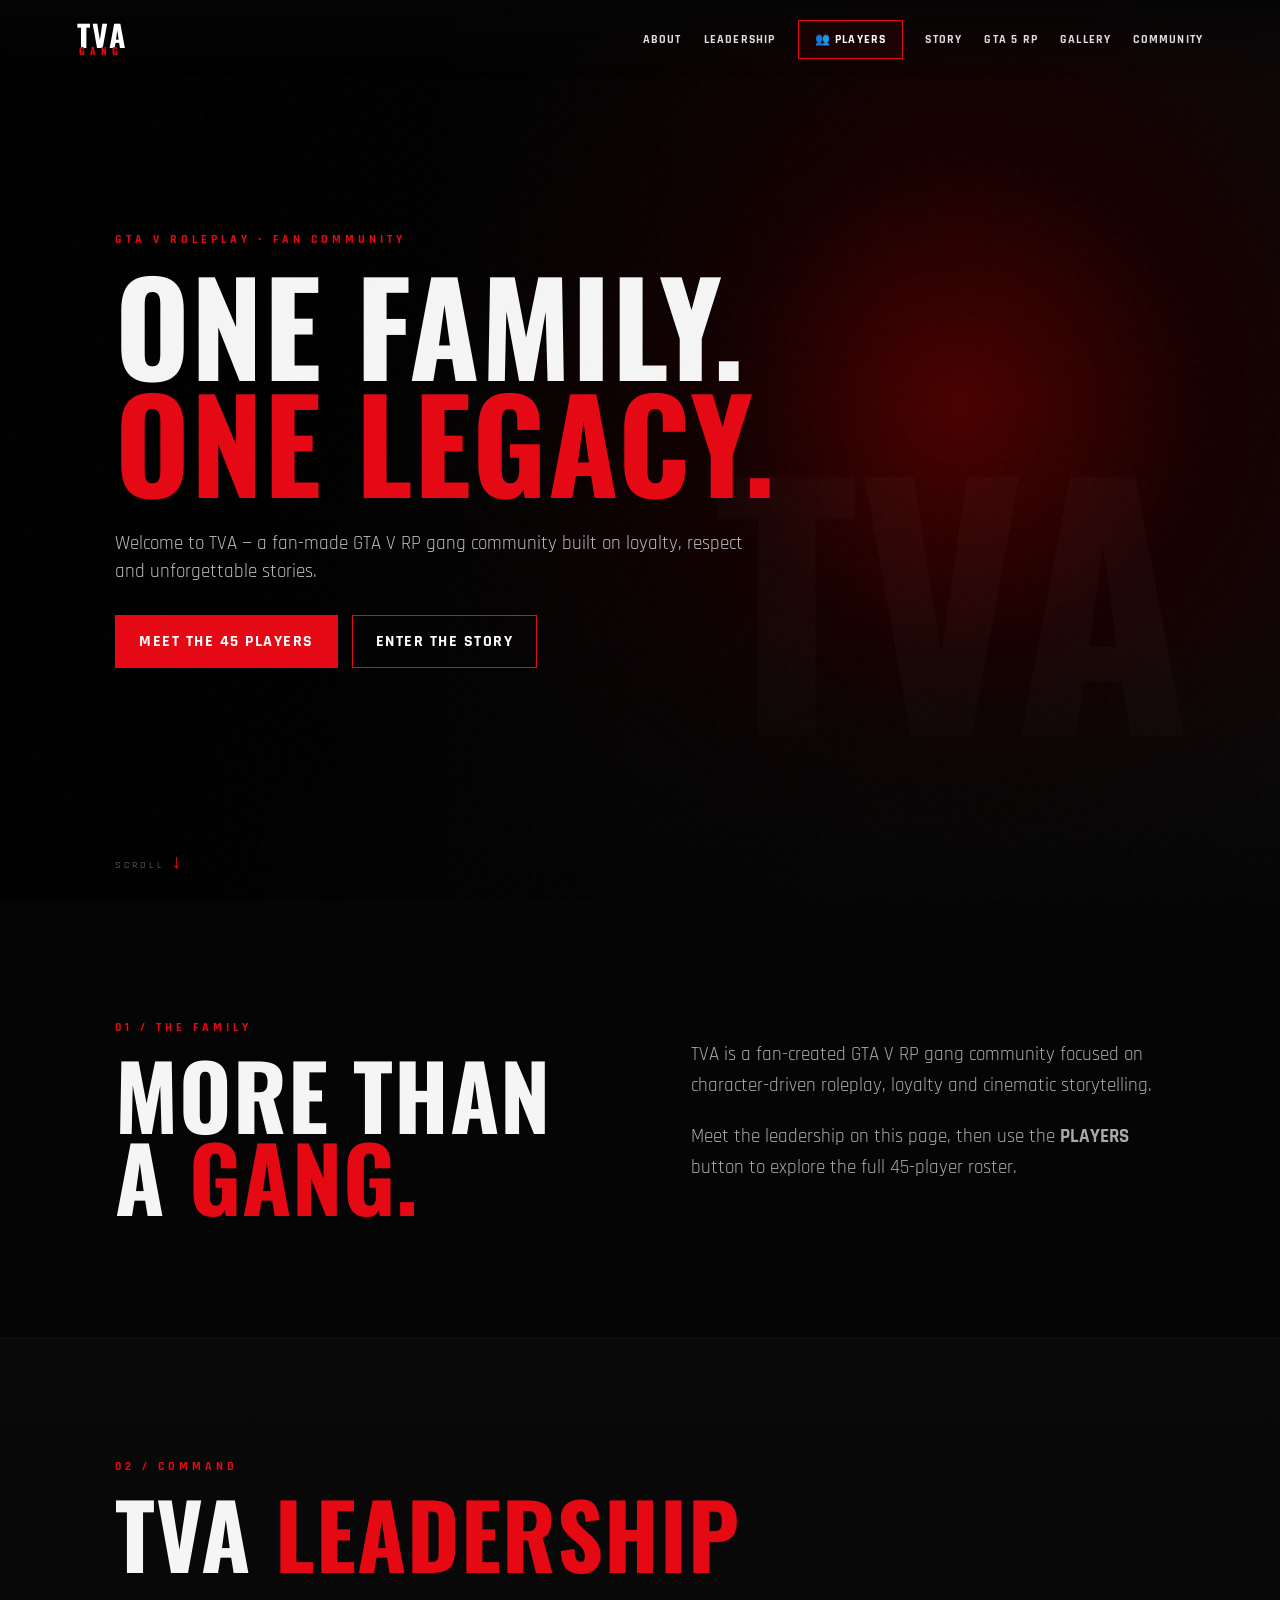
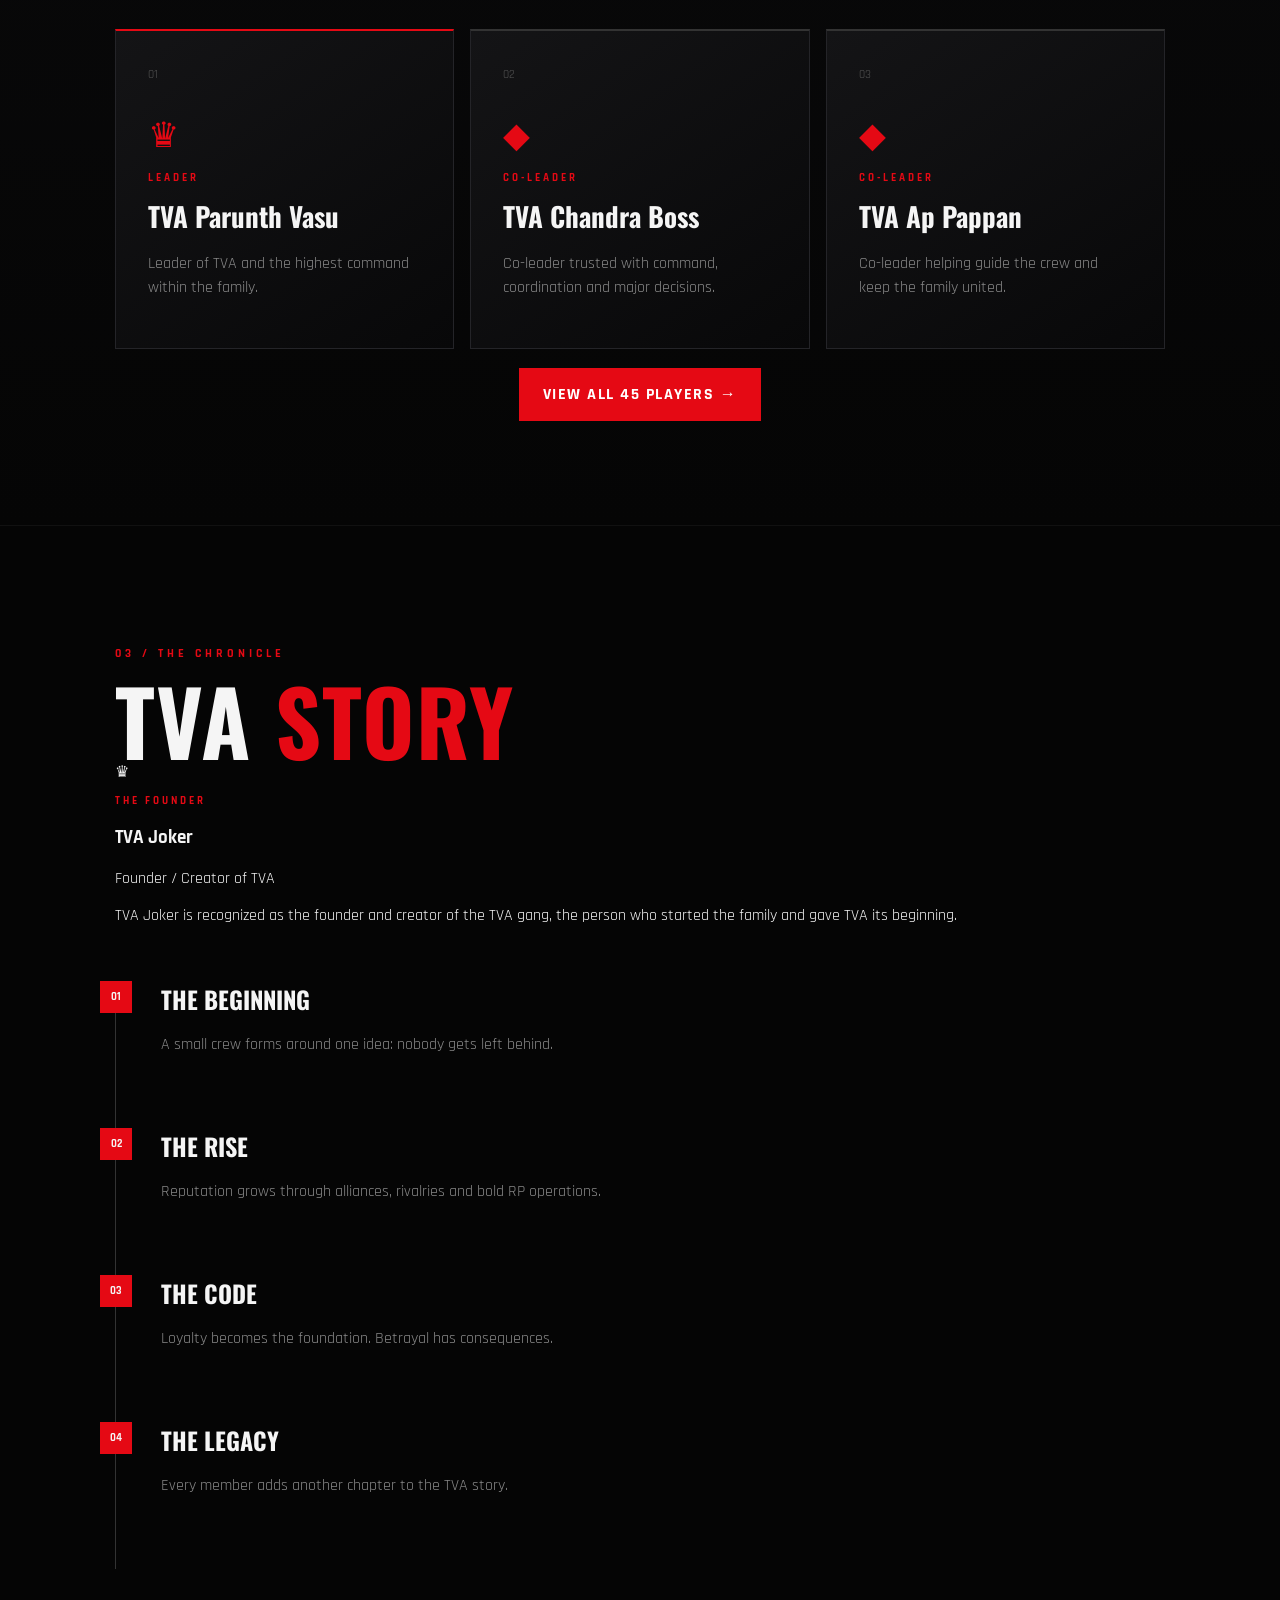
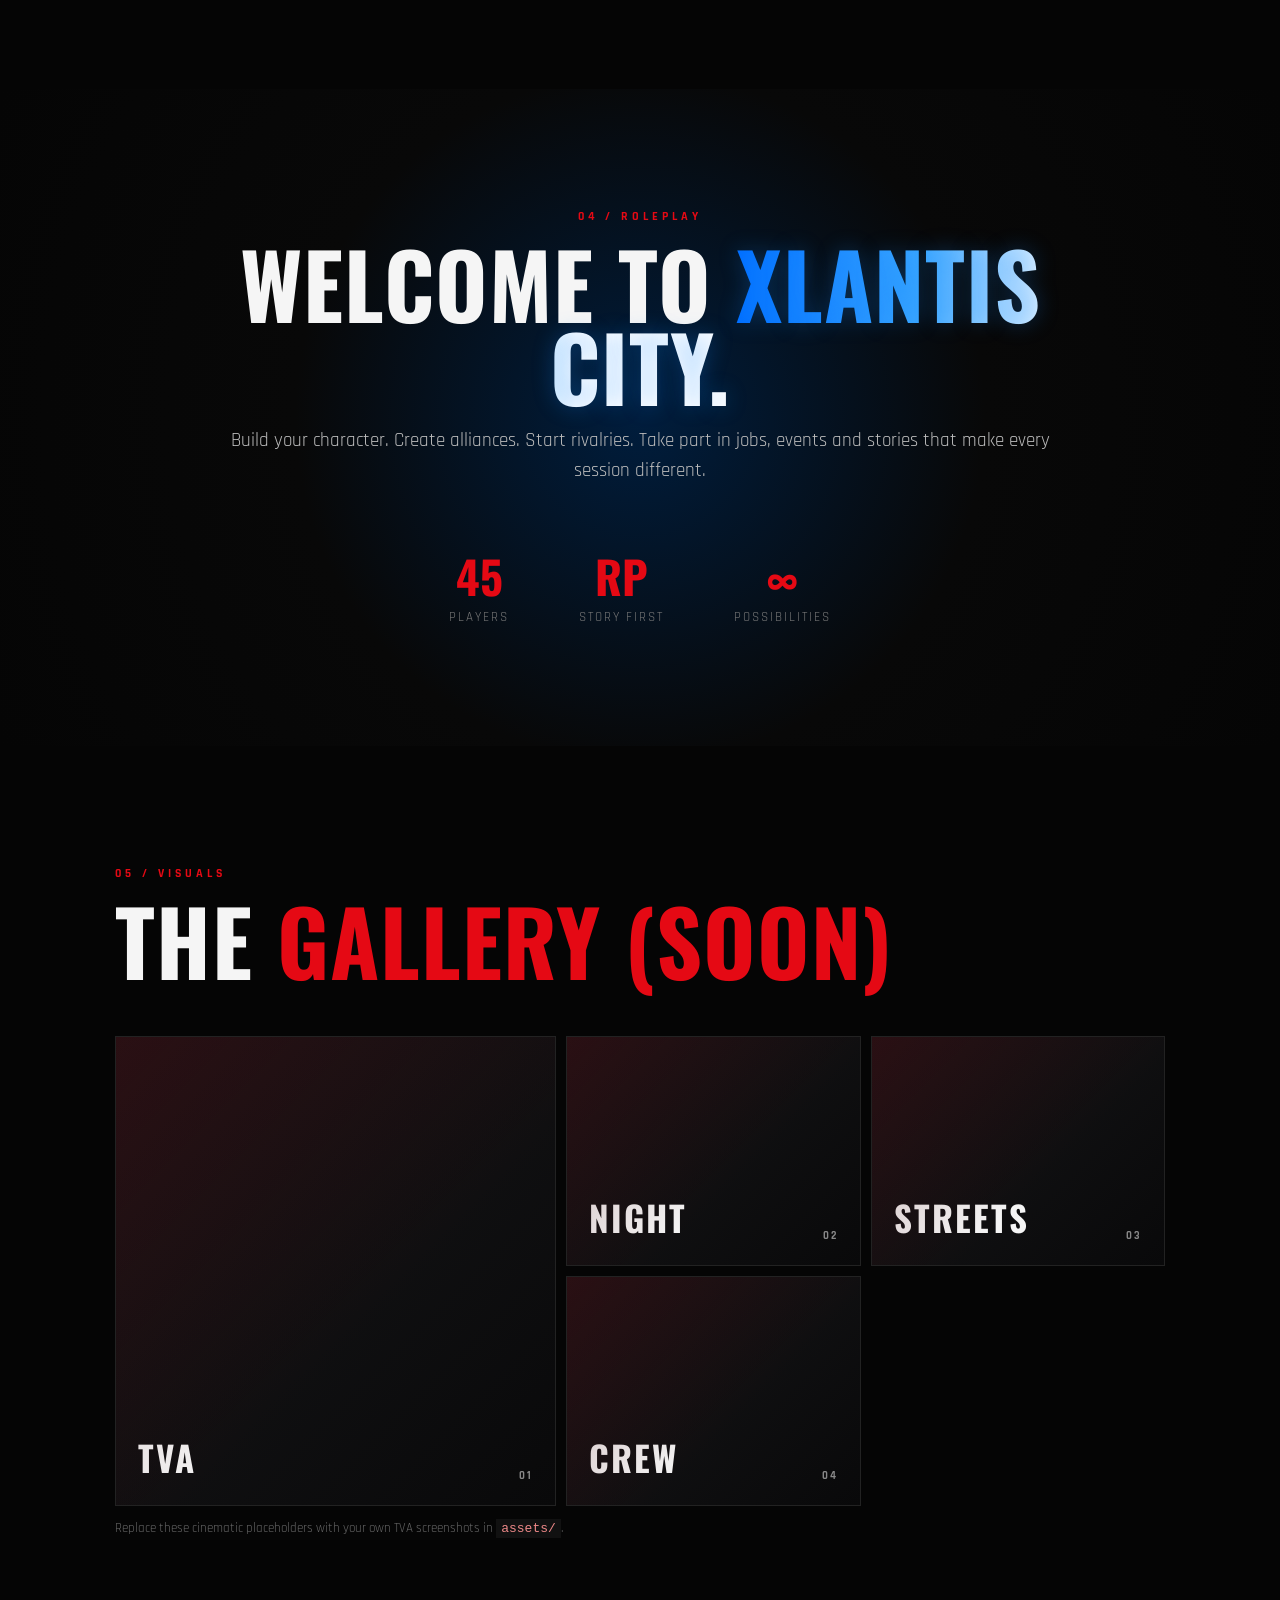
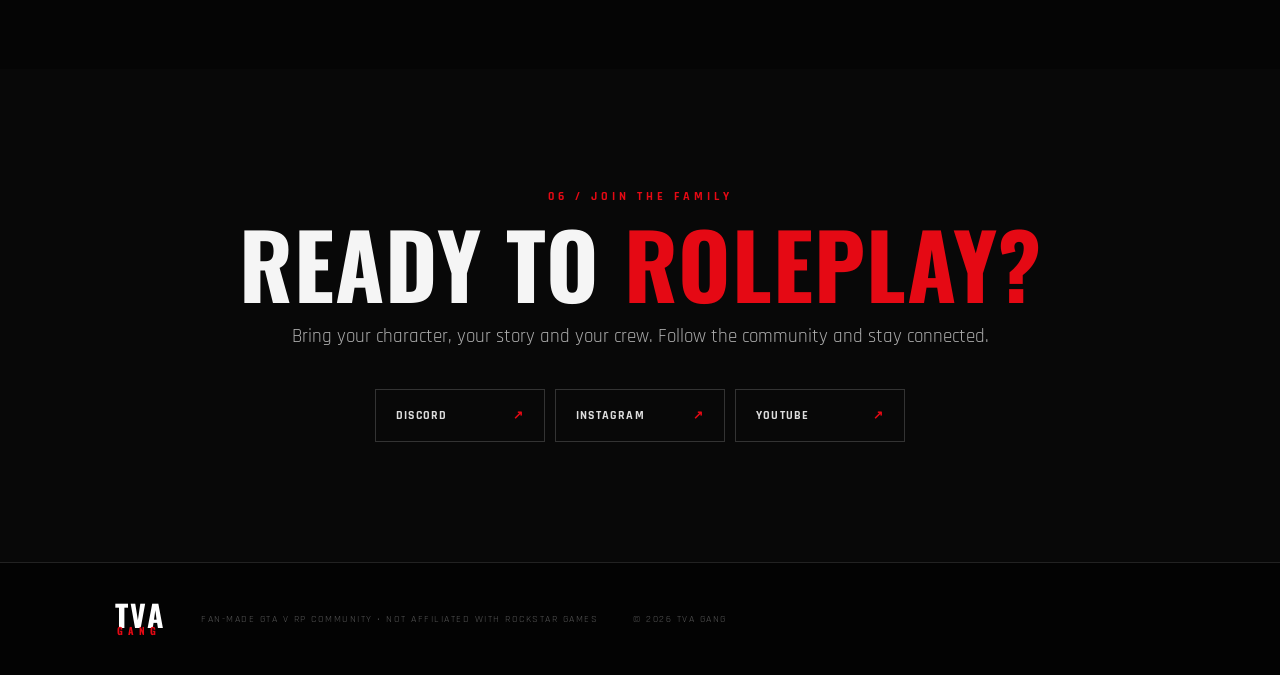
==== index.html @ 9ab7e459 "Add TVA Joker founder profile to Story section" ====
<!doctype html><html lang="en"><head><meta charset="utf-8"><meta name="viewport" content="width=device-width, initial-scale=1"><meta name="description" content="TVA Gang — fan-made GTA V RP community website."><title>TVA GANG | GTA V RP</title><link rel="preconnect" href="https://fonts.googleapis.com"><link rel="preconnect" href="https://fonts.gstatic.com" crossorigin><link href="https://fonts.googleapis.com/css2?family=Oswald:wght@400;500;600;700&family=Rajdhani:wght@400;500;600;700&display=swap" rel="stylesheet"><link rel="stylesheet" href="style.css"></head><body><div class="noise"></div><header class="nav"><a class="brand" href="index.html"><span>TVA</span><small>GANG</small></a><button class="menu" aria-label="Open menu">☰</button><nav><a href="#about">ABOUT</a><a href="#leadership">LEADERSHIP</a><a class="players-link" href="players.html">👥 PLAYERS</a><a href="#story">STORY</a><a href="#rp">GTA 5 RP</a><a href="#gallery">GALLERY</a><a href="#community">COMMUNITY</a></nav></header><main><section id="home" class="hero"><div class="hero-content reveal"><p class="eyebrow">GTA V ROLEPLAY • FAN COMMUNITY</p><h1>ONE FAMILY.<br><span>ONE LEGACY.</span></h1><p class="lead">Welcome to TVA — a fan-made GTA V RP gang community built on loyalty, respect and unforgettable stories.</p><div class="actions"><a class="btn primary" href="players.html">MEET THE 45 PLAYERS</a><a class="btn ghost" href="#story">ENTER THE STORY</a></div></div><div class="hero-mark" aria-hidden="true">TVA</div><div class="scroll">SCROLL <span>↓</span></div></section><section id="about" class="section about reveal"><div><p class="eyebrow">01 / THE FAMILY</p><h2>MORE THAN A <span>GANG.</span></h2></div><div class="copy"><p>TVA is a fan-created GTA V RP gang community focused on character-driven roleplay, loyalty and cinematic storytelling.</p><p>Meet the leadership on this page, then use the <strong>PLAYERS</strong> button to explore the full 45-player roster.</p></div></section><section id="leadership" class="section dark reveal"><p class="eyebrow">02 / COMMAND</p><h2>TVA <span>LEADERSHIP</span></h2><div class="leadership-grid"><article class="leader-card boss"><span class="rank-no">01</span><div class="leader-icon">♛</div><p class="role">LEADER</p><h3>TVA Parunth Vasu</h3><p>Leader of TVA and the highest command within the family.</p></article><article class="leader-card"><span class="rank-no">02</span><div class="leader-icon">◆</div><p class="role">CO-LEADER</p><h3>TVA Chandra Boss</h3><p>Co-leader trusted with command, coordination and major decisions.</p></article><article class="leader-card"><span class="rank-no">03</span><div class="leader-icon">◆</div><p class="role">CO-LEADER</p><h3>TVA Ap Pappan</h3><p>Co-leader helping guide the crew and keep the family united.</p></article></div><div class="center-action"><a class="btn primary" href="players.html">VIEW ALL 45 PLAYERS →</a></div></section><section id="story" class="section reveal"><p class="eyebrow">03 / THE CHRONICLE</p><h2>TVA <span>STORY</span></h2><div class="founder-card"><div class="founder-icon">♛</div><div><p class="role">THE FOUNDER</p><h3>TVA Joker</h3><p class="founder-title">Founder / Creator of TVA</p><p>TVA Joker is recognized as the founder and creator of the TVA gang, the person who started the family and gave TVA its beginning.</p></div></div><div class="timeline"><div><span>01</span><h3>THE BEGINNING</h3><p>A small crew forms around one idea: nobody gets left behind.</p></div><div><span>02</span><h3>THE RISE</h3><p>Reputation grows through alliances, rivalries and bold RP operations.</p></div><div><span>03</span><h3>THE CODE</h3><p>Loyalty becomes the foundation. Betrayal has consequences.</p></div><div><span>04</span><h3>THE LEGACY</h3><p>Every member adds another chapter to the TVA story.</p></div></div></section><section id="rp" class="section rp reveal"><div class="rp-box"><p class="eyebrow">04 / ROLEPLAY</p><h2>WELCOME TO <span class="city-gradient">XLANTIS CITY.</span></h2><p>Build your character. Create alliances. Start rivalries. Take part in jobs, events and stories that make every session different.</p><div class="stats"><div><strong>45</strong><small>PLAYERS</small></div><div><strong>RP</strong><small>STORY FIRST</small></div><div><strong>∞</strong><small>POSSIBILITIES</small></div></div></div></section><section id="gallery" class="section reveal"><p class="eyebrow">05 / VISUALS</p><h2>THE <span>GALLERY (SOON)</span></h2><div class="gallery"><div class="shot s1">TVA<span>01</span></div><div class="shot s2">NIGHT<span>02</span></div><div class="shot s3">STREETS<span>03</span></div><div class="shot s4">CREW<span>04</span></div></div><p class="hint">Replace these cinematic placeholders with your own TVA screenshots in <code>assets/</code>.</p></section><section id="community" class="section community reveal"><p class="eyebrow">06 / JOIN THE FAMILY</p><h2>READY TO <span>ROLEPLAY?</span></h2><p>Bring your character, your story and your crew. Follow the community and stay connected.</p><div class="socials"><a href="#" class="social">DISCORD <span>↗</span></a><a href="#" class="social">INSTAGRAM <span>↗</span></a><a href="#" class="social">YOUTUBE <span>↗</span></a></div></section></main><footer><div class="brand"><span>TVA</span><small>GANG</small></div><p>FAN-MADE GTA V RP COMMUNITY • NOT AFFILIATED WITH ROCKSTAR GAMES</p><p>© <span id="year"></span> TVA GANG</p></footer><script src="script.js"></script></body></html>
---- style.css ----
:root{--red:#e50914;--black:#050505;--line:#242428;--text:#f5f5f5}*{box-sizing:border-box}html{scroll-behavior:smooth}body{margin:0;background:var(--black);color:var(--text);font-family:Rajdhani,Arial,sans-serif;overflow-x:hidden}.noise{position:fixed;inset:0;pointer-events:none;z-index:20;opacity:.035;background-image:url("data:image/svg+xml,%3Csvg viewBox='0 0 180 180' xmlns='http://www.w3.org/2000/svg'%3E%3Cfilter id='n'%3E%3CfeTurbulence type='fractalNoise' baseFrequency='.9' numOctaves='4' stitchTiles='stitch'/%3E%3C/filter%3E%3Crect width='100%25' height='100%25' filter='url(%23n)' opacity='.5'/%3E%3C/svg%3E")}.nav{position:fixed;top:0;left:0;right:0;height:78px;z-index:30;display:flex;align-items:center;justify-content:space-between;padding:0 6vw;background:linear-gradient(#050505dd,transparent);backdrop-filter:blur(7px)}.brand{color:#fff;text-decoration:none;display:flex;flex-direction:column;line-height:.8;font-family:Oswald,sans-serif;font-weight:700;letter-spacing:2px}.brand span{font-size:30px}.brand small{font-size:10px;letter-spacing:5px;color:var(--red);margin-left:2px}.nav nav{display:flex;gap:22px;align-items:center}.nav nav a,.social{color:#ddd;text-decoration:none;font-weight:700;letter-spacing:1.2px;font-size:12px;transition:.25s}.nav nav a:hover{color:var(--red)}.players-link{padding:11px 16px!important;border:1px solid var(--red);background:#e5091412;color:#fff!important}.players-link:hover,.players-link.active{background:var(--red);color:#fff!important}.menu{display:none;background:none;border:0;color:#fff;font-size:26px}.hero{min-height:100vh;position:relative;display:flex;align-items:center;padding:120px 9vw;overflow:hidden;background:radial-gradient(circle at 75% 45%,#4b0000 0,#170000 23%,transparent 52%),linear-gradient(115deg,#030303 30%,#0d0d0f 100%)}.hero:after{content:"";position:absolute;inset:0;background:linear-gradient(90deg,#000 0%,transparent 70%),linear-gradient(0deg,#050505 0%,transparent 30%);pointer-events:none}.hero-content{position:relative;z-index:2;max-width:850px}.eyebrow{color:var(--red);font-size:12px;font-weight:800;letter-spacing:4px;margin:0 0 18px}.hero h1,h2,.players-hero h1{font-family:Oswald,sans-serif;margin:0;line-height:.92;letter-spacing:1px}.hero h1{font-size:clamp(65px,10vw,150px)}h2{font-size:clamp(48px,7vw,94px)}h1 span,h2 span,.players-hero h1 span{color:var(--red)}.lead{max-width:650px;color:#bbb;font-size:19px;line-height:1.45;margin:30px 0}.actions{display:flex;gap:14px;flex-wrap:wrap}.btn{padding:15px 23px;text-decoration:none;font-weight:800;letter-spacing:1.5px;border:1px solid var(--red);transition:.25s}.primary{background:var(--red);color:#fff}.primary:hover{background:#b90009;transform:translateY(-2px)}.ghost{color:#fff}.ghost:hover{background:#ffffff12}.hero-mark{position:absolute;right:7vw;bottom:8vh;font-family:Oswald;font-size:25vw;font-weight:700;color:#fff;opacity:.025}.scroll{position:absolute;bottom:25px;left:9vw;color:#777;letter-spacing:3px;font-size:10px;z-index:2}.scroll span{color:var(--red);font-size:20px}.section{padding:120px 9vw;position:relative}.about{display:grid;grid-template-columns:1fr 1fr;gap:8vw;align-items:start}.copy{color:#aaa;font-size:19px;line-height:1.65}.dark{background:linear-gradient(180deg,#09090a,#050505);border-top:1px solid #111;border-bottom:1px solid #111}.leadership-grid{display:grid;grid-template-columns:repeat(3,1fr);gap:16px;margin-top:55px}.leader-card{padding:32px;min-height:300px;background:linear-gradient(145deg,#141416,#080809);border:1px solid var(--line);border-top:2px solid #333;transition:.35s}.leader-card:hover{transform:translateY(-7px);border-color:#8d1218}.leader-card.boss{border-top-color:var(--red)}.rank-no{color:#555;font-size:12px}.leader-icon{font-size:35px;color:var(--red);margin:30px 0 12px}.role{color:var(--red);font-size:11px;font-weight:800;letter-spacing:3px}.leader-card h3{font:700 27px Oswald;margin:8px 0}.leader-card p:last-child{color:#888;line-height:1.5}.center-action{text-align:center;margin-top:35px}.member-intro{color:#888;font-size:18px;margin:20px 0 0}.member-tools{display:flex;align-items:center;gap:15px;margin:35px 0 28px}.member-tools input{flex:1;max-width:520px;background:#0e0e10;border:1px solid #333;color:#fff;padding:16px 18px;font:600 15px Rajdhani;outline:none}.member-tools input:focus{border-color:var(--red)}.member-tools span{color:#777;font-size:11px;letter-spacing:2px}.member-grid{display:grid;grid-template-columns:repeat(3,1fr);gap:14px}.member{display:flex;align-items:center;gap:16px;padding:18px;background:linear-gradient(145deg,#111113,#080809);border:1px solid #242428;transition:.3s;position:relative;overflow:hidden;min-height:96px}.member:before{content:"";position:absolute;inset:0;background:linear-gradient(110deg,#e5091410,transparent 55%);opacity:0;transition:.3s}.member:hover{border-color:#9e1118;transform:translateY(-5px);box-shadow:0 14px 35px #000}.member:hover:before{opacity:1}.member b{font-size:10px;color:var(--red);min-width:22px;position:relative}.member span{font-weight:700;letter-spacing:.5px}.players-hero{min-height:58vh;padding:170px 9vw 80px;display:flex;flex-direction:column;justify-content:center;position:relative;overflow:hidden;background:radial-gradient(circle at 75% 45%,#650008 0,#220004 24%,transparent 55%),linear-gradient(115deg,#030303 30%,#0d0d0f 100%)}.players-hero:after{content:"TVA";position:absolute;right:5vw;bottom:-70px;font:700 30vw Oswald;color:#fff;opacity:.025;pointer-events:none}.players-hero-inner{position:relative;z-index:2}.players-hero h1{font-size:clamp(70px,11vw,150px);text-shadow:0 8px 35px #000}.players-hero p:last-child{color:#aaa;font-size:20px}.roster-stats{display:flex;gap:12px;margin-top:40px}.roster-stats div{min-width:125px;padding:14px 18px;border-left:2px solid var(--red);background:#090909aa;backdrop-filter:blur(6px)}.roster-stats strong{display:block;font:700 34px Oswald}.roster-stats small{color:#777;letter-spacing:2px}.players-section{padding-top:75px}.section-heading{display:flex;align-items:end;justify-content:space-between;gap:30px}.roster-badge{border:1px solid #333;padding:10px 14px;color:#777;font-size:10px;letter-spacing:2px}.search-wrap{display:flex;align-items:center;gap:10px;flex:1;max-width:560px;background:#0e0e10;border:1px solid #333;padding-left:16px}.search-wrap span{color:var(--red);font-size:24px}.search-wrap input{width:100%;background:transparent;border:0!important;padding-left:0!important}.premium-grid .featured{grid-column:span 1;min-height:210px;border-color:#421014;background:linear-gradient(145deg,#1a0b0d,#09090a)}.premium-grid .featured.leader-player{border:1px solid #b20d15;box-shadow:inset 0 0 45px #e5091410,0 0 24px #e5091412}.premium-grid .featured.leader-player:after{content:"★ LEADERSHIP";position:absolute;right:14px;bottom:12px;color:#e50914;font:700 9px Rajdhani;letter-spacing:2px}.premium-grid .featured:nth-child(2),.premium-grid .featured:nth-child(3){border-top:3px solid #e50914;box-shadow:inset 0 0 30px #e5091408}.avatar{width:64px;height:64px;flex:0 0 64px;display:grid;place-items:center;background:linear-gradient(145deg,#360006,#0e0e10);border:1px solid #651018;color:#fff;font:700 22px Oswald;position:relative;z-index:1}.avatar:after{content:"TVA";position:absolute;right:-9px;bottom:-8px;background:var(--red);color:#fff;padding:3px 5px;font:700 7px Rajdhani;letter-spacing:1px;box-shadow:0 3px 10px #000}.featured .avatar{width:78px;height:78px;flex-basis:78px;font-size:27px;border-color:#b20d15;box-shadow:0 0 25px #e5091425}.featured .avatar:after{font-size:8px;padding:4px 6px}.member-main{position:relative;z-index:1;min-width:0;flex:1}.member-top{display:flex;justify-content:space-between;align-items:center;margin-bottom:5px}.member-top b{font-size:10px;color:#555}.status{font-size:9px!important;color:#42c86b!important;letter-spacing:1px}.member h3{margin:0;font:700 22px Oswald;white-space:nowrap;overflow:hidden;text-overflow:ellipsis}.member-role{display:block!important;margin-top:5px;color:var(--red)!important;font-size:10px!important;font-weight:800!important;letter-spacing:2px}.featured p{margin:12px 0;color:#777;font-size:13px;line-height:1.35}.member-tags{display:flex;gap:6px;margin-top:10px}.member-tags i{font-style:normal;font-size:8px;letter-spacing:1px;border:1px solid #333;padding:4px 7px;color:#777}.featured .member-tags i:first-child{border-color:#7f1118;color:#fff;background:#e5091412}.roster-note{margin:35px 0 0;color:#555;font-size:12px}.back-home{display:inline-block;margin-top:45px;color:#fff;text-decoration:none;border:1px solid #333;padding:14px 20px;font-weight:800}.back-home:hover{border-color:var(--red);color:var(--red)}.timeline{margin-top:55px;border-left:1px solid #333}.timeline>div{padding:0 0 55px 45px;position:relative}.timeline span{position:absolute;left:-16px;top:0;width:32px;height:32px;background:var(--red);display:grid;place-items:center;font-weight:800;font-size:11px}.timeline h3{font:700 24px Oswald;margin:0}.timeline p{color:#888;line-height:1.5}.rp{background:radial-gradient(circle at 50% 50%,#001d3d,#080808 48%,#050505);text-align:center}.rp-box{max-width:850px;margin:auto}.rp-box>p:not(.eyebrow){color:#bbb;font-size:19px;line-height:1.6}.city-gradient{background:linear-gradient(90deg,#006eff 0%,#3ba7ff 38%,#ffffff 68%,#ffffff 100%);-webkit-background-clip:text;background-clip:text;-webkit-text-fill-color:transparent;color:#fff;text-shadow:0 0 22px #168cff44}.stats{display:flex;justify-content:center;gap:70px;margin-top:55px}.stats div{display:flex;flex-direction:column}.stats strong{font:700 45px Oswald;color:var(--red)}.stats small{letter-spacing:2px;color:#777}.gallery{display:grid;grid-template-columns:1.2fr .8fr .8fr;grid-template-rows:230px 230px;gap:10px;margin-top:55px}.shot{position:relative;display:flex;align-items:flex-end;padding:22px;font:700 35px Oswald;letter-spacing:2px;background:linear-gradient(135deg,#171719,#09090a);border:1px solid #222;overflow:hidden}.shot:before{content:"";position:absolute;inset:0;background:linear-gradient(135deg,#50000855,transparent 60%);transition:.4s}.shot:hover:before{background:#e5091422}.shot span{font:700 11px Rajdhani;color:#888;margin-left:auto}.s1{grid-row:span 2}.hint{color:#666;font-size:13px;margin-top:14px}.community{text-align:center;background:#080808}.community>p:not(.eyebrow){color:#aaa;font-size:19px}.socials{display:flex;justify-content:center;flex-wrap:wrap;gap:10px;margin-top:40px}.social{min-width:170px;padding:18px 20px;border:1px solid #333;text-align:left}.social span{float:right;color:var(--red)}.social:hover{border-color:var(--red);background:#e5091408}.reveal{opacity:0;transform:translateY(25px);transition:opacity .7s ease,transform .7s ease}.reveal.visible{opacity:1;transform:none}footer{padding:40px 9vw;border-top:1px solid #222;display:flex;align-items:center;gap:35px;flex-wrap:wrap;background:#030303}footer p{font-size:10px;letter-spacing:1.5px;color:#555}code{color:#e88;background:#111;padding:2px 5px}@media(max-width:900px){.nav{height:65px}.menu{display:block}.nav nav{display:none;position:absolute;top:65px;left:0;right:0;background:#070707f5;padding:20px 6vw;flex-direction:column;gap:18px;border-bottom:1px solid #222}.nav nav.open{display:flex}.hero{padding:130px 7vw 90px}.hero h1{font-size:17vw}.hero-mark{right:-5vw;font-size:45vw}.section{padding:85px 7vw}.about{grid-template-columns:1fr;gap:35px}.leadership-grid,.member-grid{grid-template-columns:1fr 1fr}.gallery{grid-template-columns:1fr 1fr;grid-template-rows:180px 180px 180px}.s1{grid-row:span 2}.stats{gap:25px}.section-heading{align-items:start;flex-direction:column}.roster-badge{align-self:flex-start}.roster-stats div{min-width:100px}footer{padding:35px 7vw;display:block}footer p{margin-top:20px}}@media(max-width:520px){.leadership-grid,.member-grid{grid-template-columns:1fr}.member-tools{align-items:stretch;flex-direction:column}.member-tools input{max-width:none}.gallery{grid-template-columns:1fr;grid-template-rows:180px}.s1{grid-row:auto}.stats{justify-content:space-between}.stats strong{font-size:29px}.hero .lead{font-size:16px}.btn{width:100%;text-align:center}.players-hero{min-height:65vh;padding-top:140px}.players-hero h1{font-size:22vw}.roster-stats{gap:6px}.roster-stats div{min-width:0;flex:1;padding:12px}.roster-stats strong{font-size:27px}.premium-grid .featured{grid-column:auto}.avatar{width:54px;height:54px;flex-basis:54px}.member h3{font-size:19px}}
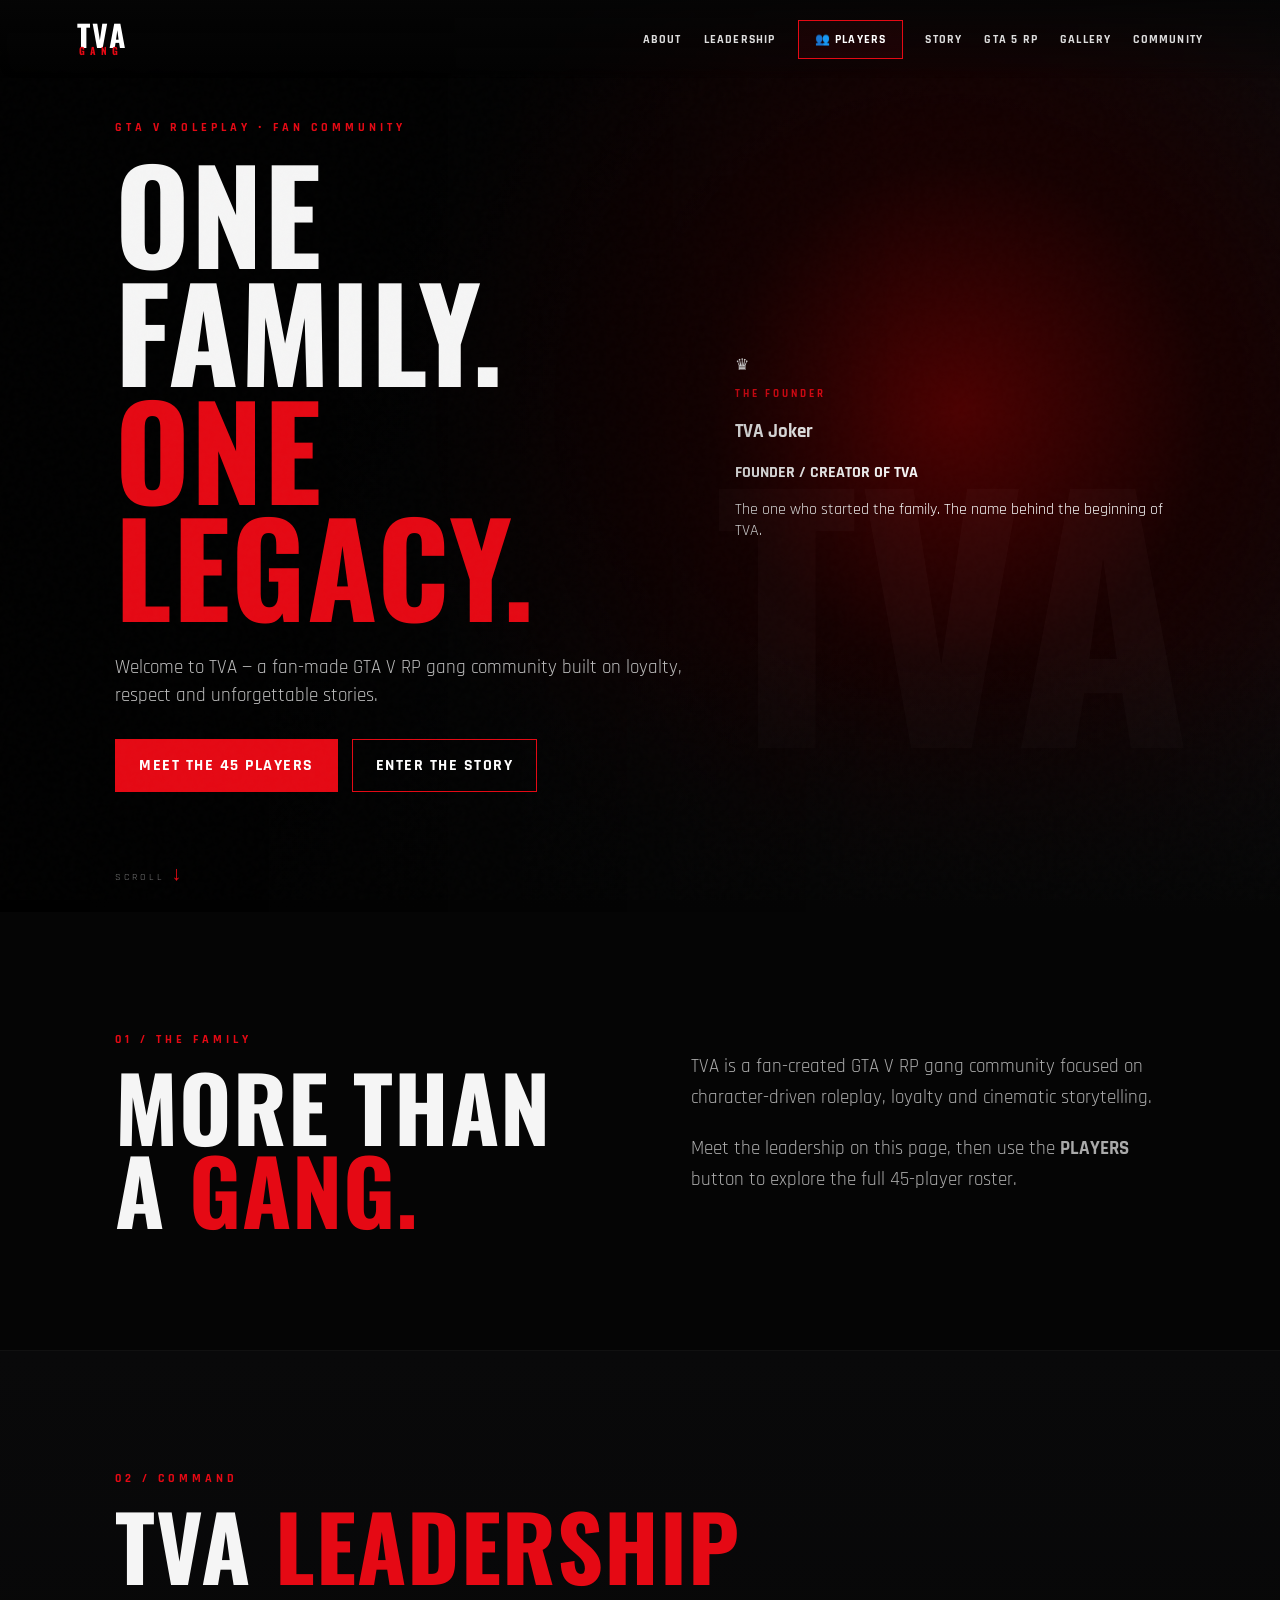
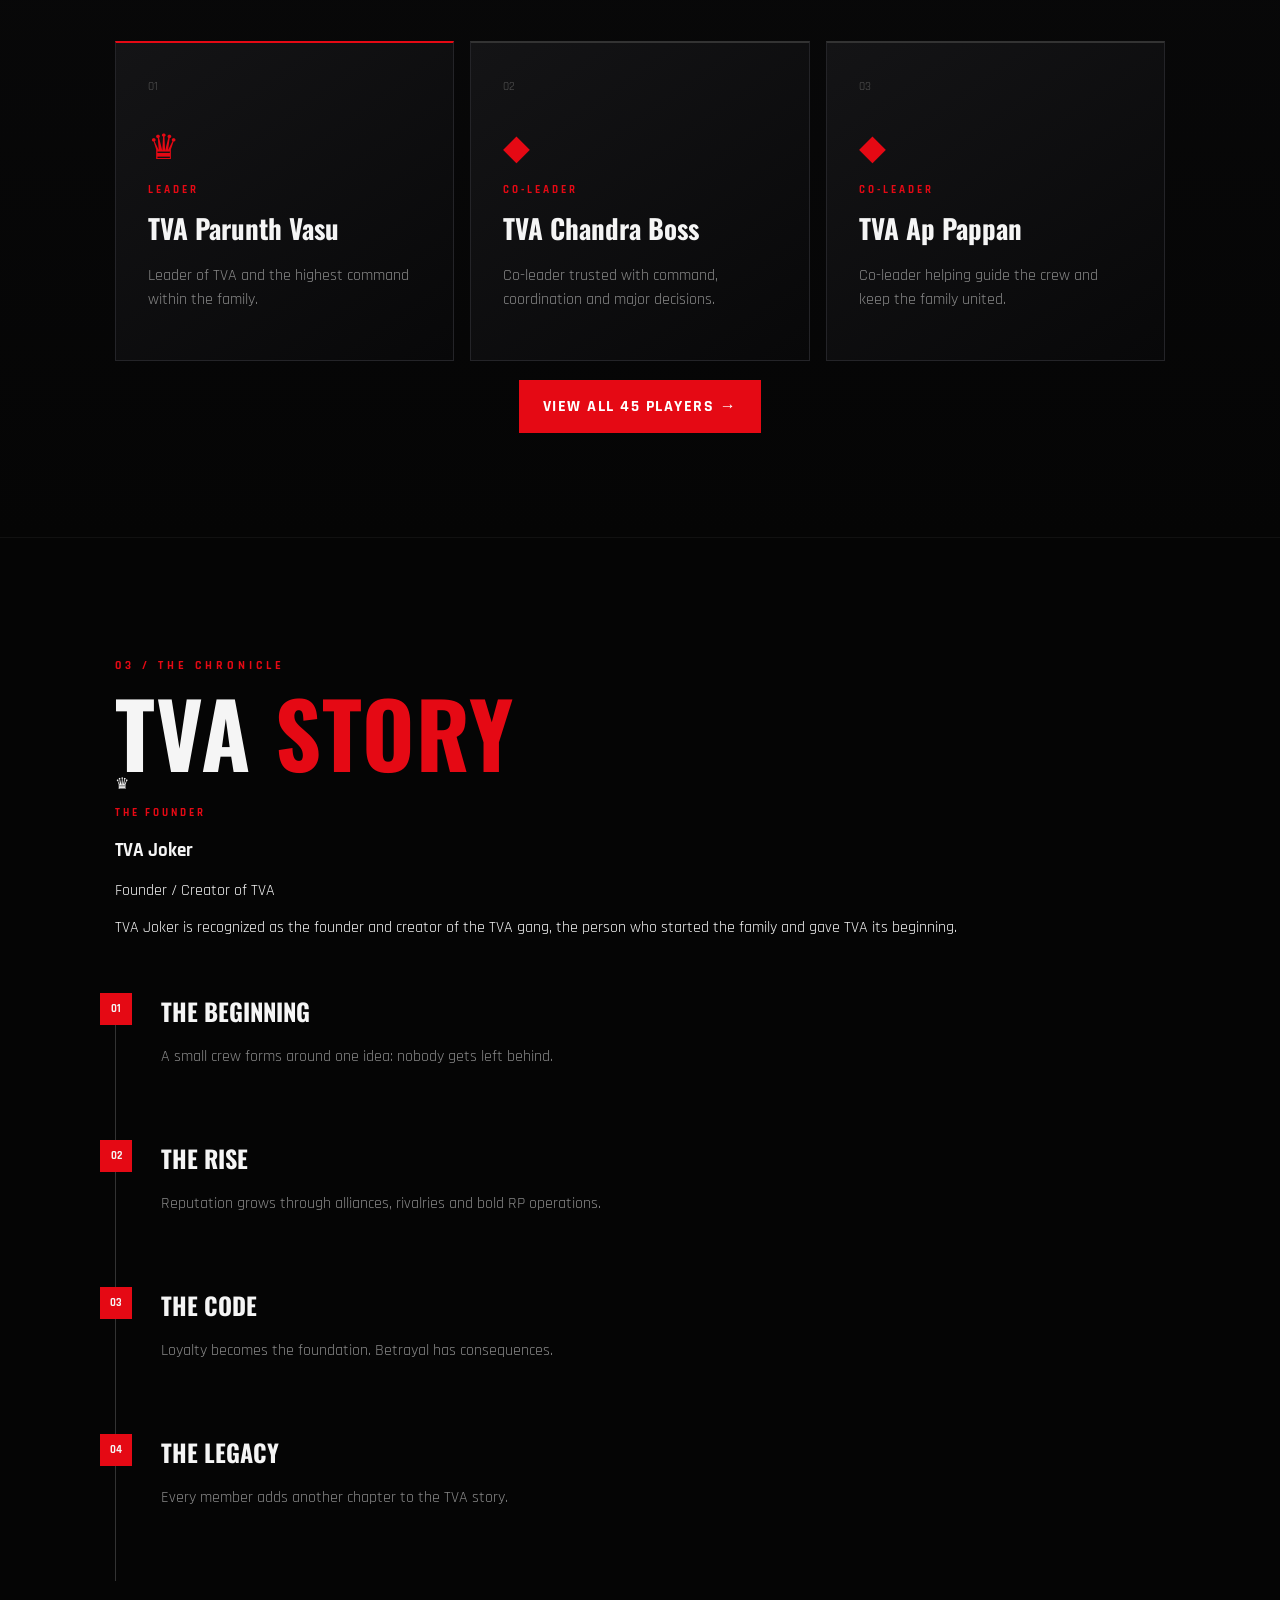
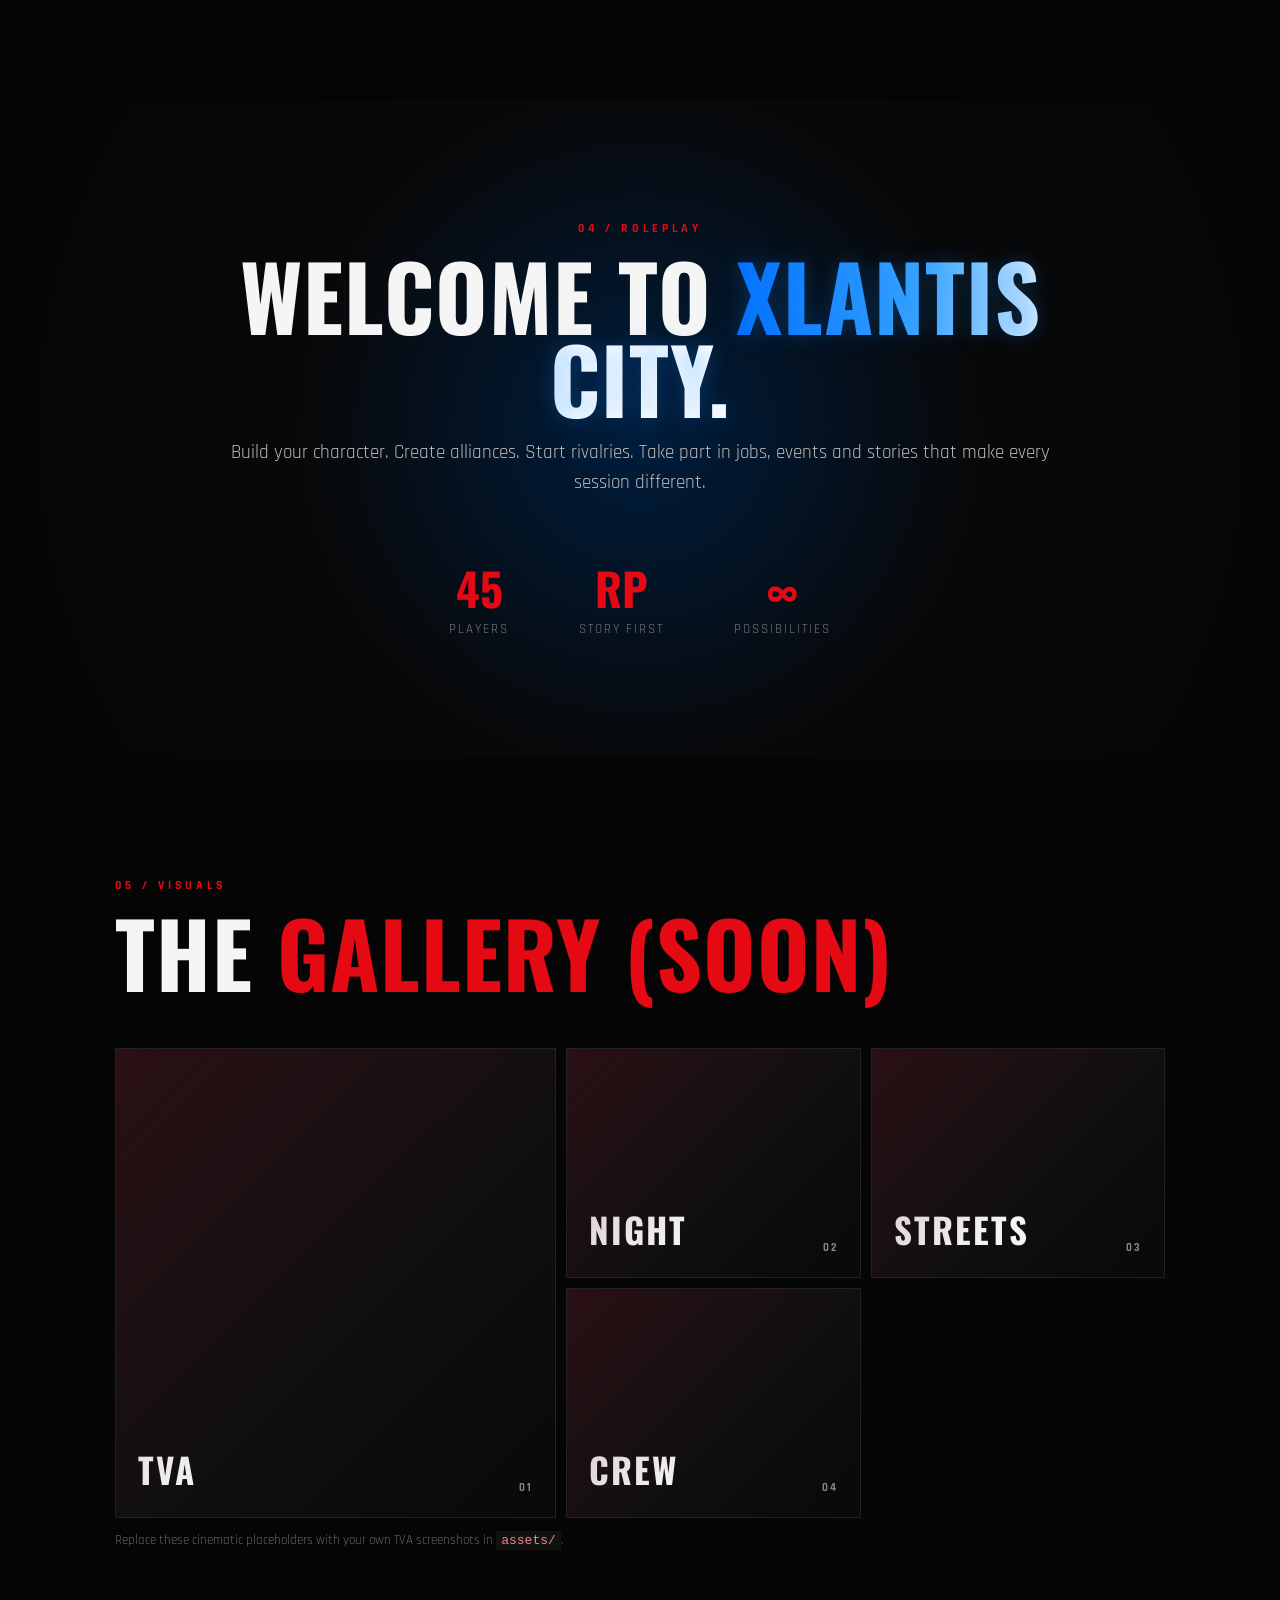
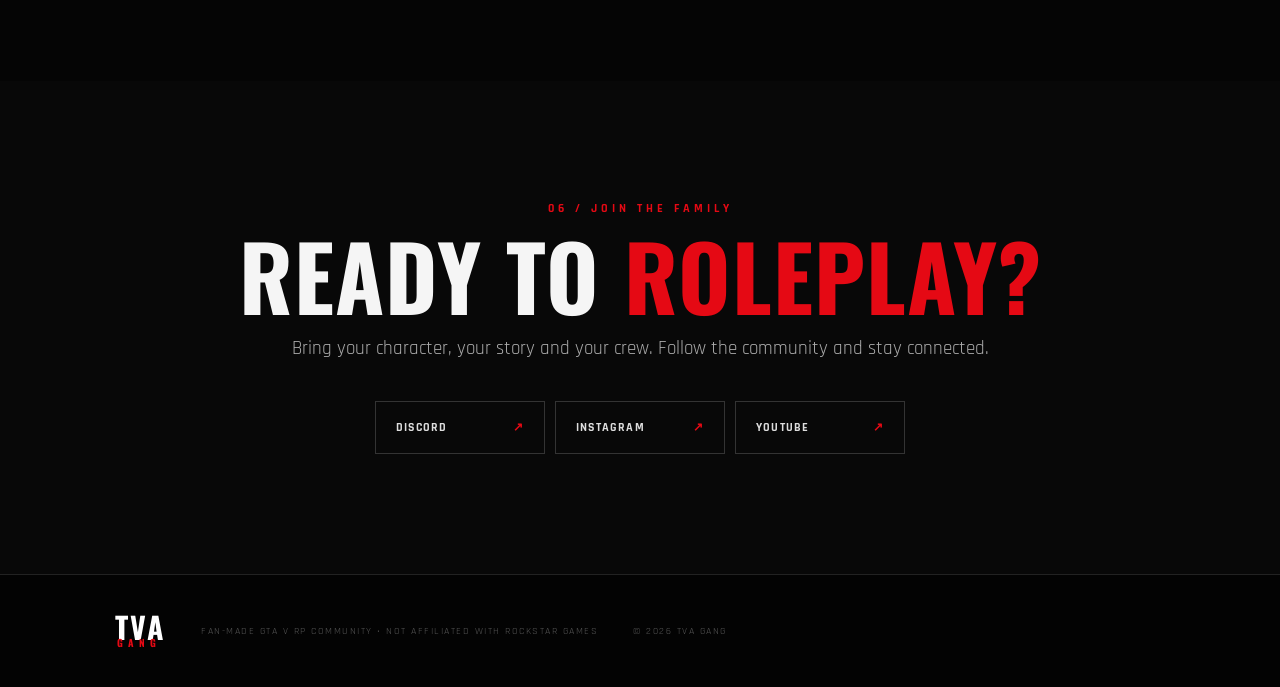
==== commit 925d8c08: "Move TVA Joker founder spotlight to top of homepage" ====
--- a/index.html
+++ b/index.html
@@ -1 +1 @@
-<!doctype html><html lang="en"><head><meta charset="utf-8"><meta name="viewport" content="width=device-width, initial-scale=1"><meta name="description" content="TVA Gang — fan-made GTA V RP community website."><title>TVA GANG | GTA V RP</title><link rel="preconnect" href="https://fonts.googleapis.com"><link rel="preconnect" href="https://fonts.gstatic.com" crossorigin><link href="https://fonts.googleapis.com/css2?family=Oswald:wght@400;500;600;700&family=Rajdhani:wght@400;500;600;700&display=swap" rel="stylesheet"><link rel="stylesheet" href="style.css"></head><body><div class="noise"></div><header class="nav"><a class="brand" href="index.html"><span>TVA</span><small>GANG</small></a><button class="menu" aria-label="Open menu">☰</button><nav><a href="#about">ABOUT</a><a href="#leadership">LEADERSHIP</a><a class="players-link" href="players.html">👥 PLAYERS</a><a href="#story">STORY</a><a href="#rp">GTA 5 RP</a><a href="#gallery">GALLERY</a><a href="#community">COMMUNITY</a></nav></header><main><section id="home" class="hero"><div class="hero-content reveal"><p class="eyebrow">GTA V ROLEPLAY • FAN COMMUNITY</p><h1>ONE FAMILY.<br><span>ONE LEGACY.</span></h1><p class="lead">Welcome to TVA — a fan-made GTA V RP gang community built on loyalty, respect and unforgettable stories.</p><div class="actions"><a class="btn primary" href="players.html">MEET THE 45 PLAYERS</a><a class="btn ghost" href="#story">ENTER THE STORY</a></div></div><div class="hero-mark" aria-hidden="true">TVA</div><div class="scroll">SCROLL <span>↓</span></div></section><section id="about" class="section about reveal"><div><p class="eyebrow">01 / THE FAMILY</p><h2>MORE THAN A <span>GANG.</span></h2></div><div class="copy"><p>TVA is a fan-created GTA V RP gang community focused on character-driven roleplay, loyalty and cinematic storytelling.</p><p>Meet the leadership on this page, then use the <strong>PLAYERS</strong> button to explore the full 45-player roster.</p></div></section><section id="leadership" class="section dark reveal"><p class="eyebrow">02 / COMMAND</p><h2>TVA <span>LEADERSHIP</span></h2><div class="leadership-grid"><article class="leader-card boss"><span class="rank-no">01</span><div class="leader-icon">♛</div><p class="role">LEADER</p><h3>TVA Parunth Vasu</h3><p>Leader of TVA and the highest command within the family.</p></article><article class="leader-card"><span class="rank-no">02</span><div class="leader-icon">◆</div><p class="role">CO-LEADER</p><h3>TVA Chandra Boss</h3><p>Co-leader trusted with command, coordination and major decisions.</p></article><article class="leader-card"><span class="rank-no">03</span><div class="leader-icon">◆</div><p class="role">CO-LEADER</p><h3>TVA Ap Pappan</h3><p>Co-leader helping guide the crew and keep the family united.</p></article></div><div class="center-action"><a class="btn primary" href="players.html">VIEW ALL 45 PLAYERS →</a></div></section><section id="story" class="section reveal"><p class="eyebrow">03 / THE CHRONICLE</p><h2>TVA <span>STORY</span></h2><div class="founder-card"><div class="founder-icon">♛</div><div><p class="role">THE FOUNDER</p><h3>TVA Joker</h3><p class="founder-title">Founder / Creator of TVA</p><p>TVA Joker is recognized as the founder and creator of the TVA gang, the person who started the family and gave TVA its beginning.</p></div></div><div class="timeline"><div><span>01</span><h3>THE BEGINNING</h3><p>A small crew forms around one idea: nobody gets left behind.</p></div><div><span>02</span><h3>THE RISE</h3><p>Reputation grows through alliances, rivalries and bold RP operations.</p></div><div><span>03</span><h3>THE CODE</h3><p>Loyalty becomes the foundation. Betrayal has consequences.</p></div><div><span>04</span><h3>THE LEGACY</h3><p>Every member adds another chapter to the TVA story.</p></div></div></section><section id="rp" class="section rp reveal"><div class="rp-box"><p class="eyebrow">04 / ROLEPLAY</p><h2>WELCOME TO <span class="city-gradient">XLANTIS CITY.</span></h2><p>Build your character. Create alliances. Start rivalries. Take part in jobs, events and stories that make every session different.</p><div class="stats"><div><strong>45</strong><small>PLAYERS</small></div><div><strong>RP</strong><small>STORY FIRST</small></div><div><strong>∞</strong><small>POSSIBILITIES</small></div></div></div></section><section id="gallery" class="section reveal"><p class="eyebrow">05 / VISUALS</p><h2>THE <span>GALLERY (SOON)</span></h2><div class="gallery"><div class="shot s1">TVA<span>01</span></div><div class="shot s2">NIGHT<span>02</span></div><div class="shot s3">STREETS<span>03</span></div><div class="shot s4">CREW<span>04</span></div></div><p class="hint">Replace these cinematic placeholders with your own TVA screenshots in <code>assets/</code>.</p></section><section id="community" class="section community reveal"><p class="eyebrow">06 / JOIN THE FAMILY</p><h2>READY TO <span>ROLEPLAY?</span></h2><p>Bring your character, your story and your crew. Follow the community and stay connected.</p><div class="socials"><a href="#" class="social">DISCORD <span>↗</span></a><a href="#" class="social">INSTAGRAM <span>↗</span></a><a href="#" class="social">YOUTUBE <span>↗</span></a></div></section></main><footer><div class="brand"><span>TVA</span><small>GANG</small></div><p>FAN-MADE GTA V RP COMMUNITY • NOT AFFILIATED WITH ROCKSTAR GAMES</p><p>© <span id="year"></span> TVA GANG</p></footer><script src="script.js"></script></body></html>+<!doctype html><html lang="en"><head><meta charset="utf-8"><meta name="viewport" content="width=device-width, initial-scale=1"><meta name="description" content="TVA Gang — fan-made GTA V RP community website."><title>TVA GANG | GTA V RP</title><link rel="preconnect" href="https://fonts.googleapis.com"><link rel="preconnect" href="https://fonts.gstatic.com" crossorigin><link href="https://fonts.googleapis.com/css2?family=Oswald:wght@400;500;600;700&family=Rajdhani:wght@400;500;600;700&display=swap" rel="stylesheet"><link rel="stylesheet" href="style.css"></head><body><div class="noise"></div><header class="nav"><a class="brand" href="index.html"><span>TVA</span><small>GANG</small></a><button class="menu" aria-label="Open menu">☰</button><nav><a href="#about">ABOUT</a><a href="#leadership">LEADERSHIP</a><a class="players-link" href="players.html">👥 PLAYERS</a><a href="#story">STORY</a><a href="#rp">GTA 5 RP</a><a href="#gallery">GALLERY</a><a href="#community">COMMUNITY</a></nav></header><main><section id="home" class="hero"><div class="hero-content reveal"><p class="eyebrow">GTA V ROLEPLAY • FAN COMMUNITY</p><h1>ONE FAMILY.<br><span>ONE LEGACY.</span></h1><p class="lead">Welcome to TVA — a fan-made GTA V RP gang community built on loyalty, respect and unforgettable stories.</p><div class="actions"><a class="btn primary" href="players.html">MEET THE 45 PLAYERS</a><a class="btn ghost" href="#story">ENTER THE STORY</a></div></div><div class="hero-founder"><span class="founder-crown">♛</span><div><p class="role">THE FOUNDER</p><h3>TVA Joker</h3><strong>FOUNDER / CREATOR OF TVA</strong><p>The one who started the family. The name behind the beginning of TVA.</p></div></div><div class="hero-mark" aria-hidden="true">TVA</div><div class="scroll">SCROLL <span>↓</span></div></section><section id="about" class="section about reveal"><div><p class="eyebrow">01 / THE FAMILY</p><h2>MORE THAN A <span>GANG.</span></h2></div><div class="copy"><p>TVA is a fan-created GTA V RP gang community focused on character-driven roleplay, loyalty and cinematic storytelling.</p><p>Meet the leadership on this page, then use the <strong>PLAYERS</strong> button to explore the full 45-player roster.</p></div></section><section id="leadership" class="section dark reveal"><p class="eyebrow">02 / COMMAND</p><h2>TVA <span>LEADERSHIP</span></h2><div class="leadership-grid"><article class="leader-card boss"><span class="rank-no">01</span><div class="leader-icon">♛</div><p class="role">LEADER</p><h3>TVA Parunth Vasu</h3><p>Leader of TVA and the highest command within the family.</p></article><article class="leader-card"><span class="rank-no">02</span><div class="leader-icon">◆</div><p class="role">CO-LEADER</p><h3>TVA Chandra Boss</h3><p>Co-leader trusted with command, coordination and major decisions.</p></article><article class="leader-card"><span class="rank-no">03</span><div class="leader-icon">◆</div><p class="role">CO-LEADER</p><h3>TVA Ap Pappan</h3><p>Co-leader helping guide the crew and keep the family united.</p></article></div><div class="center-action"><a class="btn primary" href="players.html">VIEW ALL 45 PLAYERS →</a></div></section><section id="story" class="section reveal"><p class="eyebrow">03 / THE CHRONICLE</p><h2>TVA <span>STORY</span></h2><div class="founder-card"><div class="founder-icon">♛</div><div><p class="role">THE FOUNDER</p><h3>TVA Joker</h3><p class="founder-title">Founder / Creator of TVA</p><p>TVA Joker is recognized as the founder and creator of the TVA gang, the person who started the family and gave TVA its beginning.</p></div></div><div class="timeline"><div><span>01</span><h3>THE BEGINNING</h3><p>A small crew forms around one idea: nobody gets left behind.</p></div><div><span>02</span><h3>THE RISE</h3><p>Reputation grows through alliances, rivalries and bold RP operations.</p></div><div><span>03</span><h3>THE CODE</h3><p>Loyalty becomes the foundation. Betrayal has consequences.</p></div><div><span>04</span><h3>THE LEGACY</h3><p>Every member adds another chapter to the TVA story.</p></div></div></section><section id="rp" class="section rp reveal"><div class="rp-box"><p class="eyebrow">04 / ROLEPLAY</p><h2>WELCOME TO <span class="city-gradient">XLANTIS CITY.</span></h2><p>Build your character. Create alliances. Start rivalries. Take part in jobs, events and stories that make every session different.</p><div class="stats"><div><strong>45</strong><small>PLAYERS</small></div><div><strong>RP</strong><small>STORY FIRST</small></div><div><strong>∞</strong><small>POSSIBILITIES</small></div></div></div></section><section id="gallery" class="section reveal"><p class="eyebrow">05 / VISUALS</p><h2>THE <span>GALLERY (SOON)</span></h2><div class="gallery"><div class="shot s1">TVA<span>01</span></div><div class="shot s2">NIGHT<span>02</span></div><div class="shot s3">STREETS<span>03</span></div><div class="shot s4">CREW<span>04</span></div></div><p class="hint">Replace these cinematic placeholders with your own TVA screenshots in <code>assets/</code>.</p></section><section id="community" class="section community reveal"><p class="eyebrow">06 / JOIN THE FAMILY</p><h2>READY TO <span>ROLEPLAY?</span></h2><p>Bring your character, your story and your crew. Follow the community and stay connected.</p><div class="socials"><a href="#" class="social">DISCORD <span>↗</span></a><a href="#" class="social">INSTAGRAM <span>↗</span></a><a href="#" class="social">YOUTUBE <span>↗</span></a></div></section></main><footer><div class="brand"><span>TVA</span><small>GANG</small></div><p>FAN-MADE GTA V RP COMMUNITY • NOT AFFILIATED WITH ROCKSTAR GAMES</p><p>© <span id="year"></span> TVA GANG</p></footer><script src="script.js"></script></body></html>
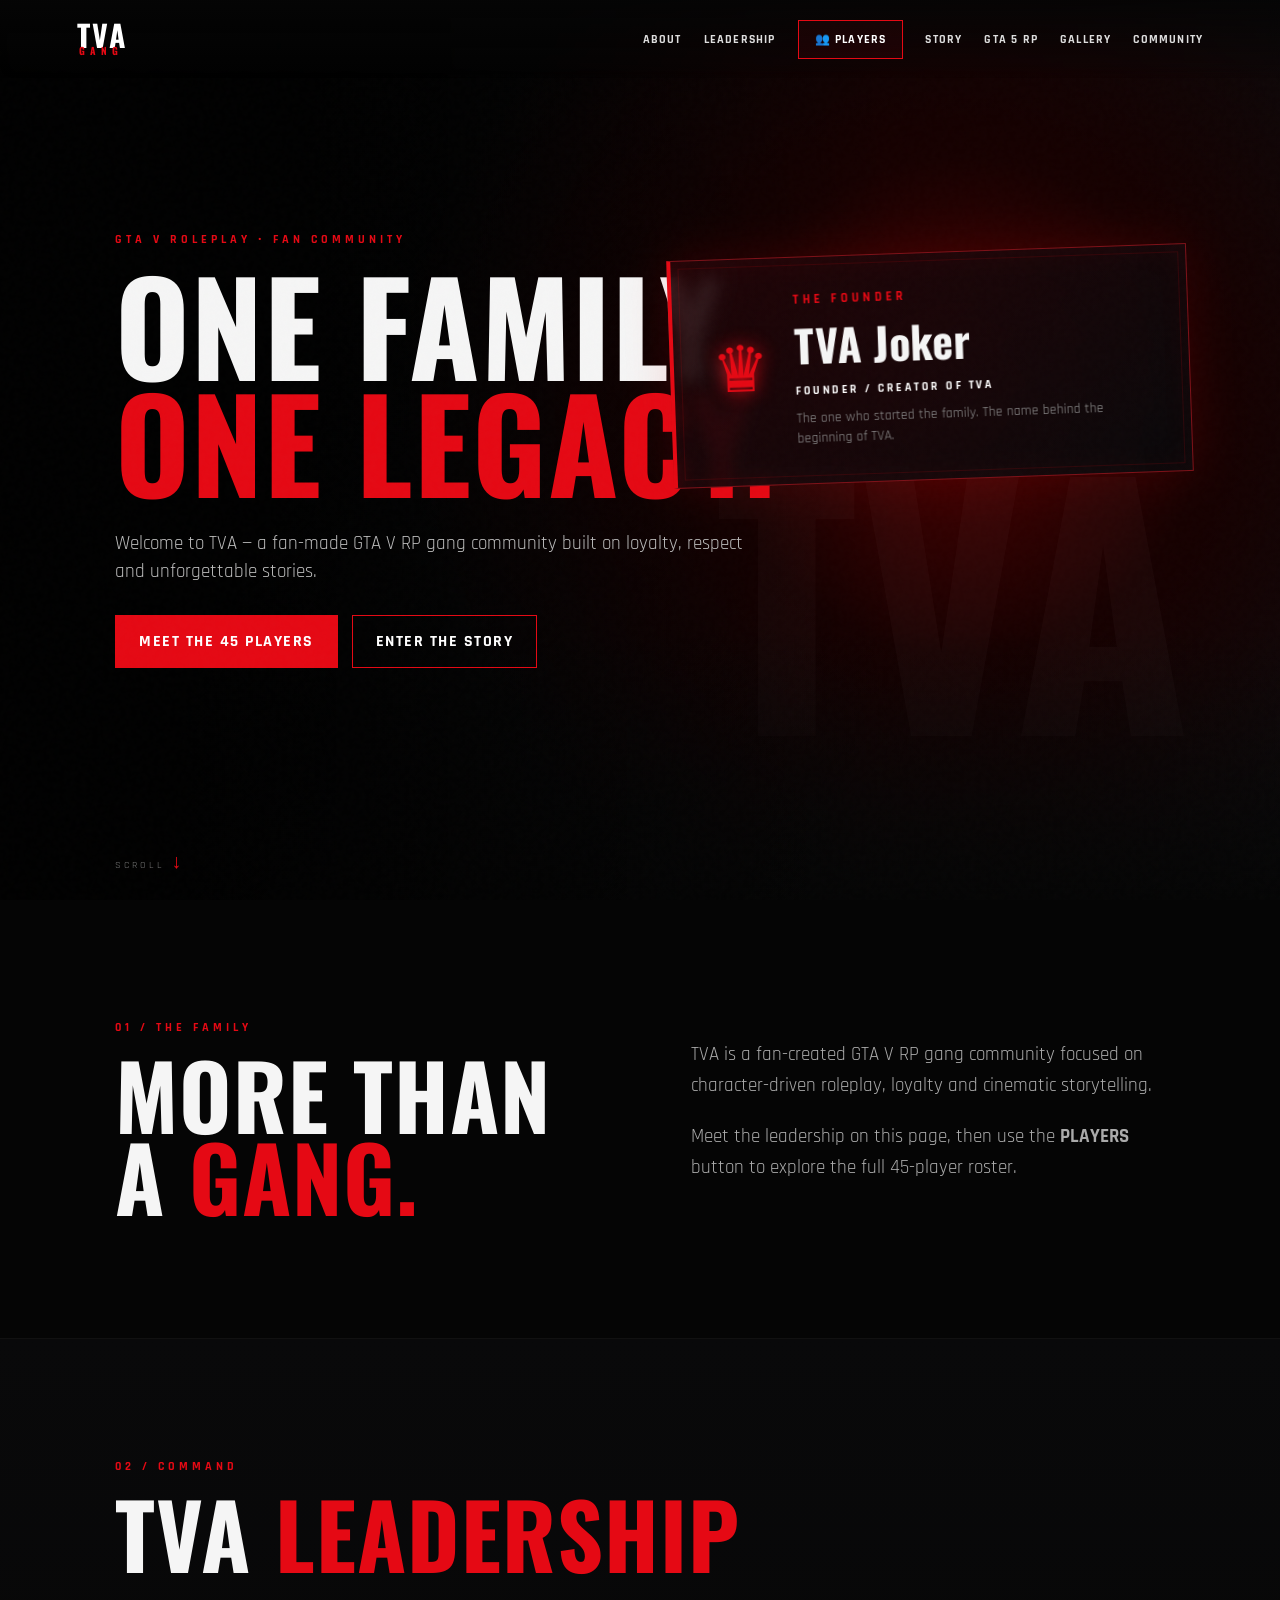
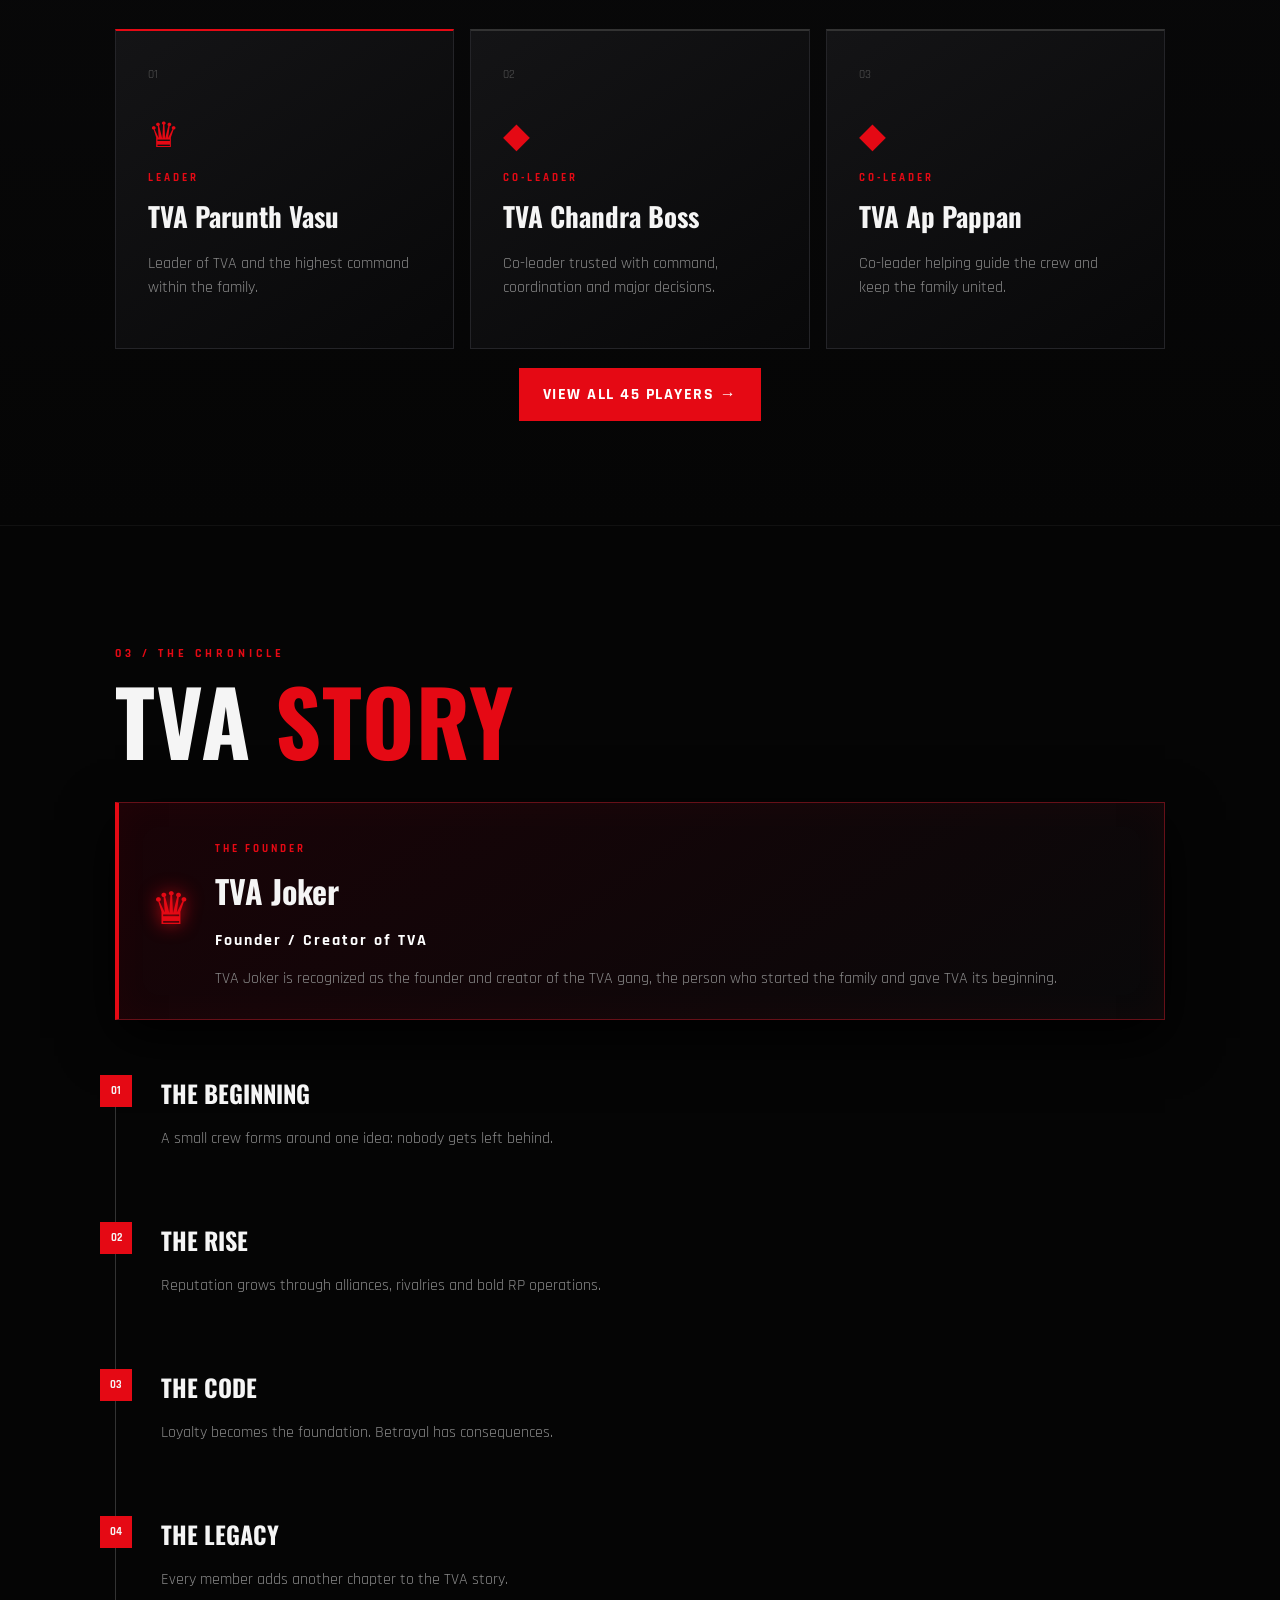
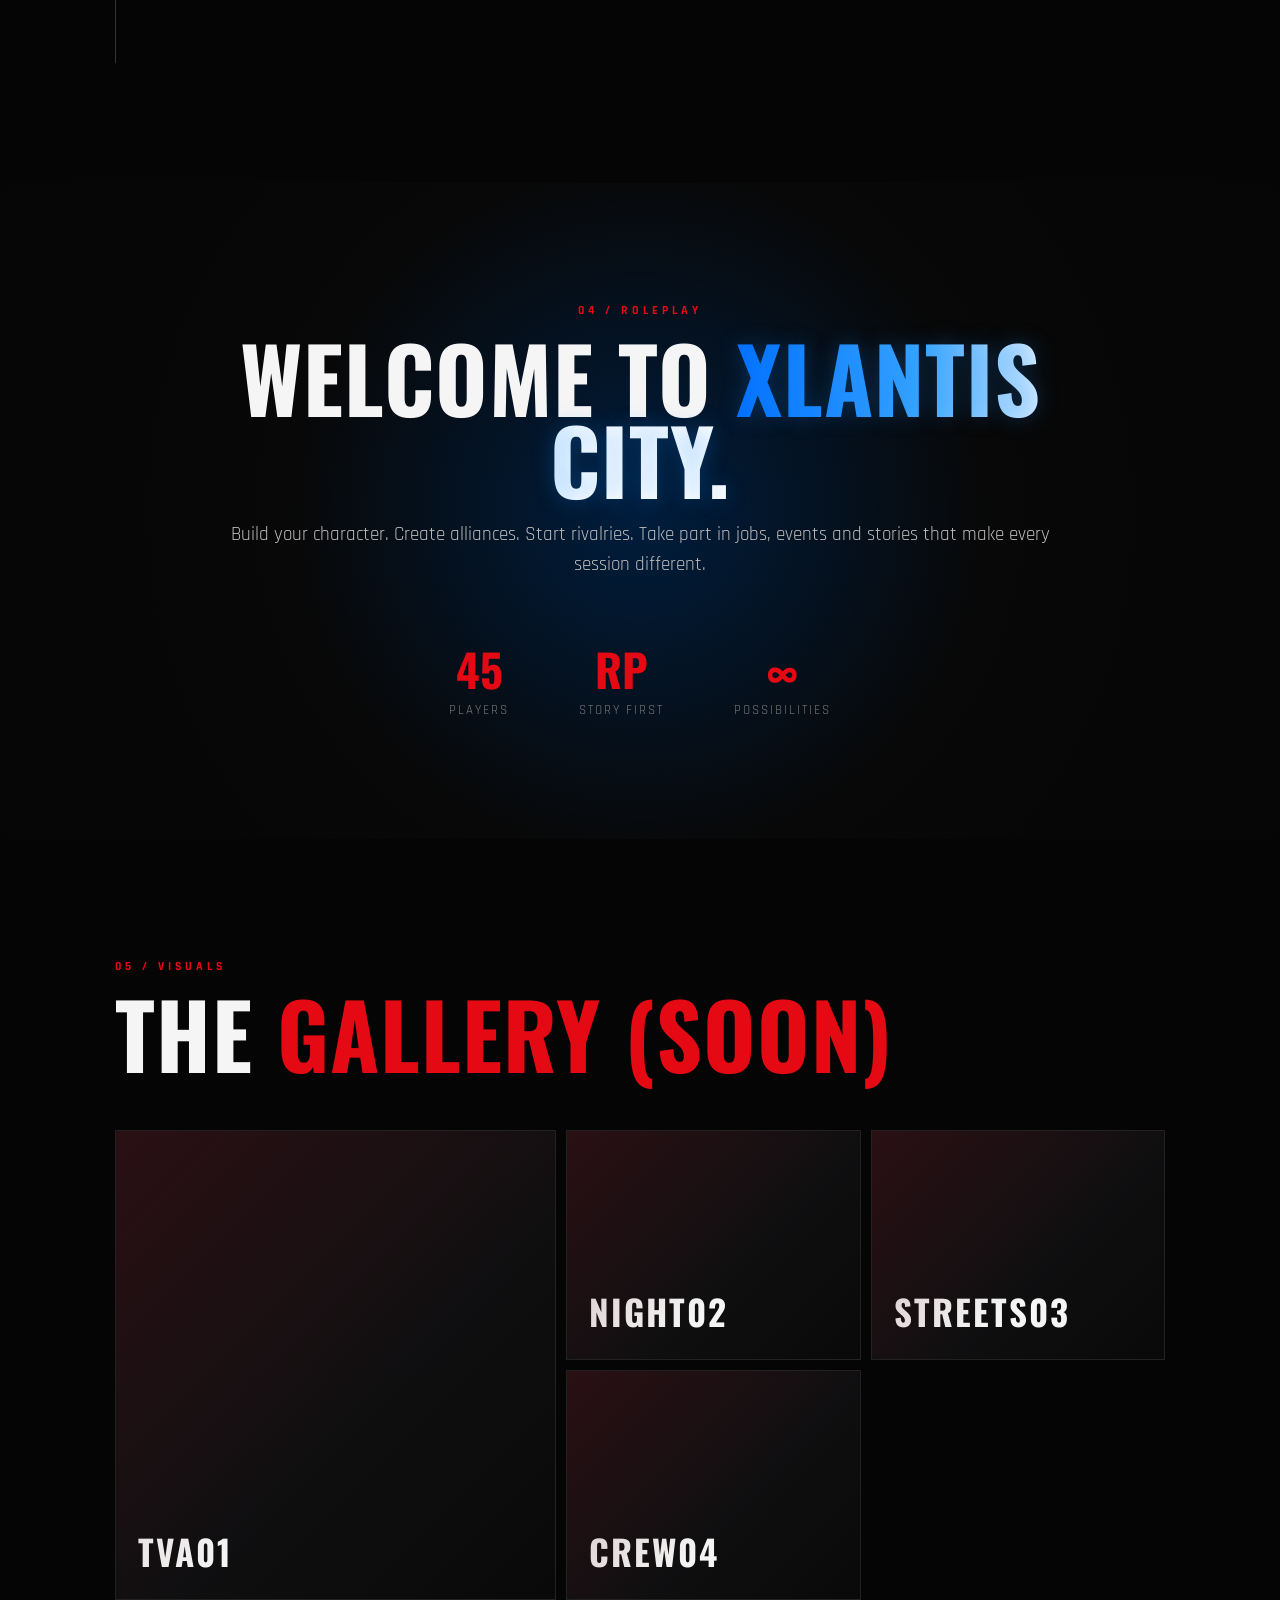
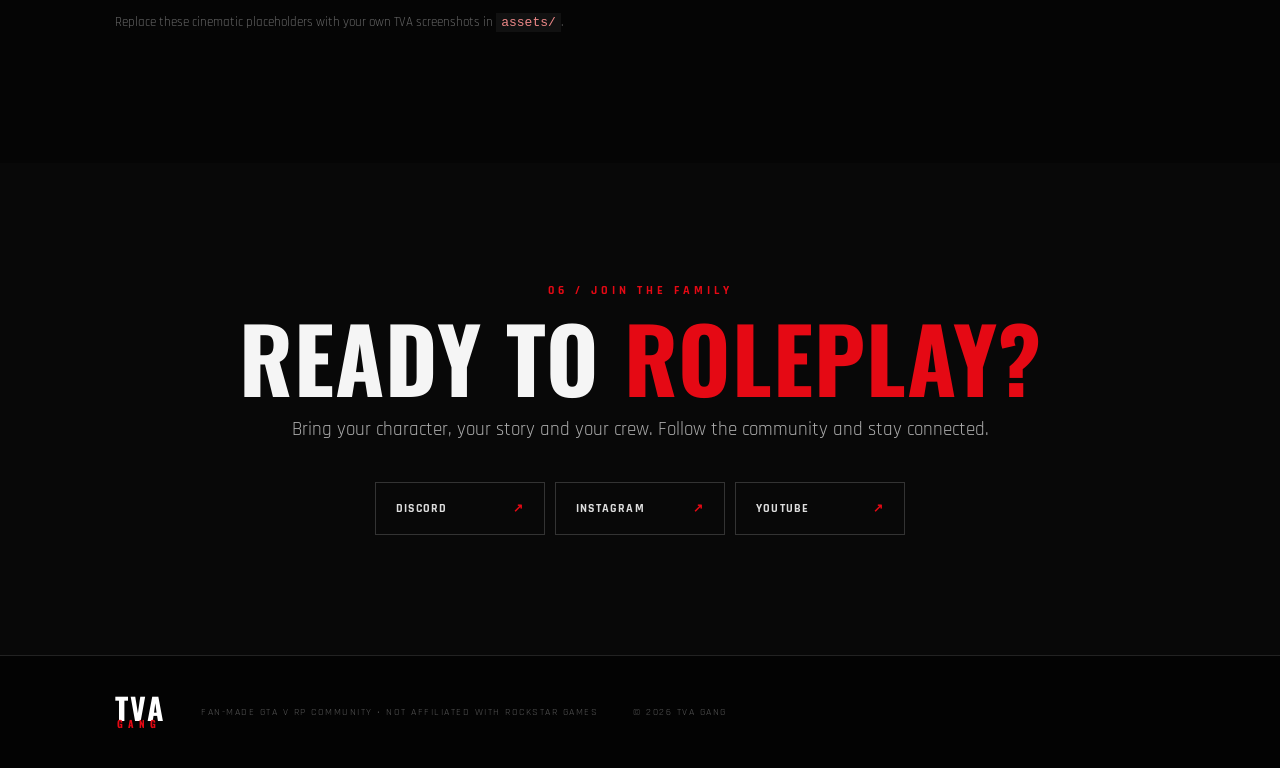
==== commit 027b33e5: "Enlarge homepage founder spotlight" ====
--- a/index.html
+++ b/index.html
@@ -1 +1 @@
-<!doctype html><html lang="en"><head><meta charset="utf-8"><meta name="viewport" content="width=device-width, initial-scale=1"><meta name="description" content="TVA Gang — fan-made GTA V RP community website."><title>TVA GANG | GTA V RP</title><link rel="preconnect" href="https://fonts.googleapis.com"><link rel="preconnect" href="https://fonts.gstatic.com" crossorigin><link href="https://fonts.googleapis.com/css2?family=Oswald:wght@400;500;600;700&family=Rajdhani:wght@400;500;600;700&display=swap" rel="stylesheet"><link rel="stylesheet" href="style.css"></head><body><div class="noise"></div><header class="nav"><a class="brand" href="index.html"><span>TVA</span><small>GANG</small></a><button class="menu" aria-label="Open menu">☰</button><nav><a href="#about">ABOUT</a><a href="#leadership">LEADERSHIP</a><a class="players-link" href="players.html">👥 PLAYERS</a><a href="#story">STORY</a><a href="#rp">GTA 5 RP</a><a href="#gallery">GALLERY</a><a href="#community">COMMUNITY</a></nav></header><main><section id="home" class="hero"><div class="hero-content reveal"><p class="eyebrow">GTA V ROLEPLAY • FAN COMMUNITY</p><h1>ONE FAMILY.<br><span>ONE LEGACY.</span></h1><p class="lead">Welcome to TVA — a fan-made GTA V RP gang community built on loyalty, respect and unforgettable stories.</p><div class="actions"><a class="btn primary" href="players.html">MEET THE 45 PLAYERS</a><a class="btn ghost" href="#story">ENTER THE STORY</a></div></div><div class="hero-founder"><span class="founder-crown">♛</span><div><p class="role">THE FOUNDER</p><h3>TVA Joker</h3><strong>FOUNDER / CREATOR OF TVA</strong><p>The one who started the family. The name behind the beginning of TVA.</p></div></div><div class="hero-mark" aria-hidden="true">TVA</div><div class="scroll">SCROLL <span>↓</span></div></section><section id="about" class="section about reveal"><div><p class="eyebrow">01 / THE FAMILY</p><h2>MORE THAN A <span>GANG.</span></h2></div><div class="copy"><p>TVA is a fan-created GTA V RP gang community focused on character-driven roleplay, loyalty and cinematic storytelling.</p><p>Meet the leadership on this page, then use the <strong>PLAYERS</strong> button to explore the full 45-player roster.</p></div></section><section id="leadership" class="section dark reveal"><p class="eyebrow">02 / COMMAND</p><h2>TVA <span>LEADERSHIP</span></h2><div class="leadership-grid"><article class="leader-card boss"><span class="rank-no">01</span><div class="leader-icon">♛</div><p class="role">LEADER</p><h3>TVA Parunth Vasu</h3><p>Leader of TVA and the highest command within the family.</p></article><article class="leader-card"><span class="rank-no">02</span><div class="leader-icon">◆</div><p class="role">CO-LEADER</p><h3>TVA Chandra Boss</h3><p>Co-leader trusted with command, coordination and major decisions.</p></article><article class="leader-card"><span class="rank-no">03</span><div class="leader-icon">◆</div><p class="role">CO-LEADER</p><h3>TVA Ap Pappan</h3><p>Co-leader helping guide the crew and keep the family united.</p></article></div><div class="center-action"><a class="btn primary" href="players.html">VIEW ALL 45 PLAYERS →</a></div></section><section id="story" class="section reveal"><p class="eyebrow">03 / THE CHRONICLE</p><h2>TVA <span>STORY</span></h2><div class="founder-card"><div class="founder-icon">♛</div><div><p class="role">THE FOUNDER</p><h3>TVA Joker</h3><p class="founder-title">Founder / Creator of TVA</p><p>TVA Joker is recognized as the founder and creator of the TVA gang, the person who started the family and gave TVA its beginning.</p></div></div><div class="timeline"><div><span>01</span><h3>THE BEGINNING</h3><p>A small crew forms around one idea: nobody gets left behind.</p></div><div><span>02</span><h3>THE RISE</h3><p>Reputation grows through alliances, rivalries and bold RP operations.</p></div><div><span>03</span><h3>THE CODE</h3><p>Loyalty becomes the foundation. Betrayal has consequences.</p></div><div><span>04</span><h3>THE LEGACY</h3><p>Every member adds another chapter to the TVA story.</p></div></div></section><section id="rp" class="section rp reveal"><div class="rp-box"><p class="eyebrow">04 / ROLEPLAY</p><h2>WELCOME TO <span class="city-gradient">XLANTIS CITY.</span></h2><p>Build your character. Create alliances. Start rivalries. Take part in jobs, events and stories that make every session different.</p><div class="stats"><div><strong>45</strong><small>PLAYERS</small></div><div><strong>RP</strong><small>STORY FIRST</small></div><div><strong>∞</strong><small>POSSIBILITIES</small></div></div></div></section><section id="gallery" class="section reveal"><p class="eyebrow">05 / VISUALS</p><h2>THE <span>GALLERY (SOON)</span></h2><div class="gallery"><div class="shot s1">TVA<span>01</span></div><div class="shot s2">NIGHT<span>02</span></div><div class="shot s3">STREETS<span>03</span></div><div class="shot s4">CREW<span>04</span></div></div><p class="hint">Replace these cinematic placeholders with your own TVA screenshots in <code>assets/</code>.</p></section><section id="community" class="section community reveal"><p class="eyebrow">06 / JOIN THE FAMILY</p><h2>READY TO <span>ROLEPLAY?</span></h2><p>Bring your character, your story and your crew. Follow the community and stay connected.</p><div class="socials"><a href="#" class="social">DISCORD <span>↗</span></a><a href="#" class="social">INSTAGRAM <span>↗</span></a><a href="#" class="social">YOUTUBE <span>↗</span></a></div></section></main><footer><div class="brand"><span>TVA</span><small>GANG</small></div><p>FAN-MADE GTA V RP COMMUNITY • NOT AFFILIATED WITH ROCKSTAR GAMES</p><p>© <span id="year"></span> TVA GANG</p></footer><script src="script.js"></script></body></html>+<!doctype html><html lang="en"><head><meta charset="utf-8"><meta name="viewport" content="width=device-width, initial-scale=1"><meta name="description" content="TVA Gang — fan-made GTA V RP community website."><title>TVA GANG | GTA V RP</title><link rel="preconnect" href="https://fonts.googleapis.com"><link rel="preconnect" href="https://fonts.gstatic.com" crossorigin><link href="https://fonts.googleapis.com/css2?family=Oswald:wght@400;500;600;700&family=Rajdhani:wght@400;500;600;700&display=swap" rel="stylesheet"><link rel="stylesheet" href="style.css"><style>.hero-founder{width:min(520px,42vw);padding:34px 38px;gap:26px}.founder-crown{font-size:64px}.hero-founder h3{font-size:44px}.hero-founder strong{font-size:12px;letter-spacing:2.5px}.hero-founder p:last-child{font-size:14px;line-height:1.45}.hero-founder .role{font-size:13px;letter-spacing:4px}</style></head><body><div class="noise"></div><header class="nav"><a class="brand" href="index.html"><span>TVA</span><small>GANG</small></a><button class="menu" aria-label="Open menu">☰</button><nav><a href="#about">ABOUT</a><a href="#leadership">LEADERSHIP</a><a class="players-link" href="players.html">👥 PLAYERS</a><a href="#story">STORY</a><a href="#rp">GTA 5 RP</a><a href="#gallery">GALLERY</a><a href="#community">COMMUNITY</a></nav></header><main><section id="home" class="hero"><div class="hero-content reveal"><p class="eyebrow">GTA V ROLEPLAY • FAN COMMUNITY</p><h1>ONE FAMILY.<br><span>ONE LEGACY.</span></h1><p class="lead">Welcome to TVA — a fan-made GTA V RP gang community built on loyalty, respect and unforgettable stories.</p><div class="actions"><a class="btn primary" href="players.html">MEET THE 45 PLAYERS</a><a class="btn ghost" href="#story">ENTER THE STORY</a></div></div><div class="hero-founder"><span class="founder-crown">♛</span><div><p class="role">THE FOUNDER</p><h3>TVA Joker</h3><strong>FOUNDER / CREATOR OF TVA</strong><p>The one who started the family. The name behind the beginning of TVA.</p></div></div><div class="hero-mark" aria-hidden="true">TVA</div><div class="scroll">SCROLL <span>↓</span></div></section><section id="about" class="section about reveal"><div><p class="eyebrow">01 / THE FAMILY</p><h2>MORE THAN A <span>GANG.</span></h2></div><div class="copy"><p>TVA is a fan-created GTA V RP gang community focused on character-driven roleplay, loyalty and cinematic storytelling.</p><p>Meet the leadership on this page, then use the <strong>PLAYERS</strong> button to explore the full 45-player roster.</p></div></section><section id="leadership" class="section dark reveal"><p class="eyebrow">02 / COMMAND</p><h2>TVA <span>LEADERSHIP</span></h2><div class="leadership-grid"><article class="leader-card boss"><span class="rank-no">01</span><div class="leader-icon">♛</div><p class="role">LEADER</p><h3>TVA Parunth Vasu</h3><p>Leader of TVA and the highest command within the family.</p></article><article class="leader-card"><span class="rank-no">02</span><div class="leader-icon">◆</div><p class="role">CO-LEADER</p><h3>TVA Chandra Boss</h3><p>Co-leader trusted with command, coordination and major decisions.</p></article><article class="leader-card"><span class="rank-no">03</span><div class="leader-icon">◆</div><p class="role">CO-LEADER</p><h3>TVA Ap Pappan</h3><p>Co-leader helping guide the crew and keep the family united.</p></article></div><div class="center-action"><a class="btn primary" href="players.html">VIEW ALL 45 PLAYERS →</a></div></section><section id="story" class="section reveal"><p class="eyebrow">03 / THE CHRONICLE</p><h2>TVA <span>STORY</span></h2><div class="founder-card"><div class="founder-icon">♛</div><div><p class="role">THE FOUNDER</p><h3>TVA Joker</h3><p class="founder-title">Founder / Creator of TVA</p><p>TVA Joker is recognized as the founder and creator of the TVA gang, the person who started the family and gave TVA its beginning.</p></div></div><div class="timeline"><div><span>01</span><h3>THE BEGINNING</h3><p>A small crew forms around one idea: nobody gets left behind.</p></div><div><span>02</span><h3>THE RISE</h3><p>Reputation grows through alliances, rivalries and bold RP operations.</p></div><div><span>03</span><h3>THE CODE</h3><p>Loyalty becomes the foundation. Betrayal has consequences.</p></div><div><span>04</span><h3>THE LEGACY</h3><p>Every member adds another chapter to the TVA story.</p></div></div></section><section id="rp" class="section rp reveal"><div class="rp-box"><p class="eyebrow">04 / ROLEPLAY</p><h2>WELCOME TO <span class="city-gradient">XLANTIS CITY.</span></h2><p>Build your character. Create alliances. Start rivalries. Take part in jobs, events and stories that make every session different.</p><div class="stats"><div><strong>45</strong><small>PLAYERS</small></div><div><strong>RP</strong><small>STORY FIRST</small></div><div><strong>∞</strong><small>POSSIBILITIES</small></div></div></div></section><section id="gallery" class="section reveal"><p class="eyebrow">05 / VISUALS</p><h2>THE <span>GALLERY (SOON)</span></h2><div class="gallery"><div class="shot s1">TVA<span>01</span></div><div class="shot s2">NIGHT<span>02</span></div><div class="shot s3">STREETS<span>03</span></div><div class="shot s4">CREW<span>04</span></div></div><p class="hint">Replace these cinematic placeholders with your own TVA screenshots in <code>assets/</code>.</p></section><section id="community" class="section community reveal"><p class="eyebrow">06 / JOIN THE FAMILY</p><h2>READY TO <span>ROLEPLAY?</span></h2><p>Bring your character, your story and your crew. Follow the community and stay connected.</p><div class="socials"><a href="#" class="social">DISCORD <span>↗</span></a><a href="#" class="social">INSTAGRAM <span>↗</span></a><a href="#" class="social">YOUTUBE <span>↗</span></a></div></section></main><footer><div class="brand"><span>TVA</span><small>GANG</small></div><p>FAN-MADE GTA V RP COMMUNITY • NOT AFFILIATED WITH ROCKSTAR GAMES</p><p>© <span id="year"></span> TVA GANG</p></footer><script src="script.js"></script></body></html>
--- a/style.css
+++ b/style.css
@@ -1 +1 @@
-:root{--red:#e50914;--black:#050505;--line:#242428;--text:#f5f5f5}*{box-sizing:border-box}html{scroll-behavior:smooth}body{margin:0;background:var(--black);color:var(--text);font-family:Rajdhani,Arial,sans-serif;overflow-x:hidden}.noise{position:fixed;inset:0;pointer-events:none;z-index:20;opacity:.035;background-image:url("data:image/svg+xml,%3Csvg viewBox='0 0 180 180' xmlns='http://www.w3.org/2000/svg'%3E%3Cfilter id='n'%3E%3CfeTurbulence type='fractalNoise' baseFrequency='.9' numOctaves='4' stitchTiles='stitch'/%3E%3C/filter%3E%3Crect width='100%25' height='100%25' filter='url(%23n)' opacity='.5'/%3E%3C/svg%3E")}.nav{position:fixed;top:0;left:0;right:0;height:78px;z-index:30;display:flex;align-items:center;justify-content:space-between;padding:0 6vw;background:linear-gradient(#050505dd,transparent);backdrop-filter:blur(7px)}.brand{color:#fff;text-decoration:none;display:flex;flex-direction:column;line-height:.8;font-family:Oswald,sans-serif;font-weight:700;letter-spacing:2px}.brand span{font-size:30px}.brand small{font-size:10px;letter-spacing:5px;color:var(--red);margin-left:2px}.nav nav{display:flex;gap:22px;align-items:center}.nav nav a,.social{color:#ddd;text-decoration:none;font-weight:700;letter-spacing:1.2px;font-size:12px;transition:.25s}.nav nav a:hover{color:var(--red)}.players-link{padding:11px 16px!important;border:1px solid var(--red);background:#e5091412;color:#fff!important}.players-link:hover,.players-link.active{background:var(--red);color:#fff!important}.menu{display:none;background:none;border:0;color:#fff;font-size:26px}.hero{min-height:100vh;position:relative;display:flex;align-items:center;padding:120px 9vw;overflow:hidden;background:radial-gradient(circle at 75% 45%,#4b0000 0,#170000 23%,transparent 52%),linear-gradient(115deg,#030303 30%,#0d0d0f 100%)}.hero:after{content:"";position:absolute;inset:0;background:linear-gradient(90deg,#000 0%,transparent 70%),linear-gradient(0deg,#050505 0%,transparent 30%);pointer-events:none}.hero-content{position:relative;z-index:2;max-width:850px}.eyebrow{color:var(--red);font-size:12px;font-weight:800;letter-spacing:4px;margin:0 0 18px}.hero h1,h2,.players-hero h1{font-family:Oswald,sans-serif;margin:0;line-height:.92;letter-spacing:1px}.hero h1{font-size:clamp(65px,10vw,150px)}h2{font-size:clamp(48px,7vw,94px)}h1 span,h2 span,.players-hero h1 span{color:var(--red)}.lead{max-width:650px;color:#bbb;font-size:19px;line-height:1.45;margin:30px 0}.actions{display:flex;gap:14px;flex-wrap:wrap}.btn{padding:15px 23px;text-decoration:none;font-weight:800;letter-spacing:1.5px;border:1px solid var(--red);transition:.25s}.primary{background:var(--red);color:#fff}.primary:hover{background:#b90009;transform:translateY(-2px)}.ghost{color:#fff}.ghost:hover{background:#ffffff12}.hero-mark{position:absolute;right:7vw;bottom:8vh;font-family:Oswald;font-size:25vw;font-weight:700;color:#fff;opacity:.025}.scroll{position:absolute;bottom:25px;left:9vw;color:#777;letter-spacing:3px;font-size:10px;z-index:2}.scroll span{color:var(--red);font-size:20px}.section{padding:120px 9vw;position:relative}.about{display:grid;grid-template-columns:1fr 1fr;gap:8vw;align-items:start}.copy{color:#aaa;font-size:19px;line-height:1.65}.dark{background:linear-gradient(180deg,#09090a,#050505);border-top:1px solid #111;border-bottom:1px solid #111}.leadership-grid{display:grid;grid-template-columns:repeat(3,1fr);gap:16px;margin-top:55px}.leader-card{padding:32px;min-height:300px;background:linear-gradient(145deg,#141416,#080809);border:1px solid var(--line);border-top:2px solid #333;transition:.35s}.leader-card:hover{transform:translateY(-7px);border-color:#8d1218}.leader-card.boss{border-top-color:var(--red)}.rank-no{color:#555;font-size:12px}.leader-icon{font-size:35px;color:var(--red);margin:30px 0 12px}.role{color:var(--red);font-size:11px;font-weight:800;letter-spacing:3px}.leader-card h3{font:700 27px Oswald;margin:8px 0}.leader-card p:last-child{color:#888;line-height:1.5}.center-action{text-align:center;margin-top:35px}.member-intro{color:#888;font-size:18px;margin:20px 0 0}.member-tools{display:flex;align-items:center;gap:15px;margin:35px 0 28px}.member-tools input{flex:1;max-width:520px;background:#0e0e10;border:1px solid #333;color:#fff;padding:16px 18px;font:600 15px Rajdhani;outline:none}.member-tools input:focus{border-color:var(--red)}.member-tools span{color:#777;font-size:11px;letter-spacing:2px}.member-grid{display:grid;grid-template-columns:repeat(3,1fr);gap:14px}.member{display:flex;align-items:center;gap:16px;padding:18px;background:linear-gradient(145deg,#111113,#080809);border:1px solid #242428;transition:.3s;position:relative;overflow:hidden;min-height:96px}.member:before{content:"";position:absolute;inset:0;background:linear-gradient(110deg,#e5091410,transparent 55%);opacity:0;transition:.3s}.member:hover{border-color:#9e1118;transform:translateY(-5px);box-shadow:0 14px 35px #000}.member:hover:before{opacity:1}.member b{font-size:10px;color:var(--red);min-width:22px;position:relative}.member span{font-weight:700;letter-spacing:.5px}.players-hero{min-height:58vh;padding:170px 9vw 80px;display:flex;flex-direction:column;justify-content:center;position:relative;overflow:hidden;background:radial-gradient(circle at 75% 45%,#650008 0,#220004 24%,transparent 55%),linear-gradient(115deg,#030303 30%,#0d0d0f 100%)}.players-hero:after{content:"TVA";position:absolute;right:5vw;bottom:-70px;font:700 30vw Oswald;color:#fff;opacity:.025;pointer-events:none}.players-hero-inner{position:relative;z-index:2}.players-hero h1{font-size:clamp(70px,11vw,150px);text-shadow:0 8px 35px #000}.players-hero p:last-child{color:#aaa;font-size:20px}.roster-stats{display:flex;gap:12px;margin-top:40px}.roster-stats div{min-width:125px;padding:14px 18px;border-left:2px solid var(--red);background:#090909aa;backdrop-filter:blur(6px)}.roster-stats strong{display:block;font:700 34px Oswald}.roster-stats small{color:#777;letter-spacing:2px}.players-section{padding-top:75px}.section-heading{display:flex;align-items:end;justify-content:space-between;gap:30px}.roster-badge{border:1px solid #333;padding:10px 14px;color:#777;font-size:10px;letter-spacing:2px}.search-wrap{display:flex;align-items:center;gap:10px;flex:1;max-width:560px;background:#0e0e10;border:1px solid #333;padding-left:16px}.search-wrap span{color:var(--red);font-size:24px}.search-wrap input{width:100%;background:transparent;border:0!important;padding-left:0!important}.premium-grid .featured{grid-column:span 1;min-height:210px;border-color:#421014;background:linear-gradient(145deg,#1a0b0d,#09090a)}.premium-grid .featured.leader-player{border:1px solid #b20d15;box-shadow:inset 0 0 45px #e5091410,0 0 24px #e5091412}.premium-grid .featured.leader-player:after{content:"★ LEADERSHIP";position:absolute;right:14px;bottom:12px;color:#e50914;font:700 9px Rajdhani;letter-spacing:2px}.premium-grid .featured:nth-child(2),.premium-grid .featured:nth-child(3){border-top:3px solid #e50914;box-shadow:inset 0 0 30px #e5091408}.avatar{width:64px;height:64px;flex:0 0 64px;display:grid;place-items:center;background:linear-gradient(145deg,#360006,#0e0e10);border:1px solid #651018;color:#fff;font:700 22px Oswald;position:relative;z-index:1}.avatar:after{content:"TVA";position:absolute;right:-9px;bottom:-8px;background:var(--red);color:#fff;padding:3px 5px;font:700 7px Rajdhani;letter-spacing:1px;box-shadow:0 3px 10px #000}.featured .avatar{width:78px;height:78px;flex-basis:78px;font-size:27px;border-color:#b20d15;box-shadow:0 0 25px #e5091425}.featured .avatar:after{font-size:8px;padding:4px 6px}.member-main{position:relative;z-index:1;min-width:0;flex:1}.member-top{display:flex;justify-content:space-between;align-items:center;margin-bottom:5px}.member-top b{font-size:10px;color:#555}.status{font-size:9px!important;color:#42c86b!important;letter-spacing:1px}.member h3{margin:0;font:700 22px Oswald;white-space:nowrap;overflow:hidden;text-overflow:ellipsis}.member-role{display:block!important;margin-top:5px;color:var(--red)!important;font-size:10px!important;font-weight:800!important;letter-spacing:2px}.featured p{margin:12px 0;color:#777;font-size:13px;line-height:1.35}.member-tags{display:flex;gap:6px;margin-top:10px}.member-tags i{font-style:normal;font-size:8px;letter-spacing:1px;border:1px solid #333;padding:4px 7px;color:#777}.featured .member-tags i:first-child{border-color:#7f1118;color:#fff;background:#e5091412}.roster-note{margin:35px 0 0;color:#555;font-size:12px}.back-home{display:inline-block;margin-top:45px;color:#fff;text-decoration:none;border:1px solid #333;padding:14px 20px;font-weight:800}.back-home:hover{border-color:var(--red);color:var(--red)}.timeline{margin-top:55px;border-left:1px solid #333}.timeline>div{padding:0 0 55px 45px;position:relative}.timeline span{position:absolute;left:-16px;top:0;width:32px;height:32px;background:var(--red);display:grid;place-items:center;font-weight:800;font-size:11px}.timeline h3{font:700 24px Oswald;margin:0}.timeline p{color:#888;line-height:1.5}.rp{background:radial-gradient(circle at 50% 50%,#001d3d,#080808 48%,#050505);text-align:center}.rp-box{max-width:850px;margin:auto}.rp-box>p:not(.eyebrow){color:#bbb;font-size:19px;line-height:1.6}.city-gradient{background:linear-gradient(90deg,#006eff 0%,#3ba7ff 38%,#ffffff 68%,#ffffff 100%);-webkit-background-clip:text;background-clip:text;-webkit-text-fill-color:transparent;color:#fff;text-shadow:0 0 22px #168cff44}.stats{display:flex;justify-content:center;gap:70px;margin-top:55px}.stats div{display:flex;flex-direction:column}.stats strong{font:700 45px Oswald;color:var(--red)}.stats small{letter-spacing:2px;color:#777}.gallery{display:grid;grid-template-columns:1.2fr .8fr .8fr;grid-template-rows:230px 230px;gap:10px;margin-top:55px}.shot{position:relative;display:flex;align-items:flex-end;padding:22px;font:700 35px Oswald;letter-spacing:2px;background:linear-gradient(135deg,#171719,#09090a);border:1px solid #222;overflow:hidden}.shot:before{content:"";position:absolute;inset:0;background:linear-gradient(135deg,#50000855,transparent 60%);transition:.4s}.shot:hover:before{background:#e5091422}.shot span{font:700 11px Rajdhani;color:#888;margin-left:auto}.s1{grid-row:span 2}.hint{color:#666;font-size:13px;margin-top:14px}.community{text-align:center;background:#080808}.community>p:not(.eyebrow){color:#aaa;font-size:19px}.socials{display:flex;justify-content:center;flex-wrap:wrap;gap:10px;margin-top:40px}.social{min-width:170px;padding:18px 20px;border:1px solid #333;text-align:left}.social span{float:right;color:var(--red)}.social:hover{border-color:var(--red);background:#e5091408}.reveal{opacity:0;transform:translateY(25px);transition:opacity .7s ease,transform .7s ease}.reveal.visible{opacity:1;transform:none}footer{padding:40px 9vw;border-top:1px solid #222;display:flex;align-items:center;gap:35px;flex-wrap:wrap;background:#030303}footer p{font-size:10px;letter-spacing:1.5px;color:#555}code{color:#e88;background:#111;padding:2px 5px}@media(max-width:900px){.nav{height:65px}.menu{display:block}.nav nav{display:none;position:absolute;top:65px;left:0;right:0;background:#070707f5;padding:20px 6vw;flex-direction:column;gap:18px;border-bottom:1px solid #222}.nav nav.open{display:flex}.hero{padding:130px 7vw 90px}.hero h1{font-size:17vw}.hero-mark{right:-5vw;font-size:45vw}.section{padding:85px 7vw}.about{grid-template-columns:1fr;gap:35px}.leadership-grid,.member-grid{grid-template-columns:1fr 1fr}.gallery{grid-template-columns:1fr 1fr;grid-template-rows:180px 180px 180px}.s1{grid-row:span 2}.stats{gap:25px}.section-heading{align-items:start;flex-direction:column}.roster-badge{align-self:flex-start}.roster-stats div{min-width:100px}footer{padding:35px 7vw;display:block}footer p{margin-top:20px}}@media(max-width:520px){.leadership-grid,.member-grid{grid-template-columns:1fr}.member-tools{align-items:stretch;flex-direction:column}.member-tools input{max-width:none}.gallery{grid-template-columns:1fr;grid-template-rows:180px}.s1{grid-row:auto}.stats{justify-content:space-between}.stats strong{font-size:29px}.hero .lead{font-size:16px}.btn{width:100%;text-align:center}.players-hero{min-height:65vh;padding-top:140px}.players-hero h1{font-size:22vw}.roster-stats{gap:6px}.roster-stats div{min-width:0;flex:1;padding:12px}.roster-stats strong{font-size:27px}.premium-grid .featured{grid-column:auto}.avatar{width:54px;height:54px;flex-basis:54px}.member h3{font-size:19px}}+:root{--red:#e50914;--black:#050505;--line:#242428;--text:#f5f5f5}*{box-sizing:border-box}html{scroll-behavior:smooth}body{margin:0;background:var(--black);color:var(--text);font-family:Rajdhani,Arial,sans-serif;overflow-x:hidden}.noise{position:fixed;inset:0;pointer-events:none;z-index:20;opacity:.035;background-image:url("data:image/svg+xml,%3Csvg viewBox='0 0 180 180' xmlns='http://www.w3.org/2000/svg'%3E%3Cfilter id='n'%3E%3CfeTurbulence type='fractalNoise' baseFrequency='.9' numOctaves='4' stitchTiles='stitch'/%3E%3C/filter%3E%3Crect width='100%25' height='100%25' filter='url(%23n)' opacity='.5'/%3E%3C/svg%3E")}.nav{position:fixed;top:0;left:0;right:0;height:78px;z-index:30;display:flex;align-items:center;justify-content:space-between;padding:0 6vw;background:linear-gradient(#050505dd,transparent);backdrop-filter:blur(7px)}.brand{color:#fff;text-decoration:none;display:flex;flex-direction:column;line-height:.8;font-family:Oswald,sans-serif;font-weight:700;letter-spacing:2px}.brand span{font-size:30px}.brand small{font-size:10px;letter-spacing:5px;color:var(--red);margin-left:2px}.nav nav{display:flex;gap:22px;align-items:center}.nav nav a,.social{color:#ddd;text-decoration:none;font-weight:700;letter-spacing:1.2px;font-size:12px;transition:.25s}.nav nav a:hover{color:var(--red)}.players-link{padding:11px 16px!important;border:1px solid var(--red);background:#e5091412;color:#fff!important}.players-link:hover,.players-link.active{background:var(--red);color:#fff!important}.menu{display:none;background:none;border:0;color:#fff;font-size:26px}.hero{min-height:100vh;position:relative;display:flex;align-items:center;padding:120px 9vw;overflow:hidden;background:radial-gradient(circle at 75% 45%,#4b0000 0,#170000 23%,transparent 52%),linear-gradient(115deg,#030303 30%,#0d0d0f 100%)}.hero:after{content:"";position:absolute;inset:0;background:linear-gradient(90deg,#000 0%,transparent 70%),linear-gradient(0deg,#050505 0%,transparent 30%);pointer-events:none}.hero-content{position:relative;z-index:2;max-width:850px}.eyebrow{color:var(--red);font-size:12px;font-weight:800;letter-spacing:4px;margin:0 0 18px}.hero h1,h2,.players-hero h1{font-family:Oswald,sans-serif;margin:0;line-height:.92;letter-spacing:1px}.hero h1{font-size:clamp(65px,10vw,150px)}h2{font-size:clamp(48px,7vw,94px)}h1 span,h2 span,.players-hero h1 span{color:var(--red)}.lead{max-width:650px;color:#bbb;font-size:19px;line-height:1.45;margin:30px 0}.actions{display:flex;gap:14px;flex-wrap:wrap}.btn{padding:15px 23px;text-decoration:none;font-weight:800;letter-spacing:1.5px;border:1px solid var(--red);transition:.25s}.primary{background:var(--red);color:#fff}.primary:hover{background:#b90009;transform:translateY(-2px)}.ghost{color:#fff}.ghost:hover{background:#ffffff12}.hero-founder{position:absolute;right:7vw;top:28%;z-index:3;width:min(390px,34vw);padding:24px 26px;display:flex;gap:18px;align-items:center;background:linear-gradient(145deg,#210407e8,#08090bf2);border:1px solid #7d1118;border-left:4px solid var(--red);box-shadow:0 0 45px #e5091422,inset 0 0 35px #e509140d;backdrop-filter:blur(8px);transform:rotate(-2deg)}.hero-founder:before{content:"";position:absolute;inset:7px;border:1px solid #e5091422;pointer-events:none}.founder-crown{font-size:46px;color:var(--red);text-shadow:0 0 18px #e50914;position:relative}.hero-founder .role{margin:0 0 5px}.hero-founder h3{font:700 31px Oswald;margin:0 0 2px;letter-spacing:.5px;position:relative}.hero-founder strong{font:700 10px Rajdhani;color:#fff;letter-spacing:2px;position:relative}.hero-founder p:last-child{margin:8px 0 0;color:#888;font-size:12px;line-height:1.35;position:relative}.hero-mark{position:absolute;right:7vw;bottom:8vh;font-family:Oswald;font-size:25vw;font-weight:700;color:#fff;opacity:.025}.scroll{position:absolute;bottom:25px;left:9vw;color:#777;letter-spacing:3px;font-size:10px;z-index:2}.scroll span{color:var(--red);font-size:20px}.section{padding:120px 9vw;position:relative}.about{display:grid;grid-template-columns:1fr 1fr;gap:8vw;align-items:start}.copy{color:#aaa;font-size:19px;line-height:1.65}.dark{background:linear-gradient(180deg,#09090a,#050505);border-top:1px solid #111;border-bottom:1px solid #111}.leadership-grid{display:grid;grid-template-columns:repeat(3,1fr);gap:16px;margin-top:55px}.leader-card{padding:32px;min-height:300px;background:linear-gradient(145deg,#141416,#080809);border:1px solid var(--line);border-top:2px solid #333;transition:.35s}.leader-card:hover{transform:translateY(-7px);border-color:#8d1218}.leader-card.boss{border-top-color:var(--red)}.rank-no{color:#555;font-size:12px}.leader-icon{font-size:35px;color:var(--red);margin:30px 0 12px}.role{color:var(--red);font-size:11px;font-weight:800;letter-spacing:3px}.leader-card h3{font:700 27px Oswald;margin:8px 0}.leader-card p:last-child{color:#888;line-height:1.5}.center-action{text-align:center;margin-top:35px}.member-intro{color:#888;font-size:18px;margin:20px 0 0}.member-tools{display:flex;align-items:center;gap:15px;margin:35px 0 28px}.member-tools input{flex:1;max-width:520px;background:#0e0e10;border:1px solid #333;color:#fff;padding:16px 18px;font:600 15px Rajdhani;outline:none}.member-tools input:focus{border-color:var(--red)}.member-tools span{color:#777;font-size:11px;letter-spacing:2px}.member-grid{display:grid;grid-template-columns:repeat(3,1fr);gap:14px}.member{display:flex;align-items:center;gap:16px;padding:18px;background:linear-gradient(145deg,#111113,#080809);border:1px solid #242428;transition:.3s;position:relative;overflow:hidden;min-height:96px}.member:before{content:"";position:absolute;inset:0;background:linear-gradient(110deg,#e5091410,transparent 55%);opacity:0;transition:.3s}.member:hover{border-color:#9e1118;transform:translateY(-5px);box-shadow:0 14px 35px #000}.member:hover:before{opacity:1}.member b{font-size:10px;color:var(--red);min-width:22px;position:relative}.member span{font-weight:700;letter-spacing:.5px}.players-hero{min-height:58vh;padding:170px 9vw 80px;display:flex;flex-direction:column;justify-content:center;position:relative;overflow:hidden;background:radial-gradient(circle at 75% 45%,#650008 0,#220004 24%,transparent 55%),linear-gradient(115deg,#030303 30%,#0d0d0f 100%)}.players-hero:after{content:"TVA";position:absolute;right:5vw;bottom:-70px;font:700 30vw Oswald;color:#fff;opacity:.025;pointer-events:none}.players-hero-inner{position:relative;z-index:2}.players-hero h1{font-size:clamp(70px,11vw,150px);text-shadow:0 8px 35px #000}.players-hero p:last-child{color:#aaa;font-size:20px}.roster-stats{display:flex;gap:12px;margin-top:40px}.roster-stats div{min-width:125px;padding:14px 18px;border-left:2px solid var(--red);background:#090909aa;backdrop-filter:blur(6px)}.roster-stats strong{display:block;font:700 34px Oswald}.roster-stats small{color:#777;letter-spacing:2px}.players-section{padding-top:75px}.section-heading{display:flex;align-items:end;justify-content:space-between;gap:30px}.roster-badge{border:1px solid #333;padding:10px 14px;color:#777;font-size:10px;letter-spacing:2px}.search-wrap{display:flex;align-items:center;gap:10px;flex:1;max-width:560px;background:#0e0e10;border:1px solid #333;padding-left:16px}.search-wrap span{color:var(--red);font-size:24px}.search-wrap input{width:100%;background:transparent;border:0!important;padding-left:0!important}.premium-grid .featured{grid-column:span 1;min-height:210px;border-color:#421014;background:linear-gradient(145deg,#1a0b0d,#09090a)}.premium-grid .featured.leader-player{border:1px solid #b20d15;box-shadow:inset 0 0 45px #e5091410,0 0 24px #e5091412}.premium-grid .featured.leader-player:after{content:"★ LEADERSHIP";position:absolute;right:14px;bottom:12px;color:#e50914;font:700 9px Rajdhani;letter-spacing:2px}.premium-grid .featured:nth-child(2),.premium-grid .featured:nth-child(3){border-top:3px solid #e50914;box-shadow:inset 0 0 30px #e5091408}.avatar{width:64px;height:64px;flex:0 0 64px;display:grid;place-items:center;background:linear-gradient(145deg,#360006,#0e0e10);border:1px solid #651018;color:#fff;font:700 22px Oswald;position:relative;z-index:1}.avatar:after{content:"TVA";position:absolute;right:-9px;bottom:-8px;background:var(--red);color:#fff;padding:3px 5px;font:700 7px Rajdhani;letter-spacing:1px;box-shadow:0 3px 10px #000}.featured .avatar{width:78px;height:78px;flex-basis:78px;font-size:27px;border-color:#b20d15;box-shadow:0 0 25px #e5091425}.featured .avatar:after{font-size:8px;padding:4px 6px}.member-main{position:relative;z-index:1;min-width:0;flex:1}.member-top{display:flex;justify-content:space-between;align-items:center;margin-bottom:5px}.member-top b{font-size:10px;color:#555}.status{font-size:9px!important;color:#42c86b!important;letter-spacing:1px}.member h3{margin:0;font:700 22px Oswald;white-space:nowrap;overflow:hidden;text-overflow:ellipsis}.member-role{display:block!important;margin-top:5px;color:var(--red)!important;font-size:10px!important;font-weight:800!important;letter-spacing:2px}.featured p{margin:12px 0;color:#777;font-size:13px;line-height:1.35}.member-tags{display:flex;gap:6px;margin-top:10px}.member-tags i{font-style:normal;font-size:8px;letter-spacing:1px;border:1px solid #333;padding:4px 7px;color:#777}.featured .member-tags i:first-child{border-color:#7f1118;color:#fff;background:#e5091412}.roster-note{margin:35px 0 0;color:#555;font-size:12px}.back-home{display:inline-block;margin-top:45px;color:#fff;text-decoration:none;border:1px solid #333;padding:14px 20px;font-weight:800}.back-home:hover{border-color:var(--red);color:var(--red)}.timeline{margin-top:55px;border-left:1px solid #333}.timeline>div{padding:0 0 55px 45px;position:relative}.timeline span{position:absolute;left:-16px;top:0;width:32px;height:32px;background:var(--red);display:grid;place-items:center;font-weight:800;font-size:11px}.timeline h3{font:700 24px Oswald;margin:0}.timeline p{color:#888;line-height:1.5}.founder-card{display:flex;gap:24px;align-items:center;margin-top:40px;padding:28px 32px;background:linear-gradient(145deg,#190307,#09090a);border:1px solid #661018;border-left:4px solid var(--red);box-shadow:inset 0 0 35px #e509140c,0 18px 50px #000}.founder-icon{font-size:45px;color:var(--red);text-shadow:0 0 18px #e50914}.founder-card h3{font:700 32px Oswald;margin:5px 0}.founder-title{color:#fff!important;font-weight:800;letter-spacing:2px}.founder-card p:last-child{color:#888;line-height:1.5;margin-bottom:0}.rp{background:radial-gradient(circle at 50% 50%,#001d3d,#080808 48%,#050505);text-align:center}.rp-box{max-width:850px;margin:auto}.rp-box>p:not(.eyebrow){color:#bbb;font-size:19px;line-height:1.6}.city-gradient{background:linear-gradient(90deg,#006eff 0%,#3ba7ff 38%,#ffffff 68%,#ffffff 100%);-webkit-background-clip:text;background-clip:text;-webkit-text-fill-color:transparent;color:#fff;text-shadow:0 0 22px #168cff44}.stats{display:flex;justify-content:center;gap:70px;margin-top:55px}.stats div{display:flex;flex-direction:column}.stats strong{font:700 45px Oswald;color:var(--red)}.stats small{letter-spacing:2px;color:#777}.gallery{display:grid;grid-template-columns:1.2fr .8fr .8fr;grid-template-rows:230px 230px;gap:10px;margin-top:55px}.shot{position:relative;display:flex;align-items:flex-end;padding:22px;font:700 35px Oswald;letter-spacing:2px;background:linear-gradient(135deg,#171719,#09090a);border:1px solid #222;overflow:hidden}.shot:before{content:"";position:absolute;inset:0;background:linear-gradient(135deg,#50000855,transparent 60%);transition:.4s}.shot:hover:before{background:#e5091422}.s1{grid-row:span 2}.hint{color:#666;font-size:13px;margin-top:14px}.community{text-align:center;background:#080808}.community>p:not(.eyebrow){color:#aaa;font-size:19px}.socials{display:flex;justify-content:center;flex-wrap:wrap;gap:10px;margin-top:40px}.social{min-width:170px;padding:18px 20px;border:1px solid #333;text-align:left}.social span{float:right;color:var(--red)}.social:hover{border-color:var(--red);background:#e5091408}.reveal{opacity:0;transform:translateY(25px);transition:opacity .7s ease,transform .7s ease}.reveal.visible{opacity:1;transform:none}footer{padding:40px 9vw;border-top:1px solid #222;display:flex;align-items:center;gap:35px;flex-wrap:wrap;background:#030303}footer p{font-size:10px;letter-spacing:1.5px;color:#555}code{color:#e88;background:#111;padding:2px 5px}@media(max-width:900px){.nav{height:65px}.menu{display:block}.nav nav{display:none;position:absolute;top:65px;left:0;right:0;background:#070707f5;padding:20px 6vw;flex-direction:column;gap:18px;border-bottom:1px solid #222}.nav nav.open{display:flex}.hero{padding:130px 7vw 90px}.hero h1{font-size:17vw}.hero-founder{position:relative;right:auto;top:auto;width:min(520px,100%);margin:35px 0 0;transform:none}.hero-mark{right:-5vw;font-size:45vw}.section{padding:85px 7vw}.about{grid-template-columns:1fr;gap:35px}.leadership-grid,.member-grid{grid-template-columns:1fr 1fr}.gallery{grid-template-columns:1fr 1fr;grid-template-rows:180px 180px 180px}.s1{grid-row:span 2}.stats{gap:25px}.section-heading{align-items:start;flex-direction:column}.roster-badge{align-self:flex-start}.roster-stats div{min-width:100px}footer{padding:35px 7vw;display:block}footer p{margin-top:20px}}@media(max-width:520px){.leadership-grid,.member-grid{grid-template-columns:1fr}.member-tools{align-items:stretch;flex-direction:column}.member-tools input{max-width:none}.gallery{grid-template-columns:1fr;grid-template-rows:180px}.s1{grid-row:auto}.stats{justify-content:space-between}.stats strong{font-size:29px}.hero .lead{font-size:16px}.btn{width:100%;text-align:center}.players-hero{min-height:65vh;padding-top:140px}.players-hero h1{font-size:22vw}.roster-stats{gap:6px}.roster-stats div{min-width:0;flex:1;padding:12px}.roster-stats strong{font-size:27px}.premium-grid .featured{grid-column:auto}.avatar{width:54px;height:54px;flex-basis:54px}.member h3{font-size:19px}.hero-founder{padding:20px}.hero-founder h3{font-size:27px}.hero-founder .founder-crown{font-size:38px}}
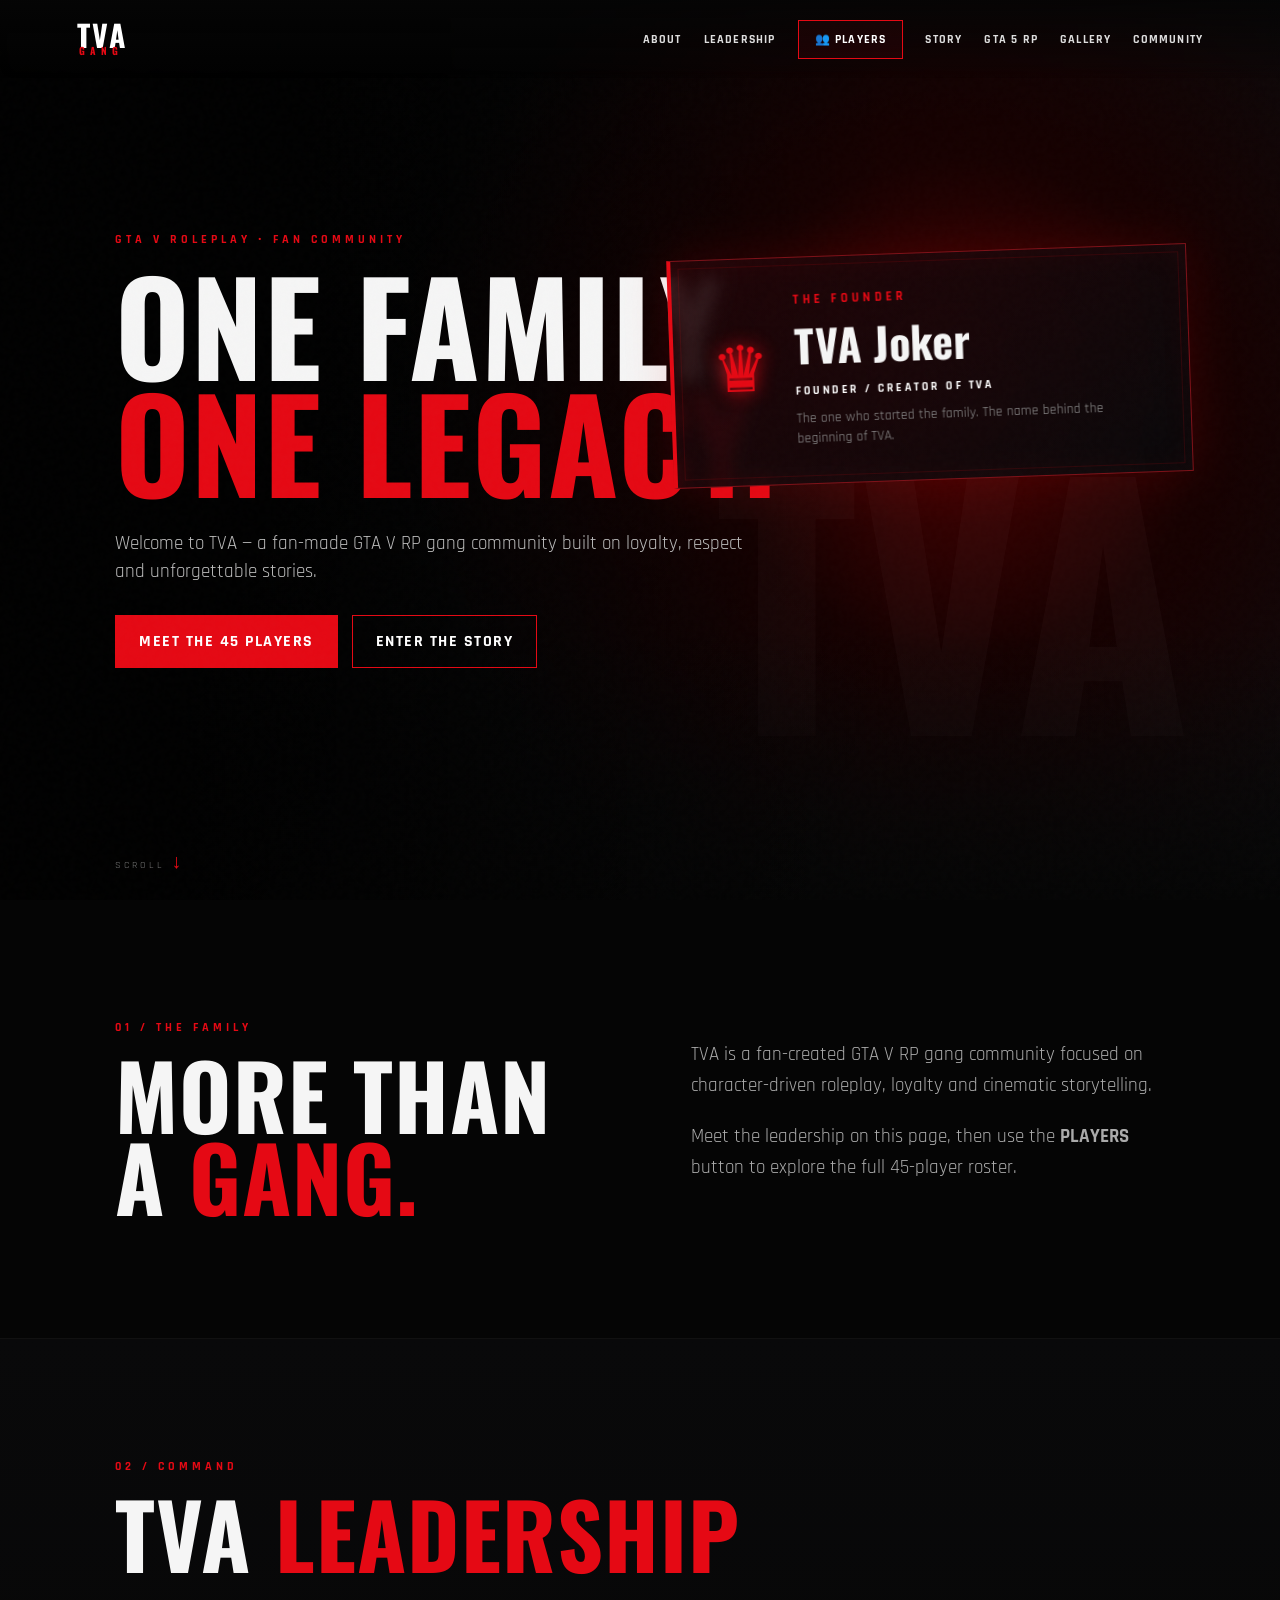
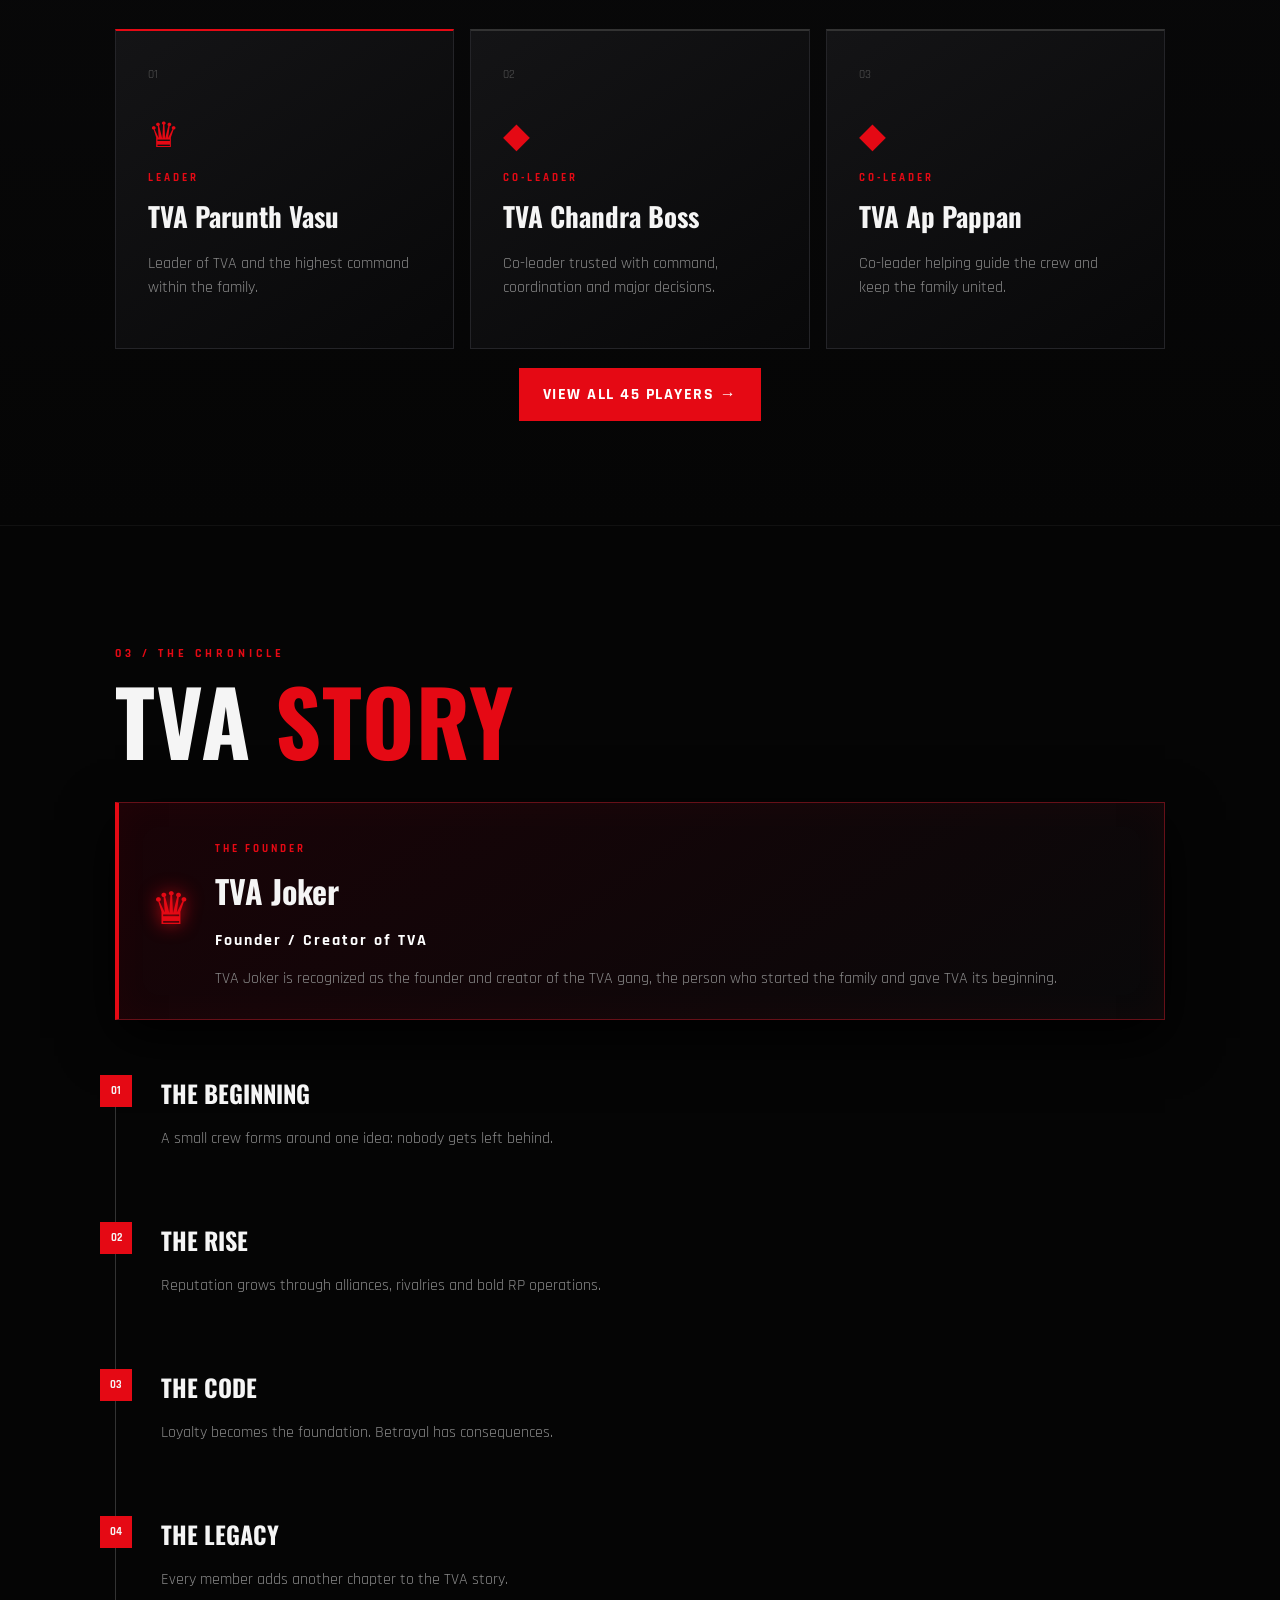
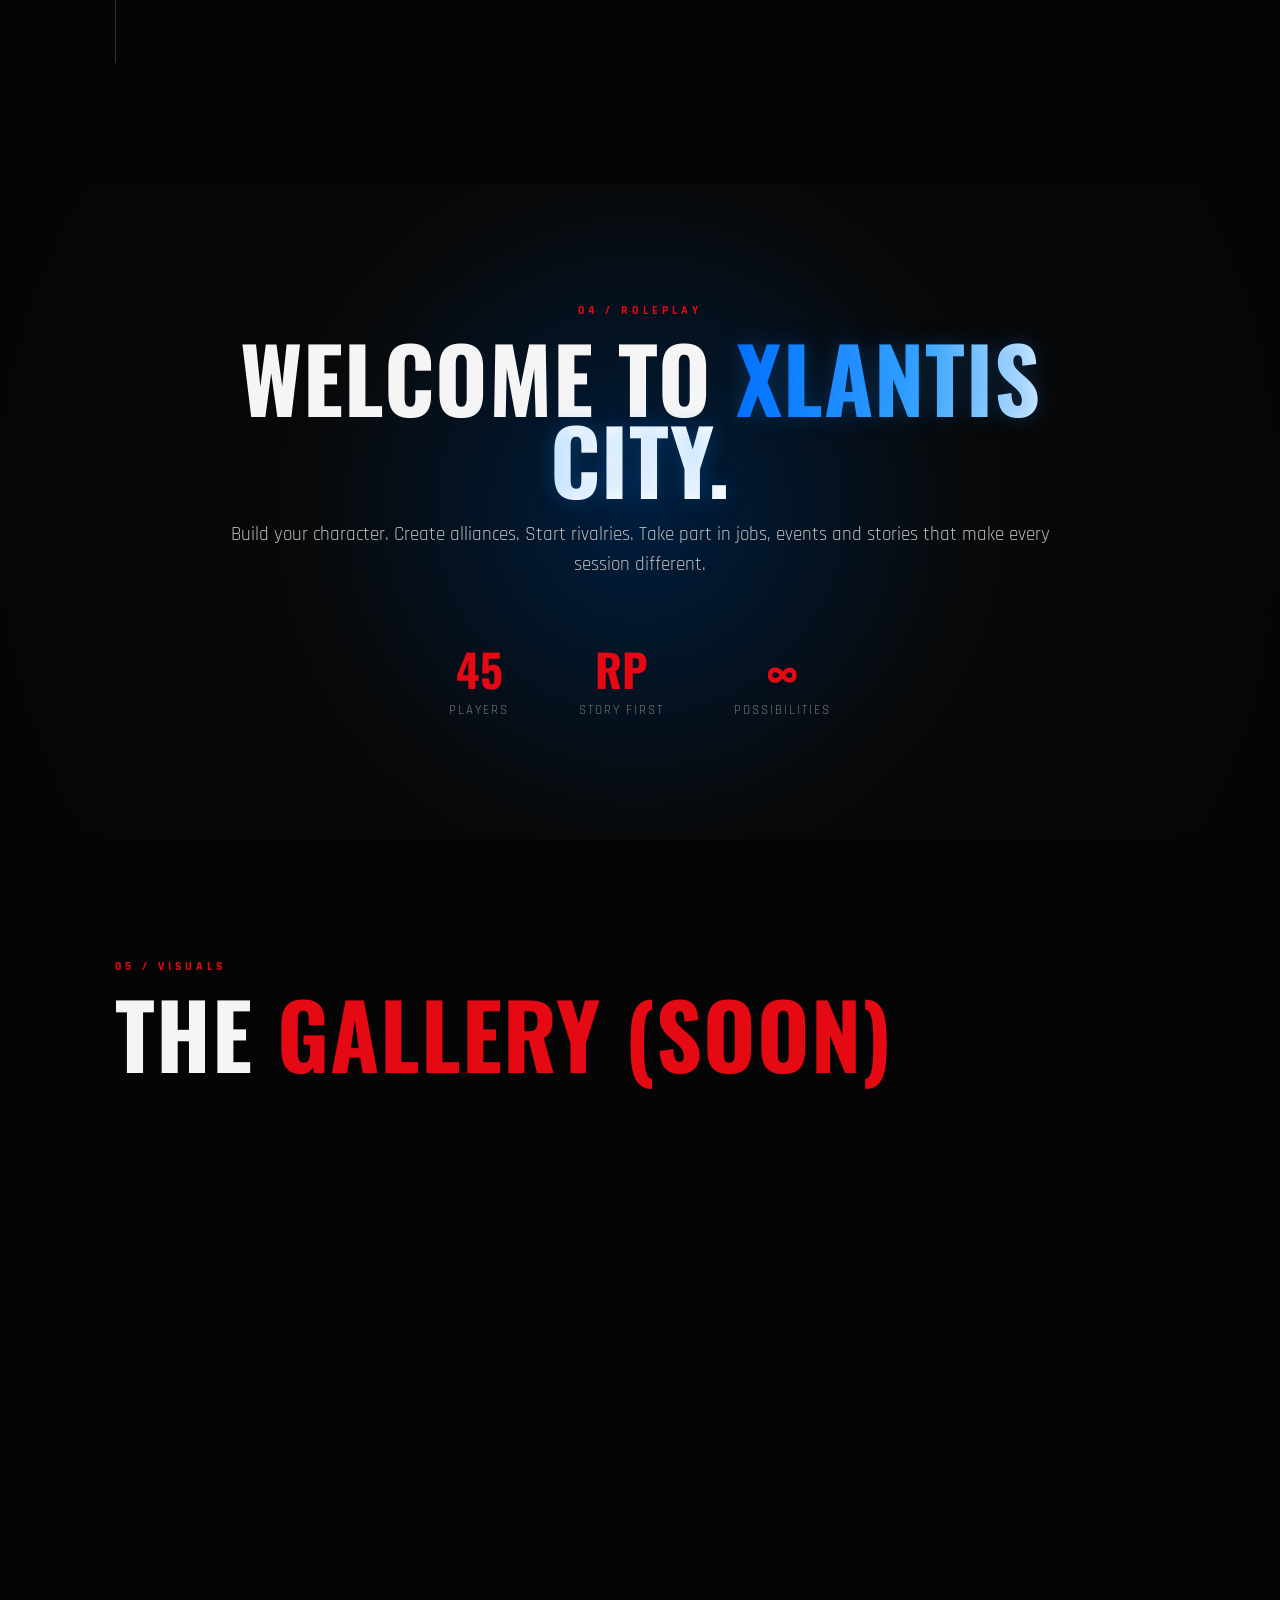
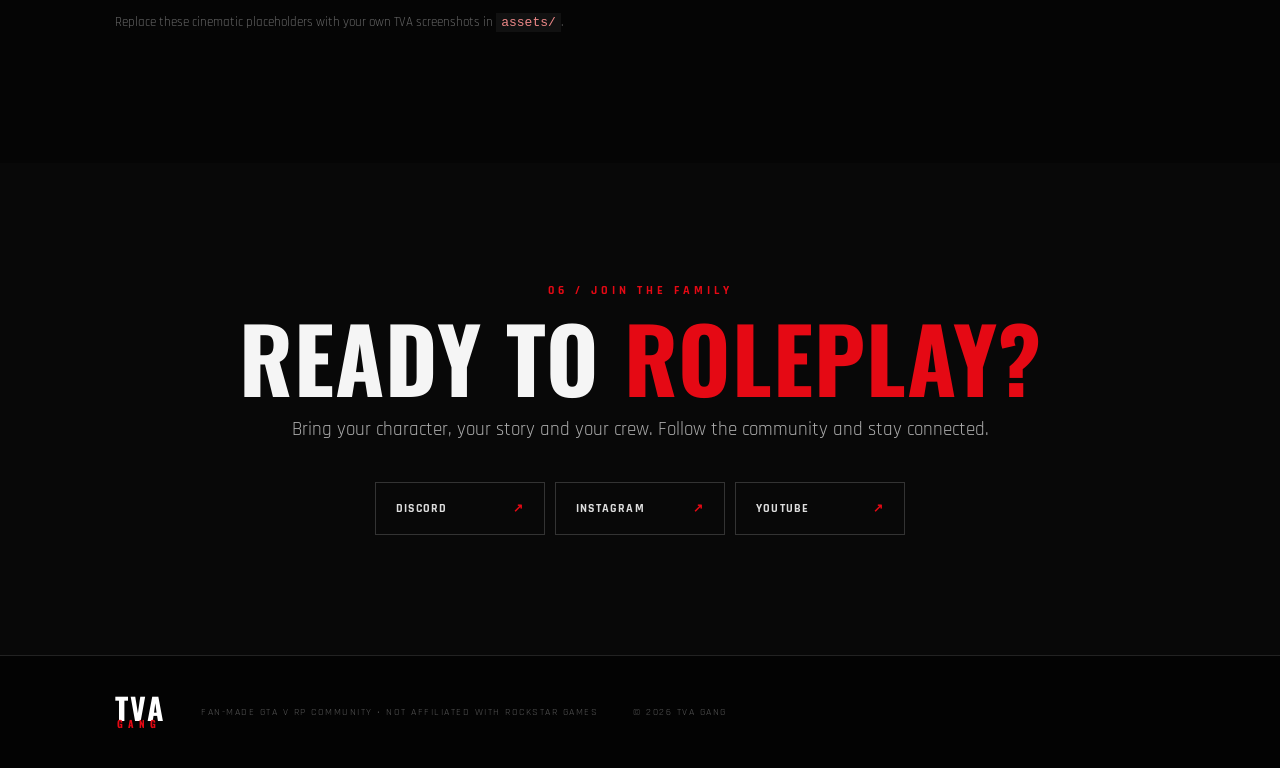
==== commit 9f275f9d: "Remove TVA01 NIGHT02 STREETS03 CREW04 placeholders from gallery" ====
--- a/index.html
+++ b/index.html
@@ -1 +1 @@
-<!doctype html><html lang="en"><head><meta charset="utf-8"><meta name="viewport" content="width=device-width, initial-scale=1"><meta name="description" content="TVA Gang — fan-made GTA V RP community website."><title>TVA GANG | GTA V RP</title><link rel="preconnect" href="https://fonts.googleapis.com"><link rel="preconnect" href="https://fonts.gstatic.com" crossorigin><link href="https://fonts.googleapis.com/css2?family=Oswald:wght@400;500;600;700&family=Rajdhani:wght@400;500;600;700&display=swap" rel="stylesheet"><link rel="stylesheet" href="style.css"><style>.hero-founder{width:min(520px,42vw);padding:34px 38px;gap:26px}.founder-crown{font-size:64px}.hero-founder h3{font-size:44px}.hero-founder strong{font-size:12px;letter-spacing:2.5px}.hero-founder p:last-child{font-size:14px;line-height:1.45}.hero-founder .role{font-size:13px;letter-spacing:4px}</style></head><body><div class="noise"></div><header class="nav"><a class="brand" href="index.html"><span>TVA</span><small>GANG</small></a><button class="menu" aria-label="Open menu">☰</button><nav><a href="#about">ABOUT</a><a href="#leadership">LEADERSHIP</a><a class="players-link" href="players.html">👥 PLAYERS</a><a href="#story">STORY</a><a href="#rp">GTA 5 RP</a><a href="#gallery">GALLERY</a><a href="#community">COMMUNITY</a></nav></header><main><section id="home" class="hero"><div class="hero-content reveal"><p class="eyebrow">GTA V ROLEPLAY • FAN COMMUNITY</p><h1>ONE FAMILY.<br><span>ONE LEGACY.</span></h1><p class="lead">Welcome to TVA — a fan-made GTA V RP gang community built on loyalty, respect and unforgettable stories.</p><div class="actions"><a class="btn primary" href="players.html">MEET THE 45 PLAYERS</a><a class="btn ghost" href="#story">ENTER THE STORY</a></div></div><div class="hero-founder"><span class="founder-crown">♛</span><div><p class="role">THE FOUNDER</p><h3>TVA Joker</h3><strong>FOUNDER / CREATOR OF TVA</strong><p>The one who started the family. The name behind the beginning of TVA.</p></div></div><div class="hero-mark" aria-hidden="true">TVA</div><div class="scroll">SCROLL <span>↓</span></div></section><section id="about" class="section about reveal"><div><p class="eyebrow">01 / THE FAMILY</p><h2>MORE THAN A <span>GANG.</span></h2></div><div class="copy"><p>TVA is a fan-created GTA V RP gang community focused on character-driven roleplay, loyalty and cinematic storytelling.</p><p>Meet the leadership on this page, then use the <strong>PLAYERS</strong> button to explore the full 45-player roster.</p></div></section><section id="leadership" class="section dark reveal"><p class="eyebrow">02 / COMMAND</p><h2>TVA <span>LEADERSHIP</span></h2><div class="leadership-grid"><article class="leader-card boss"><span class="rank-no">01</span><div class="leader-icon">♛</div><p class="role">LEADER</p><h3>TVA Parunth Vasu</h3><p>Leader of TVA and the highest command within the family.</p></article><article class="leader-card"><span class="rank-no">02</span><div class="leader-icon">◆</div><p class="role">CO-LEADER</p><h3>TVA Chandra Boss</h3><p>Co-leader trusted with command, coordination and major decisions.</p></article><article class="leader-card"><span class="rank-no">03</span><div class="leader-icon">◆</div><p class="role">CO-LEADER</p><h3>TVA Ap Pappan</h3><p>Co-leader helping guide the crew and keep the family united.</p></article></div><div class="center-action"><a class="btn primary" href="players.html">VIEW ALL 45 PLAYERS →</a></div></section><section id="story" class="section reveal"><p class="eyebrow">03 / THE CHRONICLE</p><h2>TVA <span>STORY</span></h2><div class="founder-card"><div class="founder-icon">♛</div><div><p class="role">THE FOUNDER</p><h3>TVA Joker</h3><p class="founder-title">Founder / Creator of TVA</p><p>TVA Joker is recognized as the founder and creator of the TVA gang, the person who started the family and gave TVA its beginning.</p></div></div><div class="timeline"><div><span>01</span><h3>THE BEGINNING</h3><p>A small crew forms around one idea: nobody gets left behind.</p></div><div><span>02</span><h3>THE RISE</h3><p>Reputation grows through alliances, rivalries and bold RP operations.</p></div><div><span>03</span><h3>THE CODE</h3><p>Loyalty becomes the foundation. Betrayal has consequences.</p></div><div><span>04</span><h3>THE LEGACY</h3><p>Every member adds another chapter to the TVA story.</p></div></div></section><section id="rp" class="section rp reveal"><div class="rp-box"><p class="eyebrow">04 / ROLEPLAY</p><h2>WELCOME TO <span class="city-gradient">XLANTIS CITY.</span></h2><p>Build your character. Create alliances. Start rivalries. Take part in jobs, events and stories that make every session different.</p><div class="stats"><div><strong>45</strong><small>PLAYERS</small></div><div><strong>RP</strong><small>STORY FIRST</small></div><div><strong>∞</strong><small>POSSIBILITIES</small></div></div></div></section><section id="gallery" class="section reveal"><p class="eyebrow">05 / VISUALS</p><h2>THE <span>GALLERY (SOON)</span></h2><div class="gallery"><div class="shot s1">TVA<span>01</span></div><div class="shot s2">NIGHT<span>02</span></div><div class="shot s3">STREETS<span>03</span></div><div class="shot s4">CREW<span>04</span></div></div><p class="hint">Replace these cinematic placeholders with your own TVA screenshots in <code>assets/</code>.</p></section><section id="community" class="section community reveal"><p class="eyebrow">06 / JOIN THE FAMILY</p><h2>READY TO <span>ROLEPLAY?</span></h2><p>Bring your character, your story and your crew. Follow the community and stay connected.</p><div class="socials"><a href="#" class="social">DISCORD <span>↗</span></a><a href="#" class="social">INSTAGRAM <span>↗</span></a><a href="#" class="social">YOUTUBE <span>↗</span></a></div></section></main><footer><div class="brand"><span>TVA</span><small>GANG</small></div><p>FAN-MADE GTA V RP COMMUNITY • NOT AFFILIATED WITH ROCKSTAR GAMES</p><p>© <span id="year"></span> TVA GANG</p></footer><script src="script.js"></script></body></html>+<!doctype html><html lang="en"><head><meta charset="utf-8"><meta name="viewport" content="width=device-width, initial-scale=1"><meta name="description" content="TVA Gang — fan-made GTA V RP community website."><title>TVA GANG | GTA V RP</title><link rel="preconnect" href="https://fonts.googleapis.com"><link rel="preconnect" href="https://fonts.gstatic.com" crossorigin><link href="https://fonts.googleapis.com/css2?family=Oswald:wght@400;500;600;700&family=Rajdhani:wght@400;500;600;700&display=swap" rel="stylesheet"><link rel="stylesheet" href="style.css"><style>.hero-founder{width:min(520px,42vw);padding:34px 38px;gap:26px}.founder-crown{font-size:64px}.hero-founder h3{font-size:44px}.hero-founder strong{font-size:12px;letter-spacing:2.5px}.hero-founder p:last-child{font-size:14px;line-height:1.45}.hero-founder .role{font-size:13px;letter-spacing:4px}</style></head><body><div class="noise"></div><header class="nav"><a class="brand" href="index.html"><span>TVA</span><small>GANG</small></a><button class="menu" aria-label="Open menu">☰</button><nav><a href="#about">ABOUT</a><a href="#leadership">LEADERSHIP</a><a class="players-link" href="players.html">👥 PLAYERS</a><a href="#story">STORY</a><a href="#rp">GTA 5 RP</a><a href="#gallery">GALLERY</a><a href="#community">COMMUNITY</a></nav></header><main><section id="home" class="hero"><div class="hero-content reveal"><p class="eyebrow">GTA V ROLEPLAY • FAN COMMUNITY</p><h1>ONE FAMILY.<br><span>ONE LEGACY.</span></h1><p class="lead">Welcome to TVA — a fan-made GTA V RP gang community built on loyalty, respect and unforgettable stories.</p><div class="actions"><a class="btn primary" href="players.html">MEET THE 45 PLAYERS</a><a class="btn ghost" href="#story">ENTER THE STORY</a></div></div><div class="hero-founder"><span class="founder-crown">♛</span><div><p class="role">THE FOUNDER</p><h3>TVA Joker</h3><strong>FOUNDER / CREATOR OF TVA</strong><p>The one who started the family. The name behind the beginning of TVA.</p></div></div><div class="hero-mark" aria-hidden="true">TVA</div><div class="scroll">SCROLL <span>↓</span></div></section><section id="about" class="section about reveal"><div><p class="eyebrow">01 / THE FAMILY</p><h2>MORE THAN A <span>GANG.</span></h2></div><div class="copy"><p>TVA is a fan-created GTA V RP gang community focused on character-driven roleplay, loyalty and cinematic storytelling.</p><p>Meet the leadership on this page, then use the <strong>PLAYERS</strong> button to explore the full 45-player roster.</p></div></section><section id="leadership" class="section dark reveal"><p class="eyebrow">02 / COMMAND</p><h2>TVA <span>LEADERSHIP</span></h2><div class="leadership-grid"><article class="leader-card boss"><span class="rank-no">01</span><div class="leader-icon">♛</div><p class="role">LEADER</p><h3>TVA Parunth Vasu</h3><p>Leader of TVA and the highest command within the family.</p></article><article class="leader-card"><span class="rank-no">02</span><div class="leader-icon">◆</div><p class="role">CO-LEADER</p><h3>TVA Chandra Boss</h3><p>Co-leader trusted with command, coordination and major decisions.</p></article><article class="leader-card"><span class="rank-no">03</span><div class="leader-icon">◆</div><p class="role">CO-LEADER</p><h3>TVA Ap Pappan</h3><p>Co-leader helping guide the crew and keep the family united.</p></article></div><div class="center-action"><a class="btn primary" href="players.html">VIEW ALL 45 PLAYERS →</a></div></section><section id="story" class="section reveal"><p class="eyebrow">03 / THE CHRONICLE</p><h2>TVA <span>STORY</span></h2><div class="founder-card"><div class="founder-icon">♛</div><div><p class="role">THE FOUNDER</p><h3>TVA Joker</h3><p class="founder-title">Founder / Creator of TVA</p><p>TVA Joker is recognized as the founder and creator of the TVA gang, the person who started the family and gave TVA its beginning.</p></div></div><div class="timeline"><div><span>01</span><h3>THE BEGINNING</h3><p>A small crew forms around one idea: nobody gets left behind.</p></div><div><span>02</span><h3>THE RISE</h3><p>Reputation grows through alliances, rivalries and bold RP operations.</p></div><div><span>03</span><h3>THE CODE</h3><p>Loyalty becomes the foundation. Betrayal has consequences.</p></div><div><span>04</span><h3>THE LEGACY</h3><p>Every member adds another chapter to the TVA story.</p></div></div></section><section id="rp" class="section rp reveal"><div class="rp-box"><p class="eyebrow">04 / ROLEPLAY</p><h2>WELCOME TO <span class="city-gradient">XLANTIS CITY.</span></h2><p>Build your character. Create alliances. Start rivalries. Take part in jobs, events and stories that make every session different.</p><div class="stats"><div><strong>45</strong><small>PLAYERS</small></div><div><strong>RP</strong><small>STORY FIRST</small></div><div><strong>∞</strong><small>POSSIBILITIES</small></div></div></div></section><section id="gallery" class="section reveal"><p class="eyebrow">05 / VISUALS</p><h2>THE <span>GALLERY (SOON)</span></h2><div class="gallery"></div><p class="hint">Replace these cinematic placeholders with your own TVA screenshots in <code>assets/</code>.</p></section><section id="community" class="section community reveal"><p class="eyebrow">06 / JOIN THE FAMILY</p><h2>READY TO <span>ROLEPLAY?</span></h2><p>Bring your character, your story and your crew. Follow the community and stay connected.</p><div class="socials"><a href="#" class="social">DISCORD <span>↗</span></a><a href="#" class="social">INSTAGRAM <span>↗</span></a><a href="#" class="social">YOUTUBE <span>↗</span></a></div></section></main><footer><div class="brand"><span>TVA</span><small>GANG</small></div><p>FAN-MADE GTA V RP COMMUNITY • NOT AFFILIATED WITH ROCKSTAR GAMES</p><p>© <span id="year"></span> TVA GANG</p></footer><script src="script.js"></script></body></html>
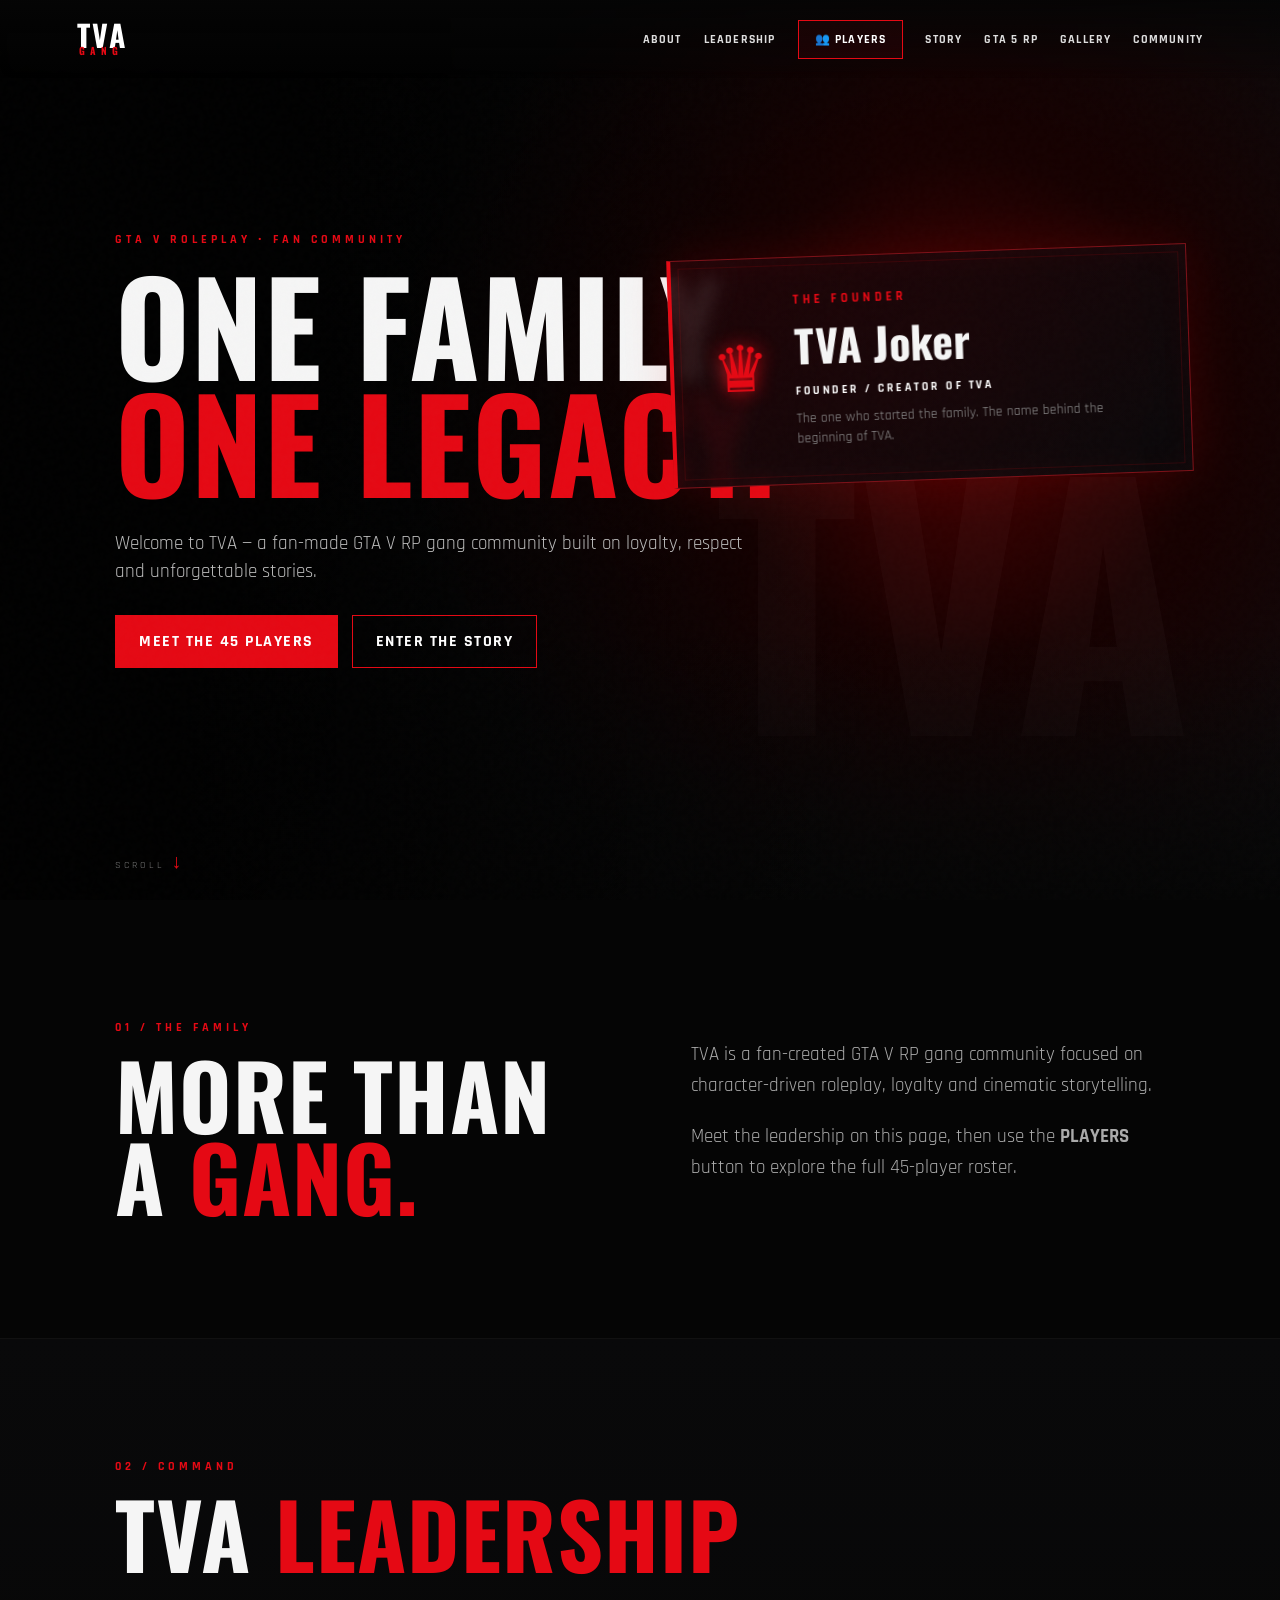
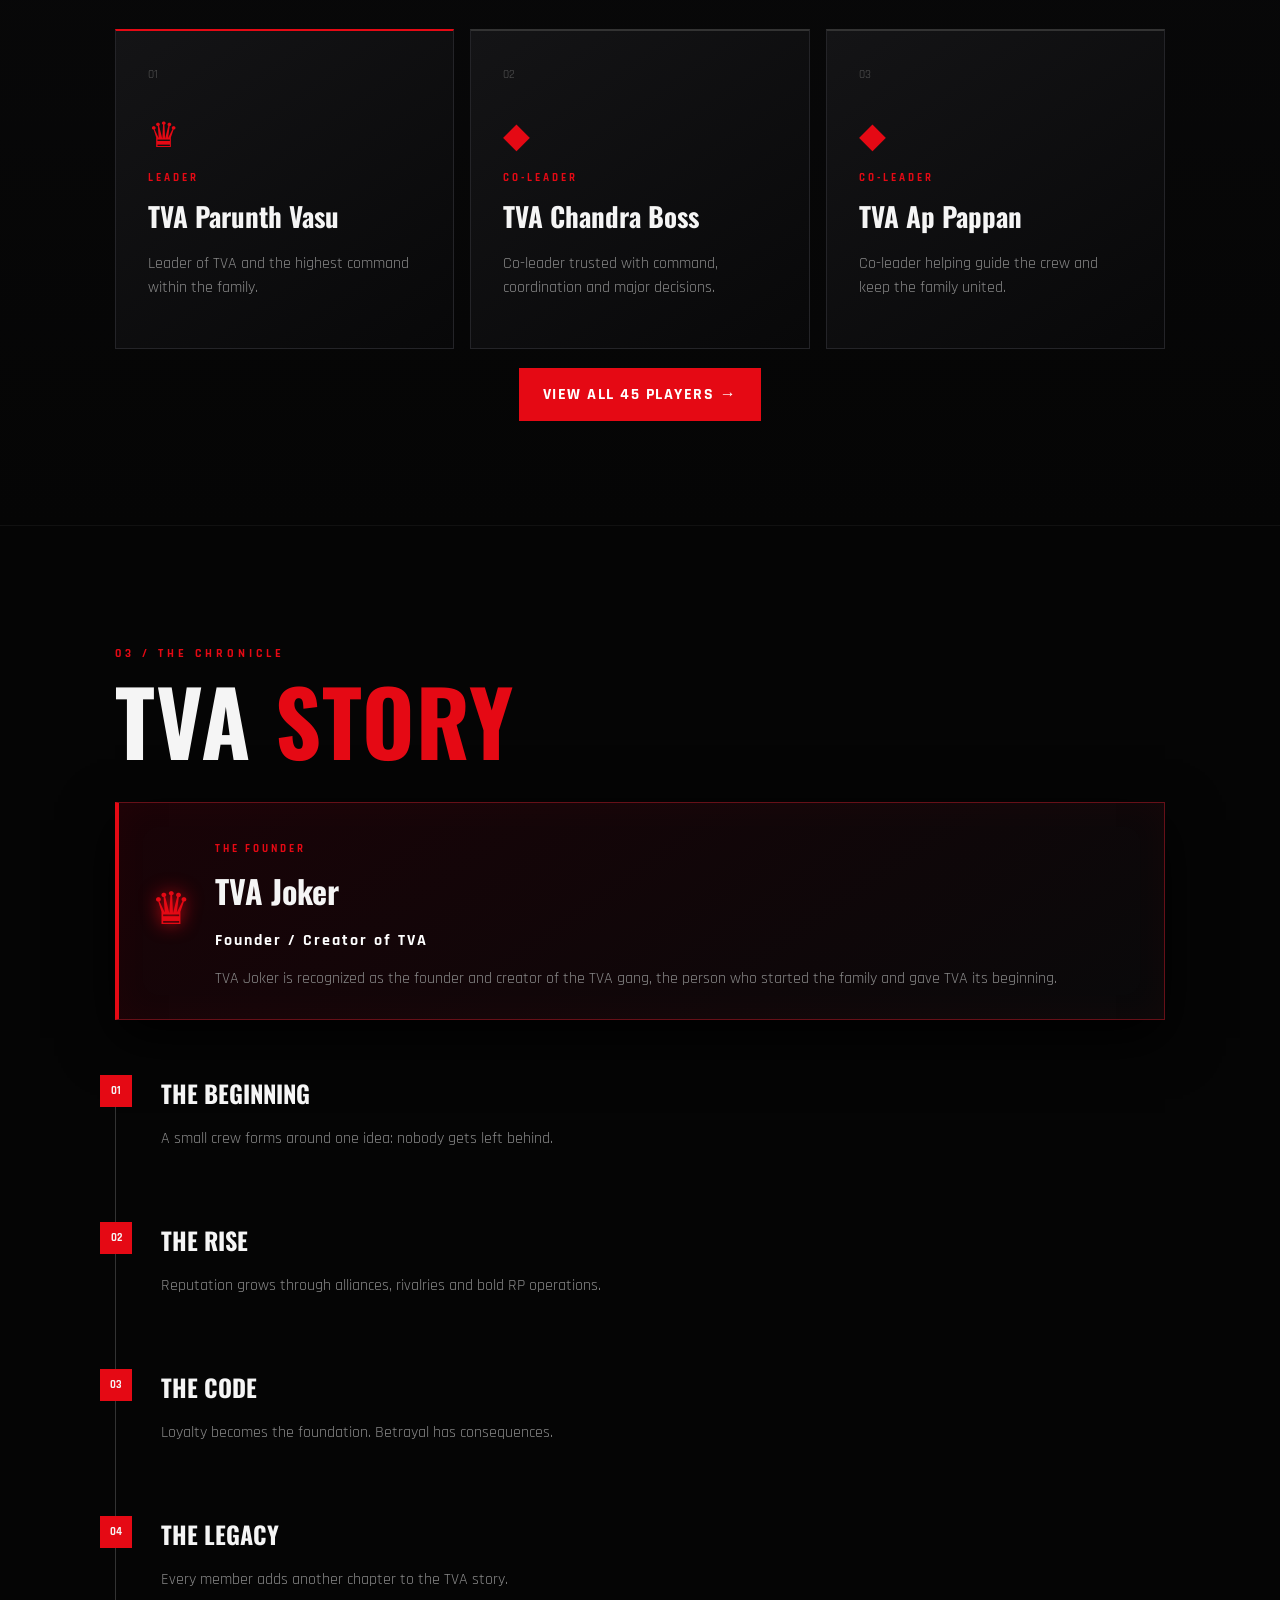
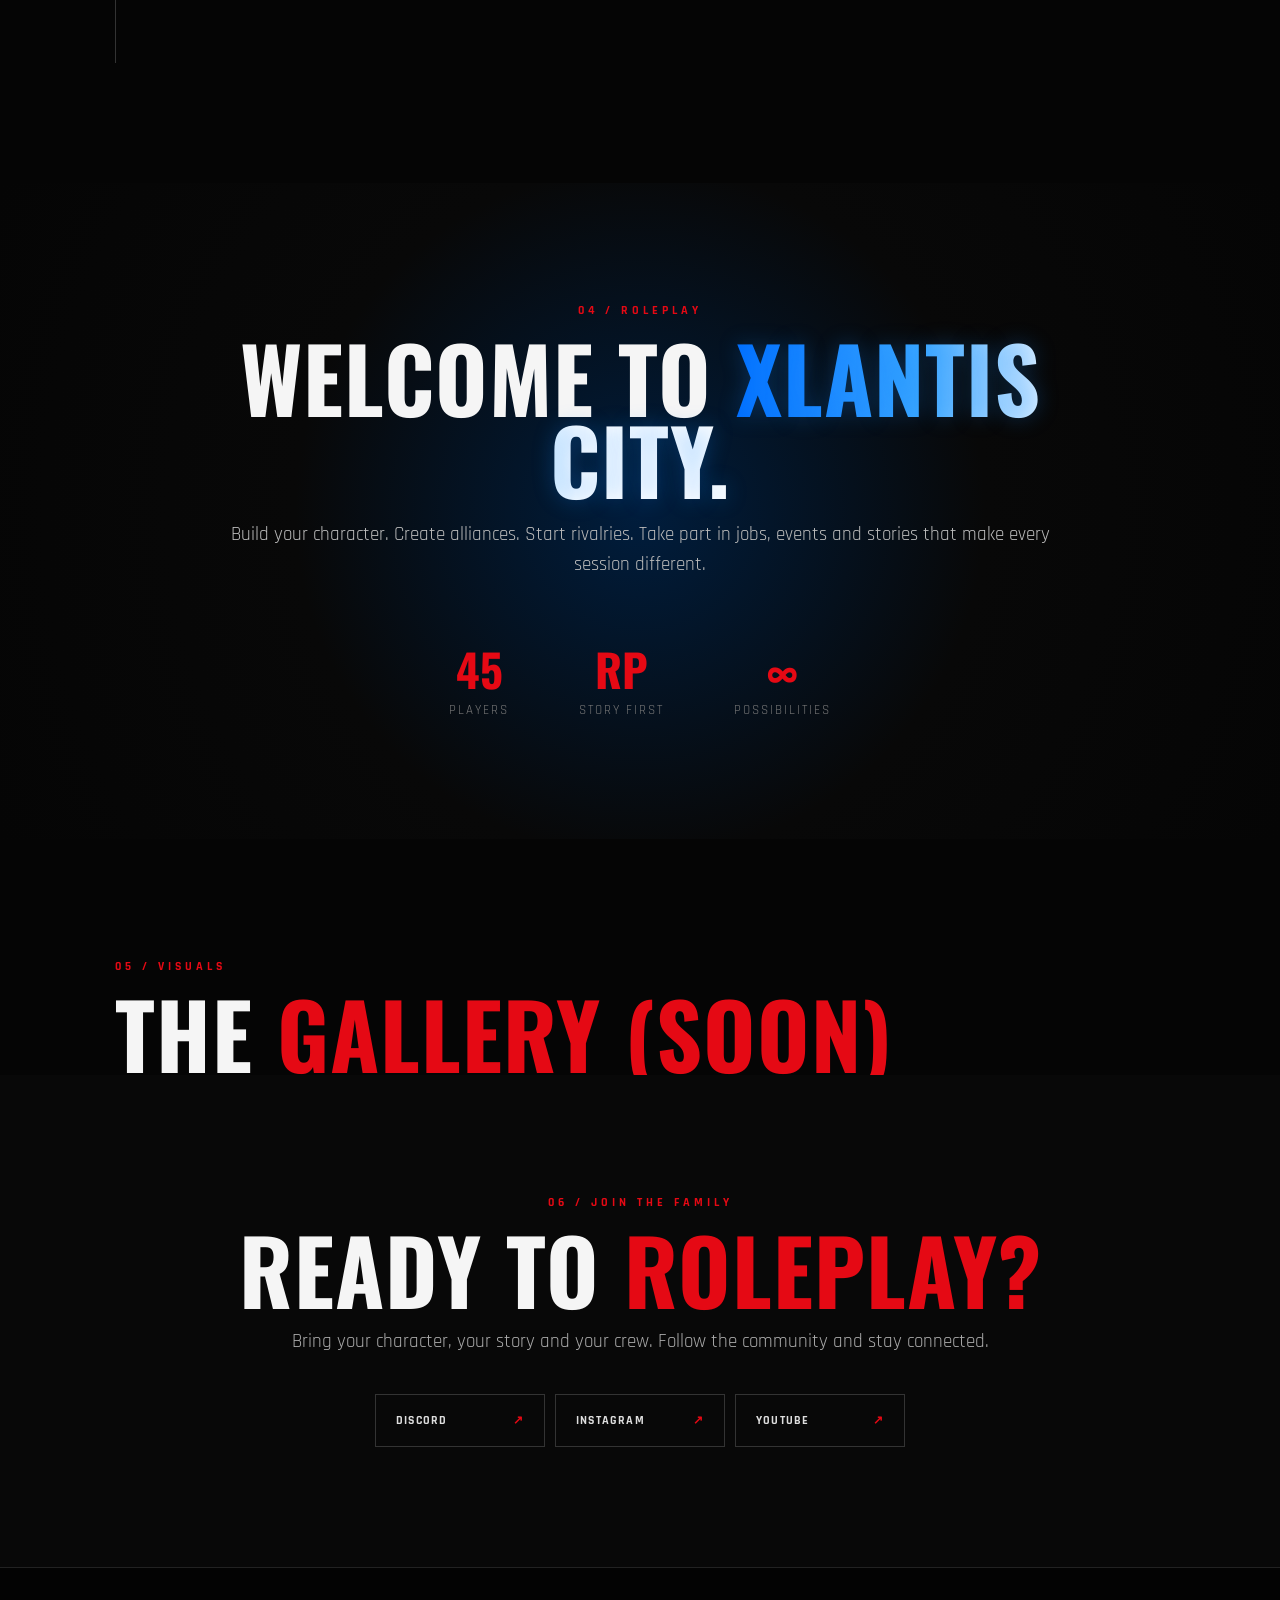
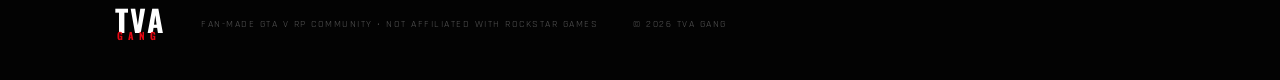
==== commit 1535da86: "Clear empty space below Gallery and remove placeholder hint" ====
--- a/index.html
+++ b/index.html
@@ -1 +1 @@
-<!doctype html><html lang="en"><head><meta charset="utf-8"><meta name="viewport" content="width=device-width, initial-scale=1"><meta name="description" content="TVA Gang — fan-made GTA V RP community website."><title>TVA GANG | GTA V RP</title><link rel="preconnect" href="https://fonts.googleapis.com"><link rel="preconnect" href="https://fonts.gstatic.com" crossorigin><link href="https://fonts.googleapis.com/css2?family=Oswald:wght@400;500;600;700&family=Rajdhani:wght@400;500;600;700&display=swap" rel="stylesheet"><link rel="stylesheet" href="style.css"><style>.hero-founder{width:min(520px,42vw);padding:34px 38px;gap:26px}.founder-crown{font-size:64px}.hero-founder h3{font-size:44px}.hero-founder strong{font-size:12px;letter-spacing:2.5px}.hero-founder p:last-child{font-size:14px;line-height:1.45}.hero-founder .role{font-size:13px;letter-spacing:4px}</style></head><body><div class="noise"></div><header class="nav"><a class="brand" href="index.html"><span>TVA</span><small>GANG</small></a><button class="menu" aria-label="Open menu">☰</button><nav><a href="#about">ABOUT</a><a href="#leadership">LEADERSHIP</a><a class="players-link" href="players.html">👥 PLAYERS</a><a href="#story">STORY</a><a href="#rp">GTA 5 RP</a><a href="#gallery">GALLERY</a><a href="#community">COMMUNITY</a></nav></header><main><section id="home" class="hero"><div class="hero-content reveal"><p class="eyebrow">GTA V ROLEPLAY • FAN COMMUNITY</p><h1>ONE FAMILY.<br><span>ONE LEGACY.</span></h1><p class="lead">Welcome to TVA — a fan-made GTA V RP gang community built on loyalty, respect and unforgettable stories.</p><div class="actions"><a class="btn primary" href="players.html">MEET THE 45 PLAYERS</a><a class="btn ghost" href="#story">ENTER THE STORY</a></div></div><div class="hero-founder"><span class="founder-crown">♛</span><div><p class="role">THE FOUNDER</p><h3>TVA Joker</h3><strong>FOUNDER / CREATOR OF TVA</strong><p>The one who started the family. The name behind the beginning of TVA.</p></div></div><div class="hero-mark" aria-hidden="true">TVA</div><div class="scroll">SCROLL <span>↓</span></div></section><section id="about" class="section about reveal"><div><p class="eyebrow">01 / THE FAMILY</p><h2>MORE THAN A <span>GANG.</span></h2></div><div class="copy"><p>TVA is a fan-created GTA V RP gang community focused on character-driven roleplay, loyalty and cinematic storytelling.</p><p>Meet the leadership on this page, then use the <strong>PLAYERS</strong> button to explore the full 45-player roster.</p></div></section><section id="leadership" class="section dark reveal"><p class="eyebrow">02 / COMMAND</p><h2>TVA <span>LEADERSHIP</span></h2><div class="leadership-grid"><article class="leader-card boss"><span class="rank-no">01</span><div class="leader-icon">♛</div><p class="role">LEADER</p><h3>TVA Parunth Vasu</h3><p>Leader of TVA and the highest command within the family.</p></article><article class="leader-card"><span class="rank-no">02</span><div class="leader-icon">◆</div><p class="role">CO-LEADER</p><h3>TVA Chandra Boss</h3><p>Co-leader trusted with command, coordination and major decisions.</p></article><article class="leader-card"><span class="rank-no">03</span><div class="leader-icon">◆</div><p class="role">CO-LEADER</p><h3>TVA Ap Pappan</h3><p>Co-leader helping guide the crew and keep the family united.</p></article></div><div class="center-action"><a class="btn primary" href="players.html">VIEW ALL 45 PLAYERS →</a></div></section><section id="story" class="section reveal"><p class="eyebrow">03 / THE CHRONICLE</p><h2>TVA <span>STORY</span></h2><div class="founder-card"><div class="founder-icon">♛</div><div><p class="role">THE FOUNDER</p><h3>TVA Joker</h3><p class="founder-title">Founder / Creator of TVA</p><p>TVA Joker is recognized as the founder and creator of the TVA gang, the person who started the family and gave TVA its beginning.</p></div></div><div class="timeline"><div><span>01</span><h3>THE BEGINNING</h3><p>A small crew forms around one idea: nobody gets left behind.</p></div><div><span>02</span><h3>THE RISE</h3><p>Reputation grows through alliances, rivalries and bold RP operations.</p></div><div><span>03</span><h3>THE CODE</h3><p>Loyalty becomes the foundation. Betrayal has consequences.</p></div><div><span>04</span><h3>THE LEGACY</h3><p>Every member adds another chapter to the TVA story.</p></div></div></section><section id="rp" class="section rp reveal"><div class="rp-box"><p class="eyebrow">04 / ROLEPLAY</p><h2>WELCOME TO <span class="city-gradient">XLANTIS CITY.</span></h2><p>Build your character. Create alliances. Start rivalries. Take part in jobs, events and stories that make every session different.</p><div class="stats"><div><strong>45</strong><small>PLAYERS</small></div><div><strong>RP</strong><small>STORY FIRST</small></div><div><strong>∞</strong><small>POSSIBILITIES</small></div></div></div></section><section id="gallery" class="section reveal"><p class="eyebrow">05 / VISUALS</p><h2>THE <span>GALLERY (SOON)</span></h2><div class="gallery"></div><p class="hint">Replace these cinematic placeholders with your own TVA screenshots in <code>assets/</code>.</p></section><section id="community" class="section community reveal"><p class="eyebrow">06 / JOIN THE FAMILY</p><h2>READY TO <span>ROLEPLAY?</span></h2><p>Bring your character, your story and your crew. Follow the community and stay connected.</p><div class="socials"><a href="#" class="social">DISCORD <span>↗</span></a><a href="#" class="social">INSTAGRAM <span>↗</span></a><a href="#" class="social">YOUTUBE <span>↗</span></a></div></section></main><footer><div class="brand"><span>TVA</span><small>GANG</small></div><p>FAN-MADE GTA V RP COMMUNITY • NOT AFFILIATED WITH ROCKSTAR GAMES</p><p>© <span id="year"></span> TVA GANG</p></footer><script src="script.js"></script></body></html>+<!doctype html><html lang="en"><head><meta charset="utf-8"><meta name="viewport" content="width=device-width, initial-scale=1"><meta name="description" content="TVA Gang — fan-made GTA V RP community website."><title>TVA GANG | GTA V RP</title><link rel="preconnect" href="https://fonts.googleapis.com"><link rel="preconnect" href="https://fonts.gstatic.com" crossorigin><link href="https://fonts.googleapis.com/css2?family=Oswald:wght@400;500;600;700&family=Rajdhani:wght@400;500;600;700&display=swap" rel="stylesheet"><link rel="stylesheet" href="style.css"><style>.hero-founder{width:min(520px,42vw);padding:34px 38px;gap:26px}.founder-crown{font-size:64px}.hero-founder h3{font-size:44px}.hero-founder strong{font-size:12px;letter-spacing:2.5px}.hero-founder p:last-child{font-size:14px;line-height:1.45}.hero-founder .role{font-size:13px;letter-spacing:4px}#gallery{padding-bottom:0}</style></head><body><div class="noise"></div><header class="nav"><a class="brand" href="index.html"><span>TVA</span><small>GANG</small></a><button class="menu" aria-label="Open menu">☰</button><nav><a href="#about">ABOUT</a><a href="#leadership">LEADERSHIP</a><a class="players-link" href="players.html">👥 PLAYERS</a><a href="#story">STORY</a><a href="#rp">GTA 5 RP</a><a href="#gallery">GALLERY</a><a href="#community">COMMUNITY</a></nav></header><main><section id="home" class="hero"><div class="hero-content reveal"><p class="eyebrow">GTA V ROLEPLAY • FAN COMMUNITY</p><h1>ONE FAMILY.<br><span>ONE LEGACY.</span></h1><p class="lead">Welcome to TVA — a fan-made GTA V RP gang community built on loyalty, respect and unforgettable stories.</p><div class="actions"><a class="btn primary" href="players.html">MEET THE 45 PLAYERS</a><a class="btn ghost" href="#story">ENTER THE STORY</a></div></div><div class="hero-founder"><span class="founder-crown">♛</span><div><p class="role">THE FOUNDER</p><h3>TVA Joker</h3><strong>FOUNDER / CREATOR OF TVA</strong><p>The one who started the family. The name behind the beginning of TVA.</p></div></div><div class="hero-mark" aria-hidden="true">TVA</div><div class="scroll">SCROLL <span>↓</span></div></section><section id="about" class="section about reveal"><div><p class="eyebrow">01 / THE FAMILY</p><h2>MORE THAN A <span>GANG.</span></h2></div><div class="copy"><p>TVA is a fan-created GTA V RP gang community focused on character-driven roleplay, loyalty and cinematic storytelling.</p><p>Meet the leadership on this page, then use the <strong>PLAYERS</strong> button to explore the full 45-player roster.</p></div></section><section id="leadership" class="section dark reveal"><p class="eyebrow">02 / COMMAND</p><h2>TVA <span>LEADERSHIP</span></h2><div class="leadership-grid"><article class="leader-card boss"><span class="rank-no">01</span><div class="leader-icon">♛</div><p class="role">LEADER</p><h3>TVA Parunth Vasu</h3><p>Leader of TVA and the highest command within the family.</p></article><article class="leader-card"><span class="rank-no">02</span><div class="leader-icon">◆</div><p class="role">CO-LEADER</p><h3>TVA Chandra Boss</h3><p>Co-leader trusted with command, coordination and major decisions.</p></article><article class="leader-card"><span class="rank-no">03</span><div class="leader-icon">◆</div><p class="role">CO-LEADER</p><h3>TVA Ap Pappan</h3><p>Co-leader helping guide the crew and keep the family united.</p></article></div><div class="center-action"><a class="btn primary" href="players.html">VIEW ALL 45 PLAYERS →</a></div></section><section id="story" class="section reveal"><p class="eyebrow">03 / THE CHRONICLE</p><h2>TVA <span>STORY</span></h2><div class="founder-card"><div class="founder-icon">♛</div><div><p class="role">THE FOUNDER</p><h3>TVA Joker</h3><p class="founder-title">Founder / Creator of TVA</p><p>TVA Joker is recognized as the founder and creator of the TVA gang, the person who started the family and gave TVA its beginning.</p></div></div><div class="timeline"><div><span>01</span><h3>THE BEGINNING</h3><p>A small crew forms around one idea: nobody gets left behind.</p></div><div><span>02</span><h3>THE RISE</h3><p>Reputation grows through alliances, rivalries and bold RP operations.</p></div><div><span>03</span><h3>THE CODE</h3><p>Loyalty becomes the foundation. Betrayal has consequences.</p></div><div><span>04</span><h3>THE LEGACY</h3><p>Every member adds another chapter to the TVA story.</p></div></div></section><section id="rp" class="section rp reveal"><div class="rp-box"><p class="eyebrow">04 / ROLEPLAY</p><h2>WELCOME TO <span class="city-gradient">XLANTIS CITY.</span></h2><p>Build your character. Create alliances. Start rivalries. Take part in jobs, events and stories that make every session different.</p><div class="stats"><div><strong>45</strong><small>PLAYERS</small></div><div><strong>RP</strong><small>STORY FIRST</small></div><div><strong>∞</strong><small>POSSIBILITIES</small></div></div></div></section><section id="gallery" class="section reveal"><p class="eyebrow">05 / VISUALS</p><h2>THE <span>GALLERY (SOON)</span></h2></section><section id="community" class="section community reveal"><p class="eyebrow">06 / JOIN THE FAMILY</p><h2>READY TO <span>ROLEPLAY?</span></h2><p>Bring your character, your story and your crew. Follow the community and stay connected.</p><div class="socials"><a href="#" class="social">DISCORD <span>↗</span></a><a href="#" class="social">INSTAGRAM <span>↗</span></a><a href="#" class="social">YOUTUBE <span>↗</span></a></div></section></main><footer><div class="brand"><span>TVA</span><small>GANG</small></div><p>FAN-MADE GTA V RP COMMUNITY • NOT AFFILIATED WITH ROCKSTAR GAMES</p><p>© <span id="year"></span> TVA GANG</p></footer><script src="script.js"></script></body></html>
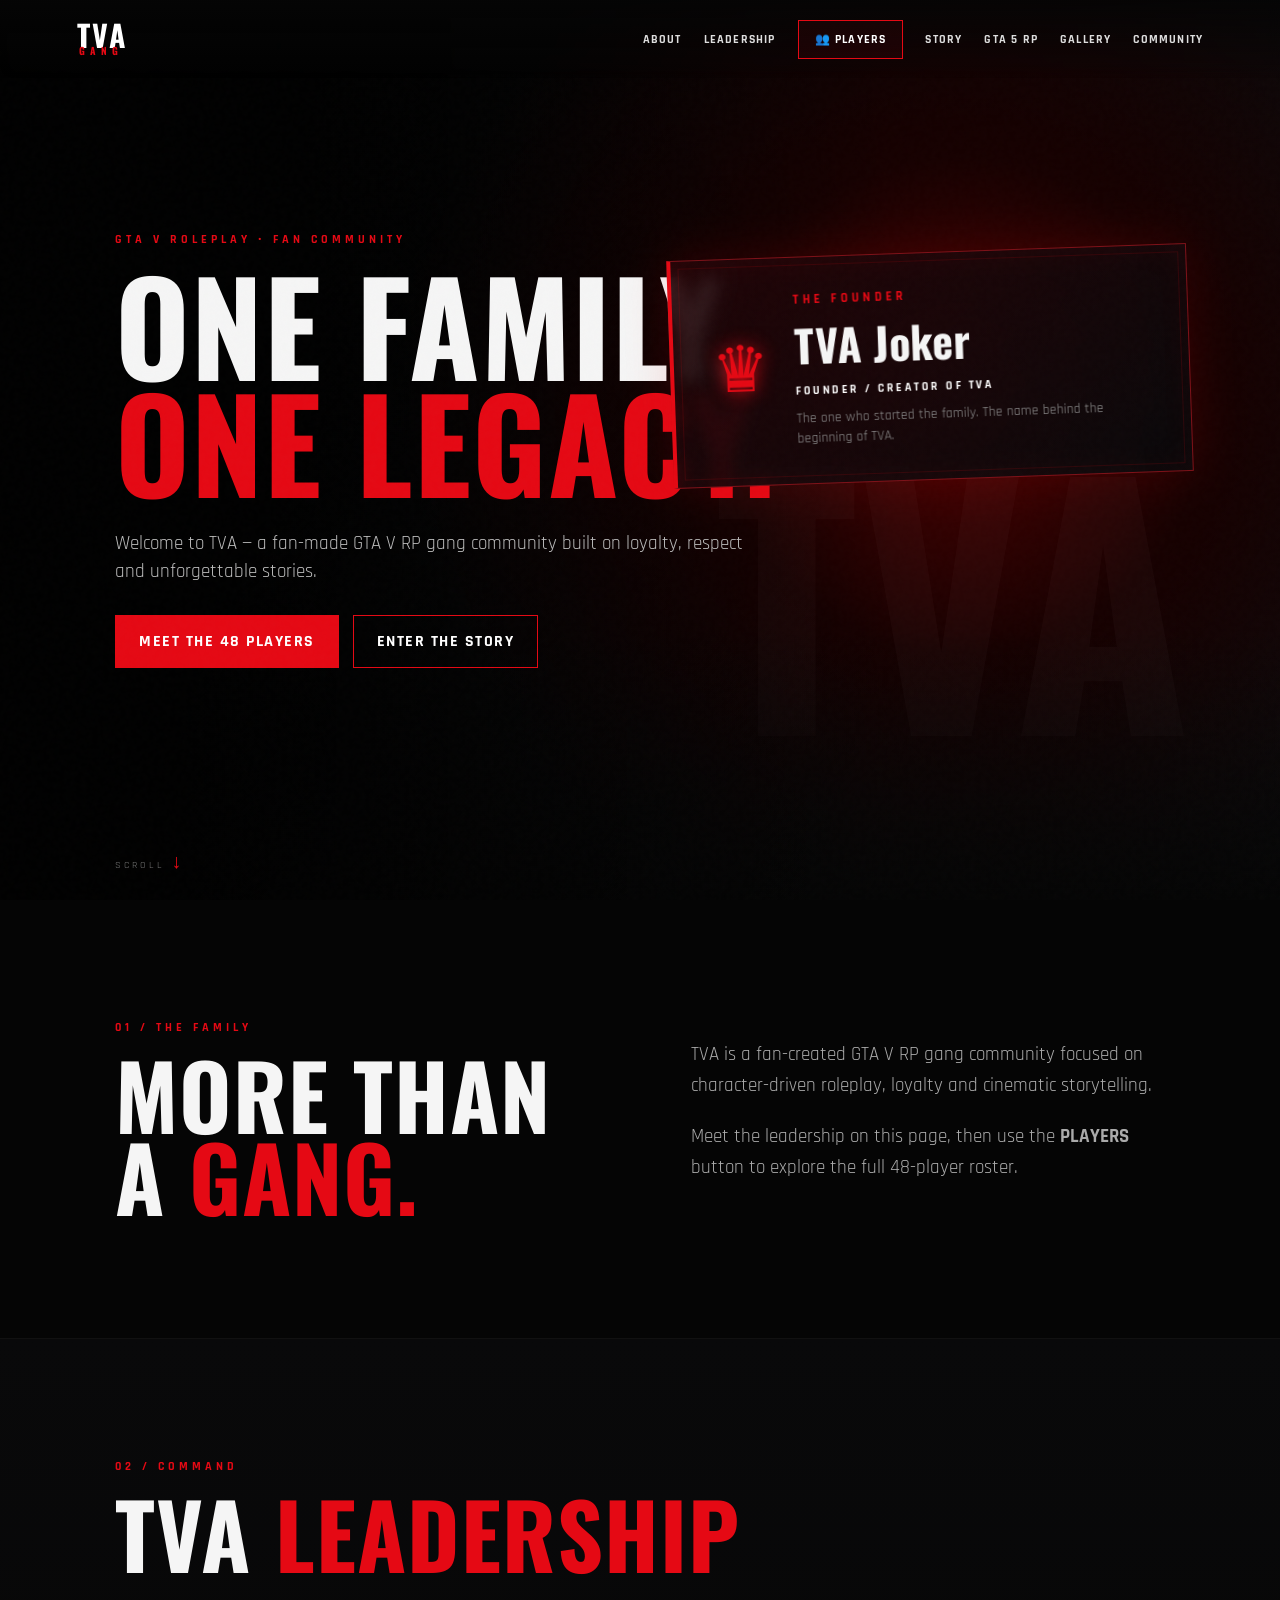
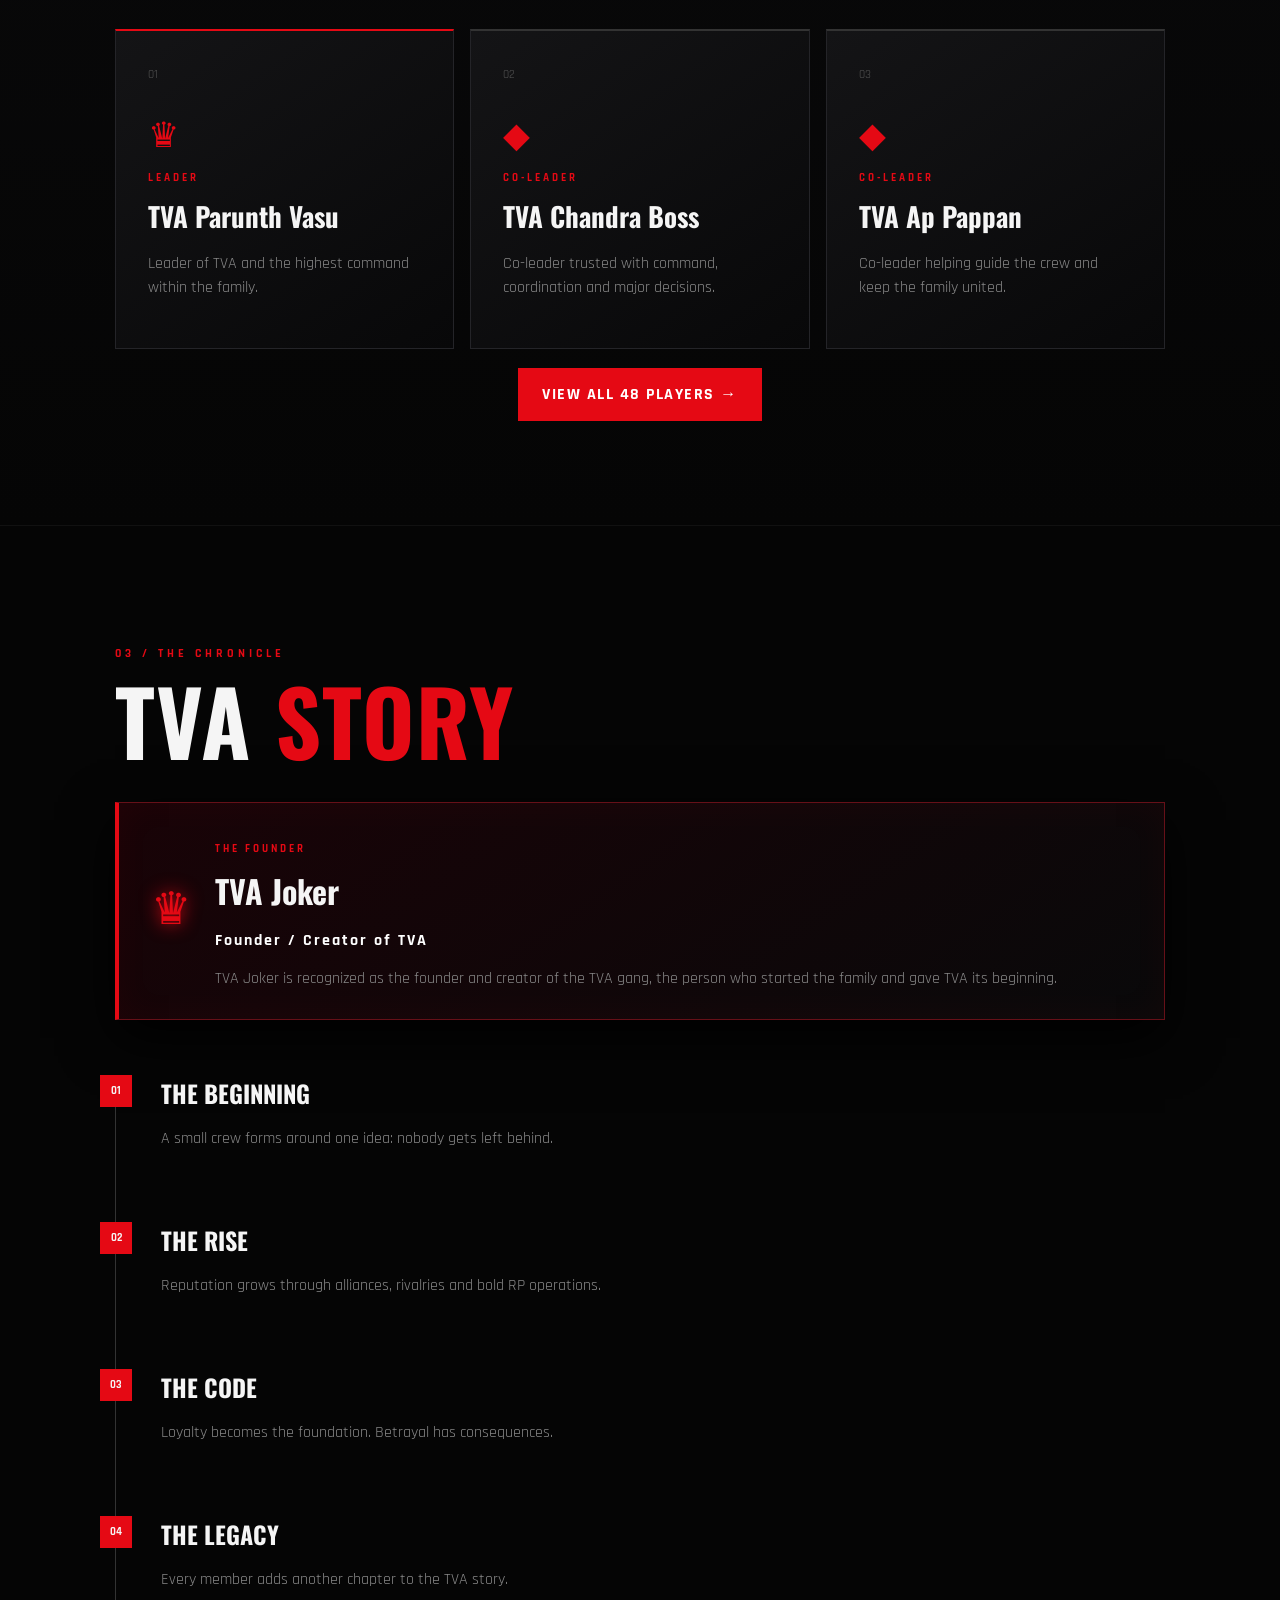
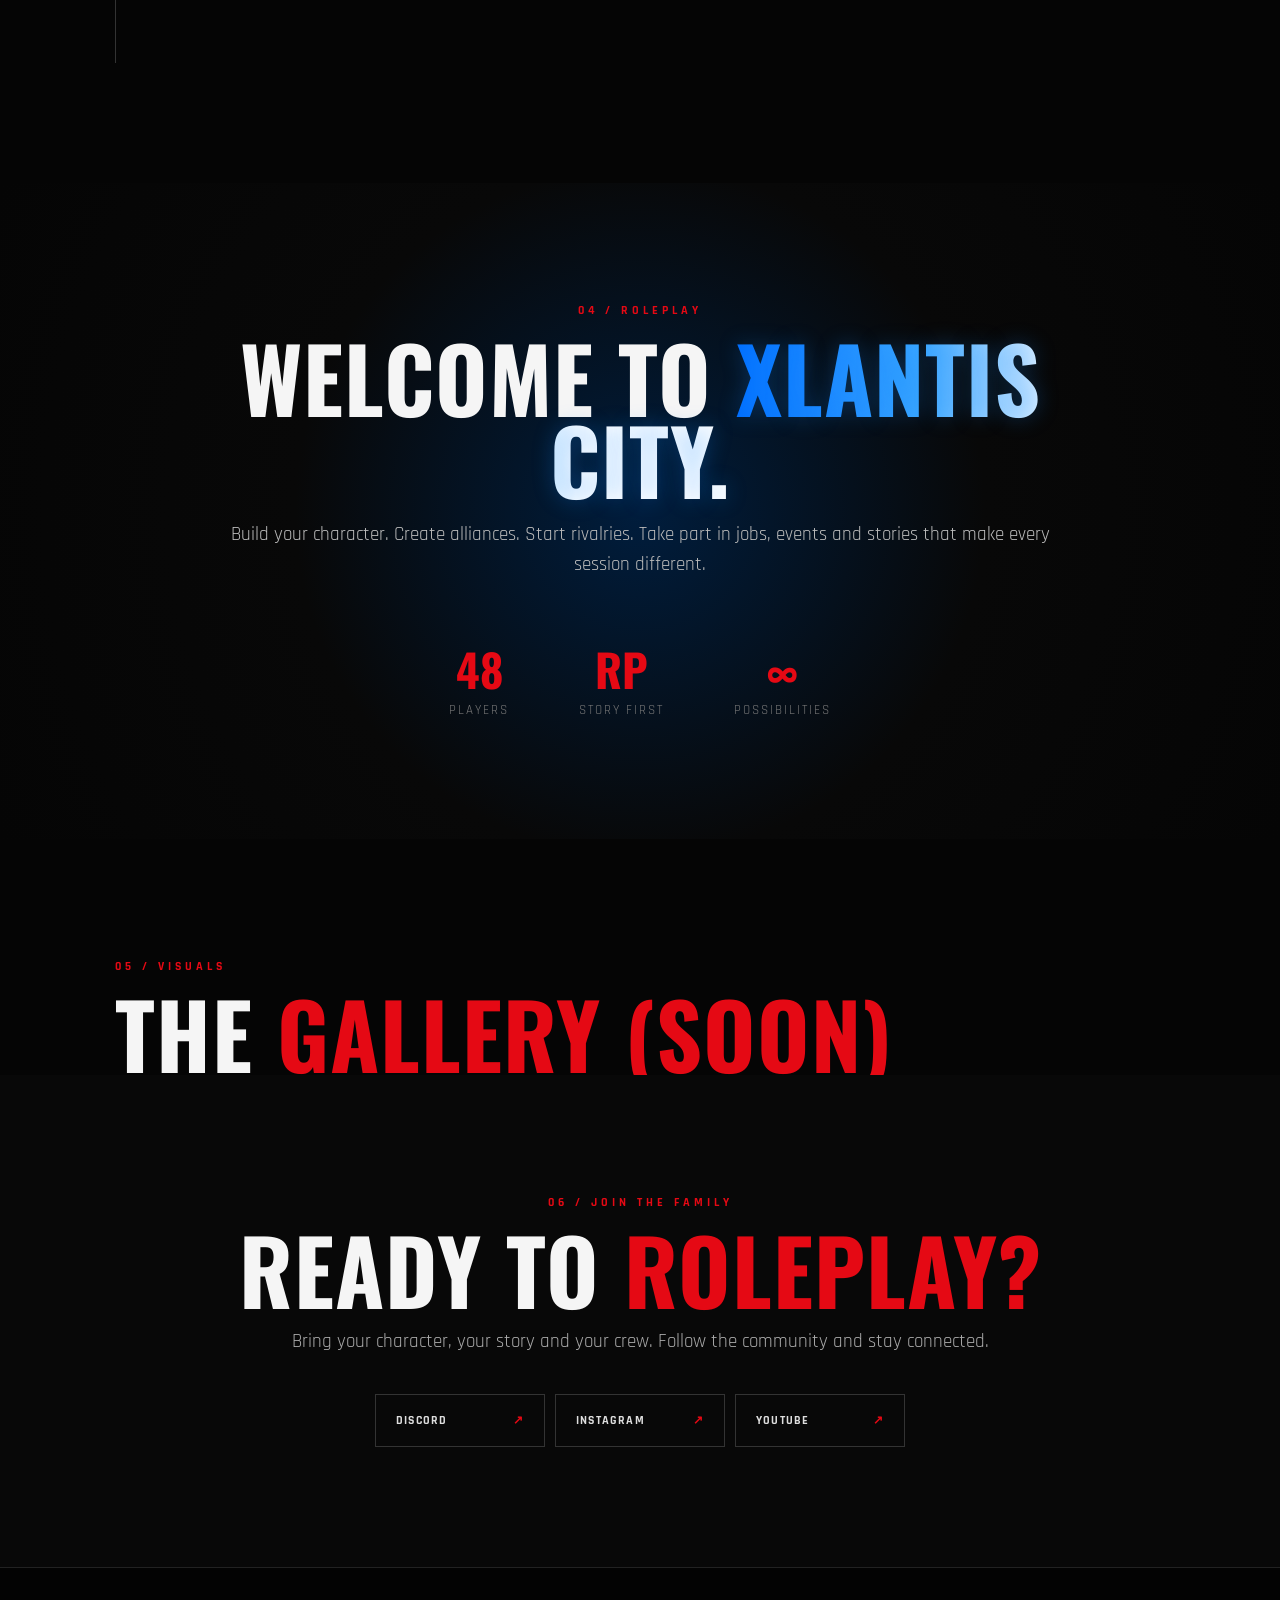
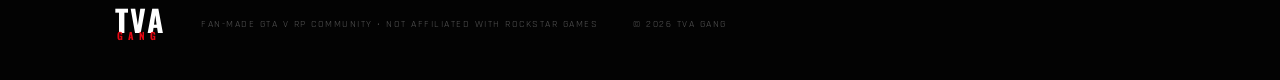
==== commit 0c1d452d: "Change player count from 45 to 48" ====
--- a/index.html
+++ b/index.html
@@ -1 +1 @@
-<!doctype html><html lang="en"><head><meta charset="utf-8"><meta name="viewport" content="width=device-width, initial-scale=1"><meta name="description" content="TVA Gang — fan-made GTA V RP community website."><title>TVA GANG | GTA V RP</title><link rel="preconnect" href="https://fonts.googleapis.com"><link rel="preconnect" href="https://fonts.gstatic.com" crossorigin><link href="https://fonts.googleapis.com/css2?family=Oswald:wght@400;500;600;700&family=Rajdhani:wght@400;500;600;700&display=swap" rel="stylesheet"><link rel="stylesheet" href="style.css"><style>.hero-founder{width:min(520px,42vw);padding:34px 38px;gap:26px}.founder-crown{font-size:64px}.hero-founder h3{font-size:44px}.hero-founder strong{font-size:12px;letter-spacing:2.5px}.hero-founder p:last-child{font-size:14px;line-height:1.45}.hero-founder .role{font-size:13px;letter-spacing:4px}#gallery{padding-bottom:0}</style></head><body><div class="noise"></div><header class="nav"><a class="brand" href="index.html"><span>TVA</span><small>GANG</small></a><button class="menu" aria-label="Open menu">☰</button><nav><a href="#about">ABOUT</a><a href="#leadership">LEADERSHIP</a><a class="players-link" href="players.html">👥 PLAYERS</a><a href="#story">STORY</a><a href="#rp">GTA 5 RP</a><a href="#gallery">GALLERY</a><a href="#community">COMMUNITY</a></nav></header><main><section id="home" class="hero"><div class="hero-content reveal"><p class="eyebrow">GTA V ROLEPLAY • FAN COMMUNITY</p><h1>ONE FAMILY.<br><span>ONE LEGACY.</span></h1><p class="lead">Welcome to TVA — a fan-made GTA V RP gang community built on loyalty, respect and unforgettable stories.</p><div class="actions"><a class="btn primary" href="players.html">MEET THE 45 PLAYERS</a><a class="btn ghost" href="#story">ENTER THE STORY</a></div></div><div class="hero-founder"><span class="founder-crown">♛</span><div><p class="role">THE FOUNDER</p><h3>TVA Joker</h3><strong>FOUNDER / CREATOR OF TVA</strong><p>The one who started the family. The name behind the beginning of TVA.</p></div></div><div class="hero-mark" aria-hidden="true">TVA</div><div class="scroll">SCROLL <span>↓</span></div></section><section id="about" class="section about reveal"><div><p class="eyebrow">01 / THE FAMILY</p><h2>MORE THAN A <span>GANG.</span></h2></div><div class="copy"><p>TVA is a fan-created GTA V RP gang community focused on character-driven roleplay, loyalty and cinematic storytelling.</p><p>Meet the leadership on this page, then use the <strong>PLAYERS</strong> button to explore the full 45-player roster.</p></div></section><section id="leadership" class="section dark reveal"><p class="eyebrow">02 / COMMAND</p><h2>TVA <span>LEADERSHIP</span></h2><div class="leadership-grid"><article class="leader-card boss"><span class="rank-no">01</span><div class="leader-icon">♛</div><p class="role">LEADER</p><h3>TVA Parunth Vasu</h3><p>Leader of TVA and the highest command within the family.</p></article><article class="leader-card"><span class="rank-no">02</span><div class="leader-icon">◆</div><p class="role">CO-LEADER</p><h3>TVA Chandra Boss</h3><p>Co-leader trusted with command, coordination and major decisions.</p></article><article class="leader-card"><span class="rank-no">03</span><div class="leader-icon">◆</div><p class="role">CO-LEADER</p><h3>TVA Ap Pappan</h3><p>Co-leader helping guide the crew and keep the family united.</p></article></div><div class="center-action"><a class="btn primary" href="players.html">VIEW ALL 45 PLAYERS →</a></div></section><section id="story" class="section reveal"><p class="eyebrow">03 / THE CHRONICLE</p><h2>TVA <span>STORY</span></h2><div class="founder-card"><div class="founder-icon">♛</div><div><p class="role">THE FOUNDER</p><h3>TVA Joker</h3><p class="founder-title">Founder / Creator of TVA</p><p>TVA Joker is recognized as the founder and creator of the TVA gang, the person who started the family and gave TVA its beginning.</p></div></div><div class="timeline"><div><span>01</span><h3>THE BEGINNING</h3><p>A small crew forms around one idea: nobody gets left behind.</p></div><div><span>02</span><h3>THE RISE</h3><p>Reputation grows through alliances, rivalries and bold RP operations.</p></div><div><span>03</span><h3>THE CODE</h3><p>Loyalty becomes the foundation. Betrayal has consequences.</p></div><div><span>04</span><h3>THE LEGACY</h3><p>Every member adds another chapter to the TVA story.</p></div></div></section><section id="rp" class="section rp reveal"><div class="rp-box"><p class="eyebrow">04 / ROLEPLAY</p><h2>WELCOME TO <span class="city-gradient">XLANTIS CITY.</span></h2><p>Build your character. Create alliances. Start rivalries. Take part in jobs, events and stories that make every session different.</p><div class="stats"><div><strong>45</strong><small>PLAYERS</small></div><div><strong>RP</strong><small>STORY FIRST</small></div><div><strong>∞</strong><small>POSSIBILITIES</small></div></div></div></section><section id="gallery" class="section reveal"><p class="eyebrow">05 / VISUALS</p><h2>THE <span>GALLERY (SOON)</span></h2></section><section id="community" class="section community reveal"><p class="eyebrow">06 / JOIN THE FAMILY</p><h2>READY TO <span>ROLEPLAY?</span></h2><p>Bring your character, your story and your crew. Follow the community and stay connected.</p><div class="socials"><a href="#" class="social">DISCORD <span>↗</span></a><a href="#" class="social">INSTAGRAM <span>↗</span></a><a href="#" class="social">YOUTUBE <span>↗</span></a></div></section></main><footer><div class="brand"><span>TVA</span><small>GANG</small></div><p>FAN-MADE GTA V RP COMMUNITY • NOT AFFILIATED WITH ROCKSTAR GAMES</p><p>© <span id="year"></span> TVA GANG</p></footer><script src="script.js"></script></body></html>+<!doctype html><html lang="en"><head><meta charset="utf-8"><meta name="viewport" content="width=device-width, initial-scale=1"><meta name="description" content="TVA Gang — fan-made GTA V RP community website."><title>TVA GANG | GTA V RP</title><link rel="preconnect" href="https://fonts.googleapis.com"><link rel="preconnect" href="https://fonts.gstatic.com" crossorigin><link href="https://fonts.googleapis.com/css2?family=Oswald:wght@400;500;600;700&family=Rajdhani:wght@400;500;600;700&display=swap" rel="stylesheet"><link rel="stylesheet" href="style.css"><style>.hero-founder{width:min(520px,42vw);padding:34px 38px;gap:26px}.founder-crown{font-size:64px}.hero-founder h3{font-size:44px}.hero-founder strong{font-size:12px;letter-spacing:2.5px}.hero-founder p:last-child{font-size:14px;line-height:1.45}.hero-founder .role{font-size:13px;letter-spacing:4px}#gallery{padding-bottom:0}</style></head><body><div class="noise"></div><header class="nav"><a class="brand" href="index.html"><span>TVA</span><small>GANG</small></a><button class="menu" aria-label="Open menu">☰</button><nav><a href="#about">ABOUT</a><a href="#leadership">LEADERSHIP</a><a class="players-link" href="players.html">👥 PLAYERS</a><a href="#story">STORY</a><a href="#rp">GTA 5 RP</a><a href="#gallery">GALLERY</a><a href="#community">COMMUNITY</a></nav></header><main><section id="home" class="hero"><div class="hero-content reveal"><p class="eyebrow">GTA V ROLEPLAY • FAN COMMUNITY</p><h1>ONE FAMILY.<br><span>ONE LEGACY.</span></h1><p class="lead">Welcome to TVA — a fan-made GTA V RP gang community built on loyalty, respect and unforgettable stories.</p><div class="actions"><a class="btn primary" href="players.html">MEET THE 48 PLAYERS</a><a class="btn ghost" href="#story">ENTER THE STORY</a></div></div><div class="hero-founder"><span class="founder-crown">♛</span><div><p class="role">THE FOUNDER</p><h3>TVA Joker</h3><strong>FOUNDER / CREATOR OF TVA</strong><p>The one who started the family. The name behind the beginning of TVA.</p></div></div><div class="hero-mark" aria-hidden="true">TVA</div><div class="scroll">SCROLL <span>↓</span></div></section><section id="about" class="section about reveal"><div><p class="eyebrow">01 / THE FAMILY</p><h2>MORE THAN A <span>GANG.</span></h2></div><div class="copy"><p>TVA is a fan-created GTA V RP gang community focused on character-driven roleplay, loyalty and cinematic storytelling.</p><p>Meet the leadership on this page, then use the <strong>PLAYERS</strong> button to explore the full 48-player roster.</p></div></section><section id="leadership" class="section dark reveal"><p class="eyebrow">02 / COMMAND</p><h2>TVA <span>LEADERSHIP</span></h2><div class="leadership-grid"><article class="leader-card boss"><span class="rank-no">01</span><div class="leader-icon">♛</div><p class="role">LEADER</p><h3>TVA Parunth Vasu</h3><p>Leader of TVA and the highest command within the family.</p></article><article class="leader-card"><span class="rank-no">02</span><div class="leader-icon">◆</div><p class="role">CO-LEADER</p><h3>TVA Chandra Boss</h3><p>Co-leader trusted with command, coordination and major decisions.</p></article><article class="leader-card"><span class="rank-no">03</span><div class="leader-icon">◆</div><p class="role">CO-LEADER</p><h3>TVA Ap Pappan</h3><p>Co-leader helping guide the crew and keep the family united.</p></article></div><div class="center-action"><a class="btn primary" href="players.html">VIEW ALL 48 PLAYERS →</a></div></section><section id="story" class="section reveal"><p class="eyebrow">03 / THE CHRONICLE</p><h2>TVA <span>STORY</span></h2><div class="founder-card"><div class="founder-icon">♛</div><div><p class="role">THE FOUNDER</p><h3>TVA Joker</h3><p class="founder-title">Founder / Creator of TVA</p><p>TVA Joker is recognized as the founder and creator of the TVA gang, the person who started the family and gave TVA its beginning.</p></div></div><div class="timeline"><div><span>01</span><h3>THE BEGINNING</h3><p>A small crew forms around one idea: nobody gets left behind.</p></div><div><span>02</span><h3>THE RISE</h3><p>Reputation grows through alliances, rivalries and bold RP operations.</p></div><div><span>03</span><h3>THE CODE</h3><p>Loyalty becomes the foundation. Betrayal has consequences.</p></div><div><span>04</span><h3>THE LEGACY</h3><p>Every member adds another chapter to the TVA story.</p></div></div></section><section id="rp" class="section rp reveal"><div class="rp-box"><p class="eyebrow">04 / ROLEPLAY</p><h2>WELCOME TO <span class="city-gradient">XLANTIS CITY.</span></h2><p>Build your character. Create alliances. Start rivalries. Take part in jobs, events and stories that make every session different.</p><div class="stats"><div><strong>48</strong><small>PLAYERS</small></div><div><strong>RP</strong><small>STORY FIRST</small></div><div><strong>∞</strong><small>POSSIBILITIES</small></div></div></div></section><section id="gallery" class="section reveal"><p class="eyebrow">05 / VISUALS</p><h2>THE <span>GALLERY (SOON)</span></h2></section><section id="community" class="section community reveal"><p class="eyebrow">06 / JOIN THE FAMILY</p><h2>READY TO <span>ROLEPLAY?</span></h2><p>Bring your character, your story and your crew. Follow the community and stay connected.</p><div class="socials"><a href="#" class="social">DISCORD <span>↗</span></a><a href="#" class="social">INSTAGRAM <span>↗</span></a><a href="#" class="social">YOUTUBE <span>↗</span></a></div></section></main><footer><div class="brand"><span>TVA</span><small>GANG</small></div><p>FAN-MADE GTA V RP COMMUNITY • NOT AFFILIATED WITH ROCKSTAR GAMES</p><p>© <span id="year"></span> TVA GANG</p></footer><script src="script.js"></script></body></html>
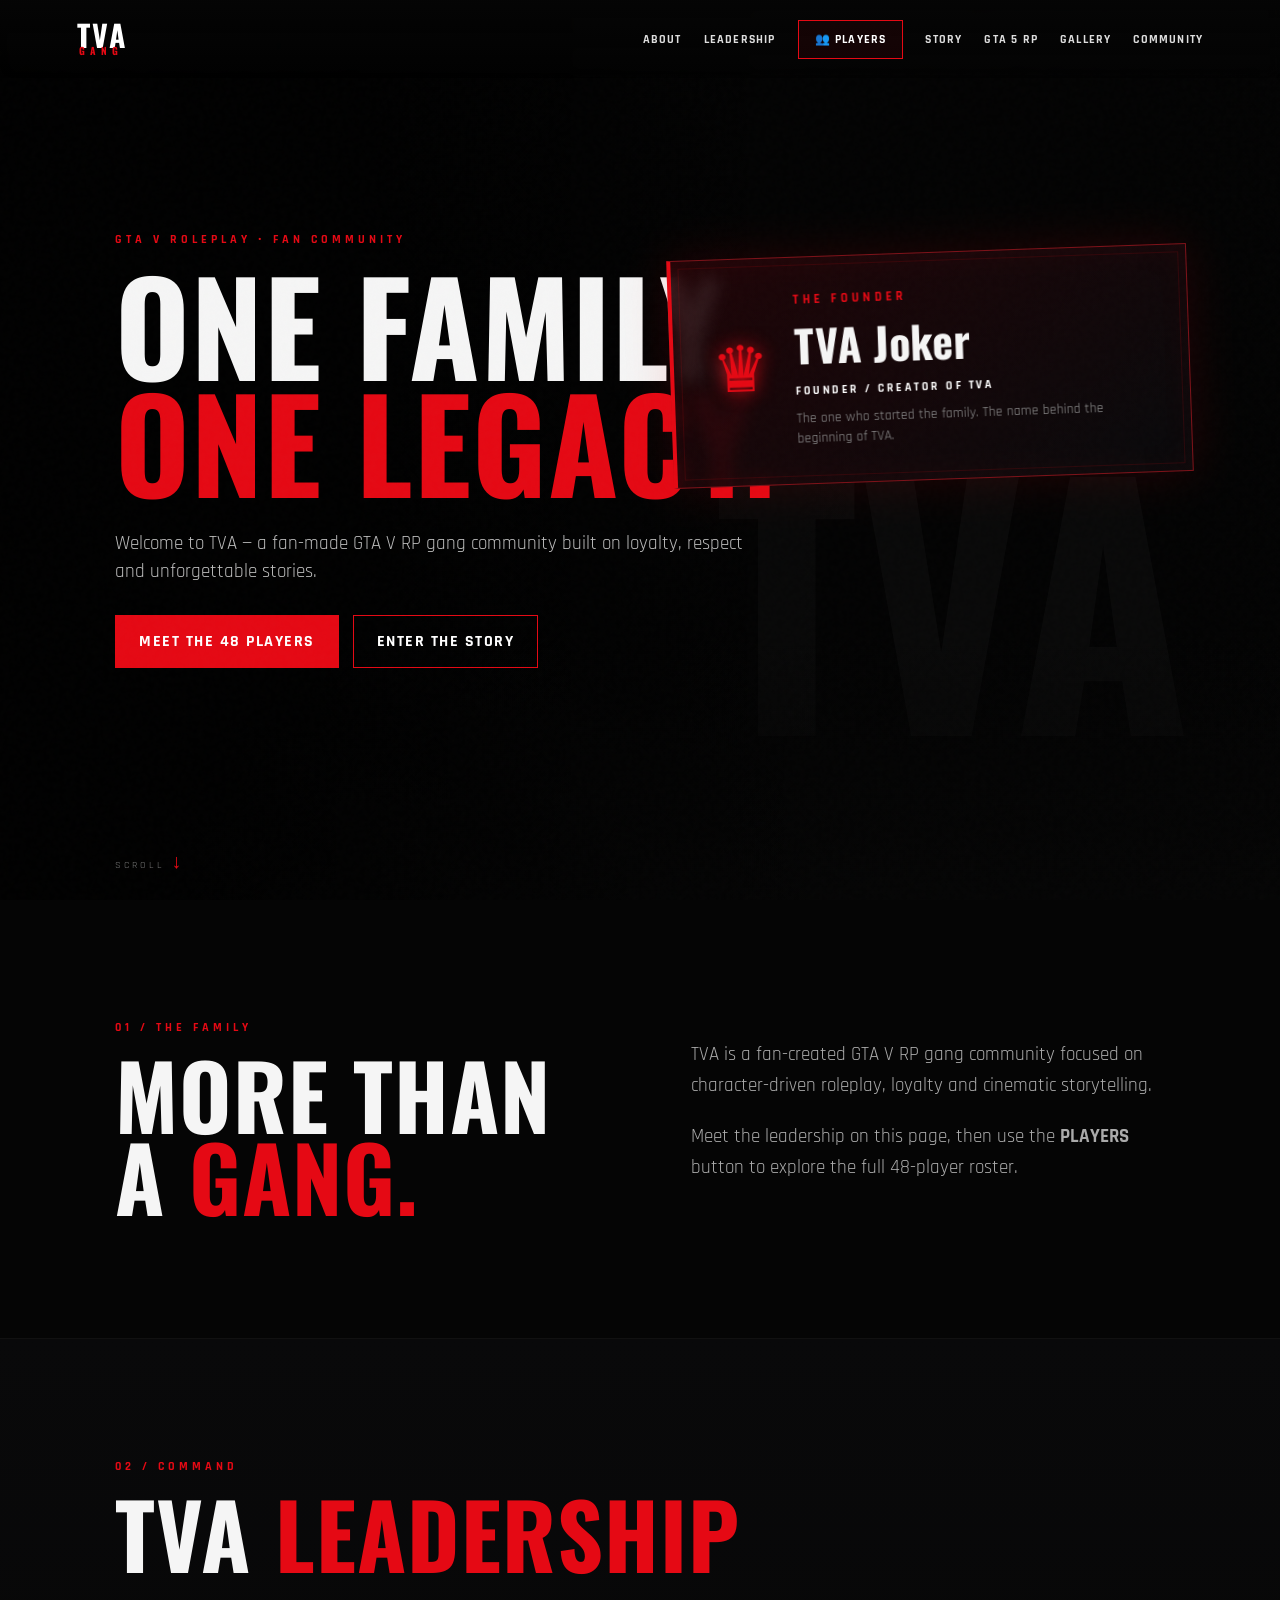
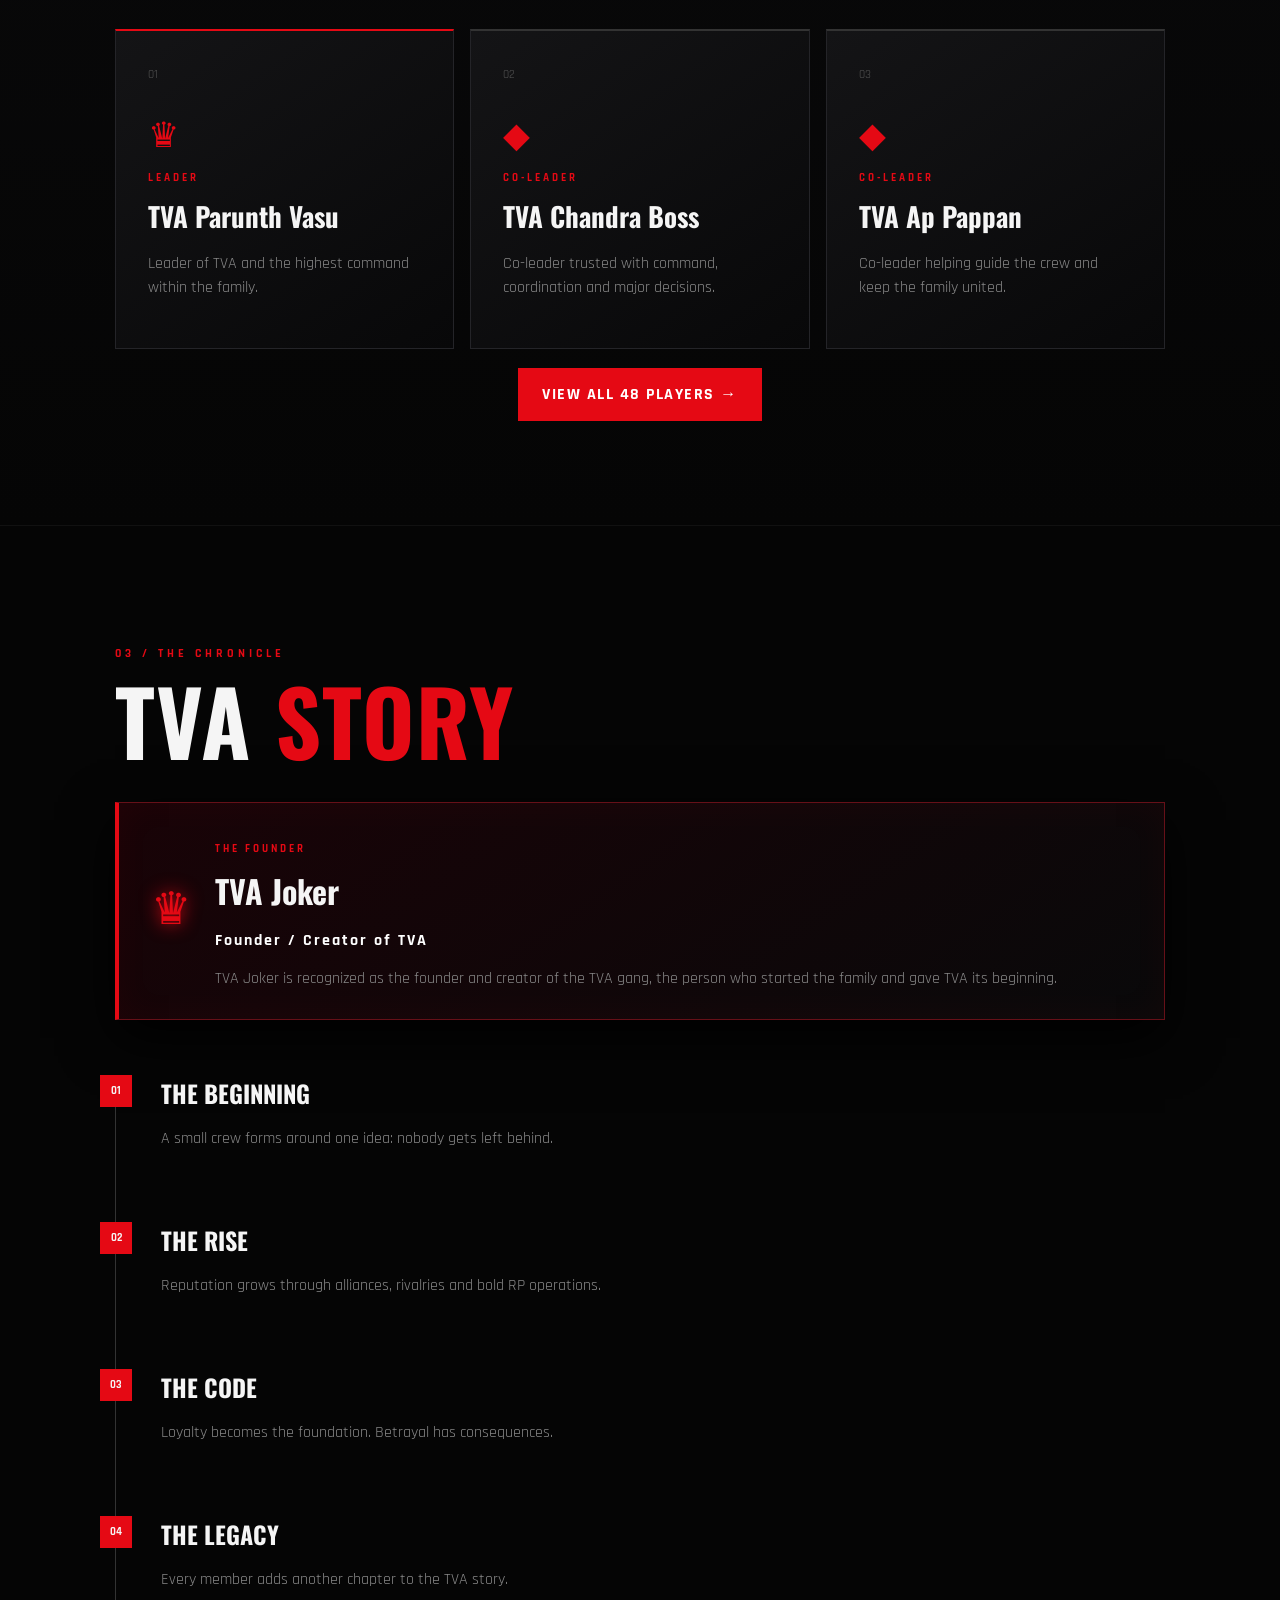
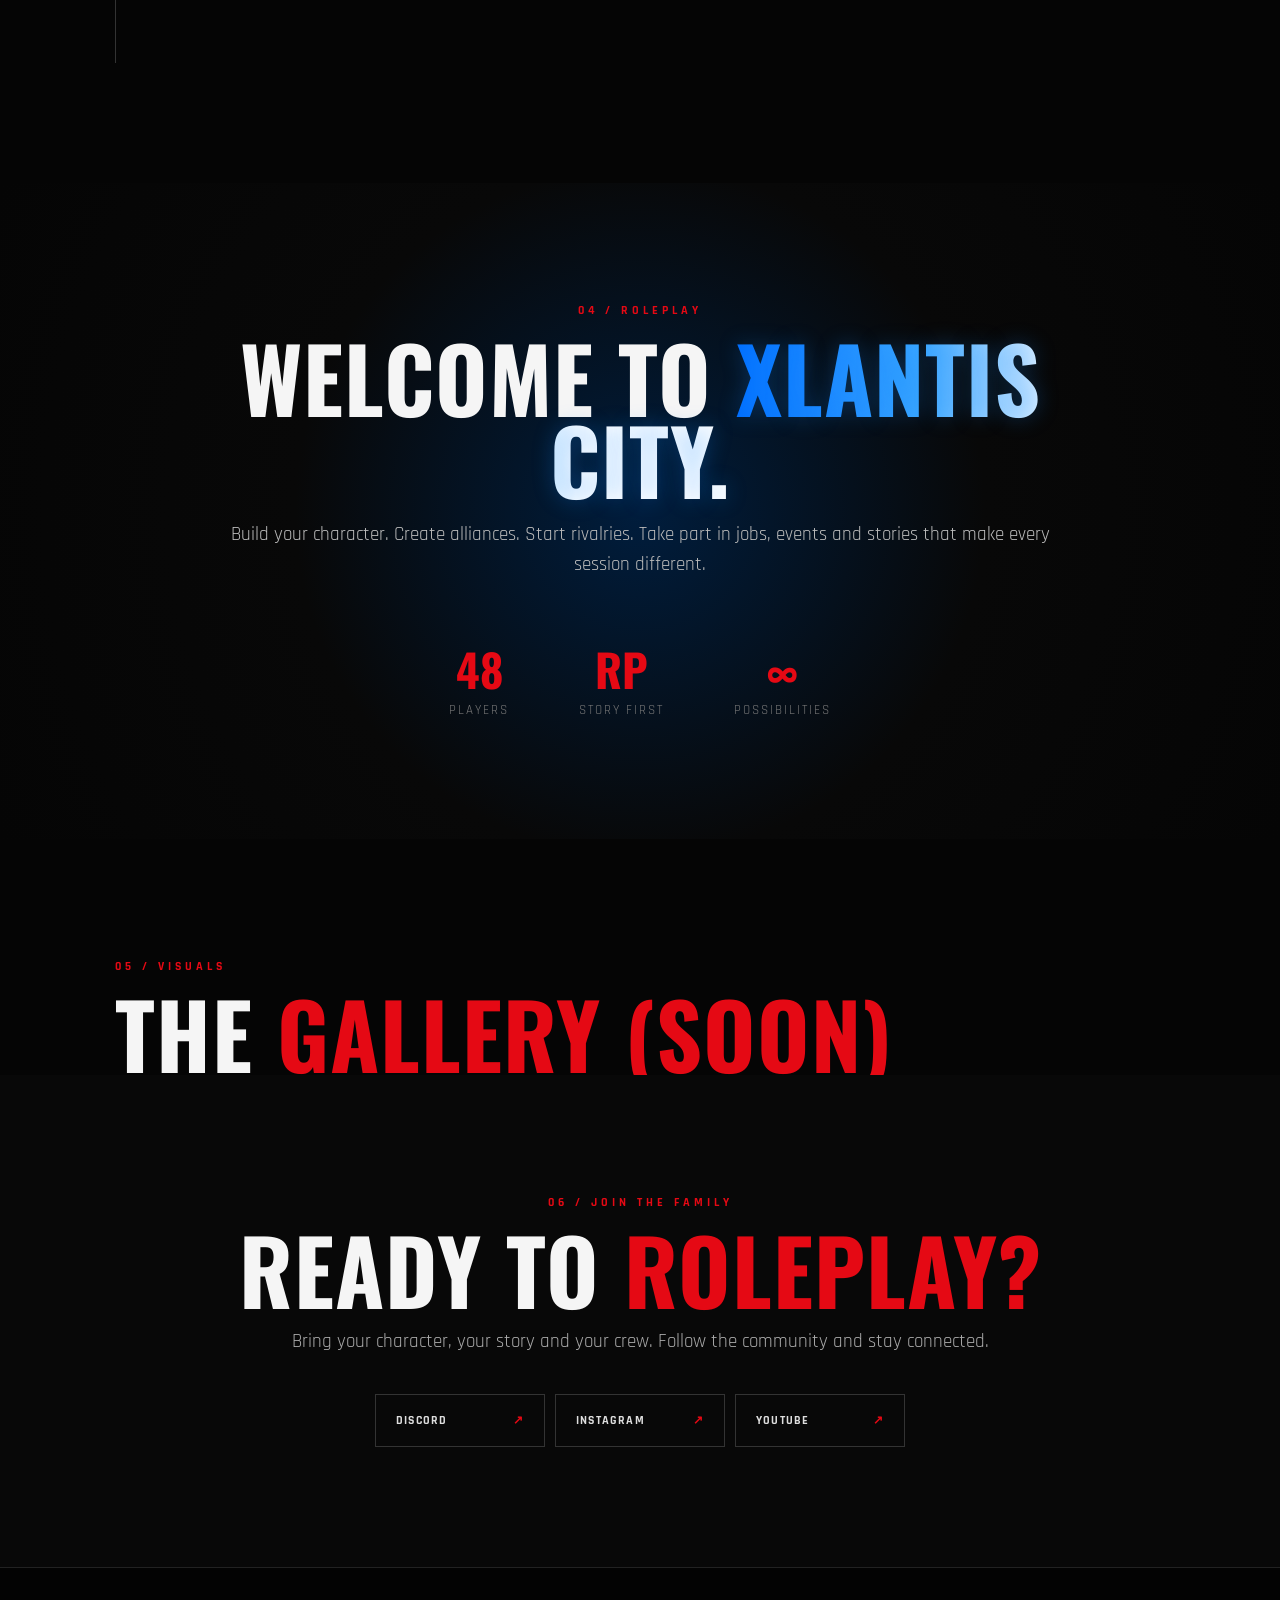
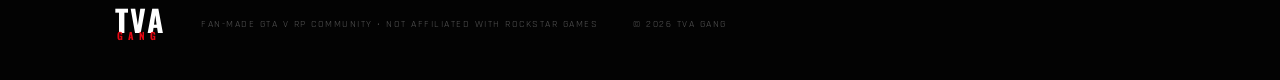
==== commit d6c80ac0: "Use custom image as homepage background" ====
--- a/index.html
+++ b/index.html
@@ -1 +1 @@
-<!doctype html><html lang="en"><head><meta charset="utf-8"><meta name="viewport" content="width=device-width, initial-scale=1"><meta name="description" content="TVA Gang — fan-made GTA V RP community website."><title>TVA GANG | GTA V RP</title><link rel="preconnect" href="https://fonts.googleapis.com"><link rel="preconnect" href="https://fonts.gstatic.com" crossorigin><link href="https://fonts.googleapis.com/css2?family=Oswald:wght@400;500;600;700&family=Rajdhani:wght@400;500;600;700&display=swap" rel="stylesheet"><link rel="stylesheet" href="style.css"><style>.hero-founder{width:min(520px,42vw);padding:34px 38px;gap:26px}.founder-crown{font-size:64px}.hero-founder h3{font-size:44px}.hero-founder strong{font-size:12px;letter-spacing:2.5px}.hero-founder p:last-child{font-size:14px;line-height:1.45}.hero-founder .role{font-size:13px;letter-spacing:4px}#gallery{padding-bottom:0}</style></head><body><div class="noise"></div><header class="nav"><a class="brand" href="index.html"><span>TVA</span><small>GANG</small></a><button class="menu" aria-label="Open menu">☰</button><nav><a href="#about">ABOUT</a><a href="#leadership">LEADERSHIP</a><a class="players-link" href="players.html">👥 PLAYERS</a><a href="#story">STORY</a><a href="#rp">GTA 5 RP</a><a href="#gallery">GALLERY</a><a href="#community">COMMUNITY</a></nav></header><main><section id="home" class="hero"><div class="hero-content reveal"><p class="eyebrow">GTA V ROLEPLAY • FAN COMMUNITY</p><h1>ONE FAMILY.<br><span>ONE LEGACY.</span></h1><p class="lead">Welcome to TVA — a fan-made GTA V RP gang community built on loyalty, respect and unforgettable stories.</p><div class="actions"><a class="btn primary" href="players.html">MEET THE 48 PLAYERS</a><a class="btn ghost" href="#story">ENTER THE STORY</a></div></div><div class="hero-founder"><span class="founder-crown">♛</span><div><p class="role">THE FOUNDER</p><h3>TVA Joker</h3><strong>FOUNDER / CREATOR OF TVA</strong><p>The one who started the family. The name behind the beginning of TVA.</p></div></div><div class="hero-mark" aria-hidden="true">TVA</div><div class="scroll">SCROLL <span>↓</span></div></section><section id="about" class="section about reveal"><div><p class="eyebrow">01 / THE FAMILY</p><h2>MORE THAN A <span>GANG.</span></h2></div><div class="copy"><p>TVA is a fan-created GTA V RP gang community focused on character-driven roleplay, loyalty and cinematic storytelling.</p><p>Meet the leadership on this page, then use the <strong>PLAYERS</strong> button to explore the full 48-player roster.</p></div></section><section id="leadership" class="section dark reveal"><p class="eyebrow">02 / COMMAND</p><h2>TVA <span>LEADERSHIP</span></h2><div class="leadership-grid"><article class="leader-card boss"><span class="rank-no">01</span><div class="leader-icon">♛</div><p class="role">LEADER</p><h3>TVA Parunth Vasu</h3><p>Leader of TVA and the highest command within the family.</p></article><article class="leader-card"><span class="rank-no">02</span><div class="leader-icon">◆</div><p class="role">CO-LEADER</p><h3>TVA Chandra Boss</h3><p>Co-leader trusted with command, coordination and major decisions.</p></article><article class="leader-card"><span class="rank-no">03</span><div class="leader-icon">◆</div><p class="role">CO-LEADER</p><h3>TVA Ap Pappan</h3><p>Co-leader helping guide the crew and keep the family united.</p></article></div><div class="center-action"><a class="btn primary" href="players.html">VIEW ALL 48 PLAYERS →</a></div></section><section id="story" class="section reveal"><p class="eyebrow">03 / THE CHRONICLE</p><h2>TVA <span>STORY</span></h2><div class="founder-card"><div class="founder-icon">♛</div><div><p class="role">THE FOUNDER</p><h3>TVA Joker</h3><p class="founder-title">Founder / Creator of TVA</p><p>TVA Joker is recognized as the founder and creator of the TVA gang, the person who started the family and gave TVA its beginning.</p></div></div><div class="timeline"><div><span>01</span><h3>THE BEGINNING</h3><p>A small crew forms around one idea: nobody gets left behind.</p></div><div><span>02</span><h3>THE RISE</h3><p>Reputation grows through alliances, rivalries and bold RP operations.</p></div><div><span>03</span><h3>THE CODE</h3><p>Loyalty becomes the foundation. Betrayal has consequences.</p></div><div><span>04</span><h3>THE LEGACY</h3><p>Every member adds another chapter to the TVA story.</p></div></div></section><section id="rp" class="section rp reveal"><div class="rp-box"><p class="eyebrow">04 / ROLEPLAY</p><h2>WELCOME TO <span class="city-gradient">XLANTIS CITY.</span></h2><p>Build your character. Create alliances. Start rivalries. Take part in jobs, events and stories that make every session different.</p><div class="stats"><div><strong>48</strong><small>PLAYERS</small></div><div><strong>RP</strong><small>STORY FIRST</small></div><div><strong>∞</strong><small>POSSIBILITIES</small></div></div></div></section><section id="gallery" class="section reveal"><p class="eyebrow">05 / VISUALS</p><h2>THE <span>GALLERY (SOON)</span></h2></section><section id="community" class="section community reveal"><p class="eyebrow">06 / JOIN THE FAMILY</p><h2>READY TO <span>ROLEPLAY?</span></h2><p>Bring your character, your story and your crew. Follow the community and stay connected.</p><div class="socials"><a href="#" class="social">DISCORD <span>↗</span></a><a href="#" class="social">INSTAGRAM <span>↗</span></a><a href="#" class="social">YOUTUBE <span>↗</span></a></div></section></main><footer><div class="brand"><span>TVA</span><small>GANG</small></div><p>FAN-MADE GTA V RP COMMUNITY • NOT AFFILIATED WITH ROCKSTAR GAMES</p><p>© <span id="year"></span> TVA GANG</p></footer><script src="script.js"></script></body></html>+<!doctype html><html lang="en"><head><meta charset="utf-8"><meta name="viewport" content="width=device-width, initial-scale=1"><meta name="description" content="TVA Gang — fan-made GTA V RP community website."><title>TVA GANG | GTA V RP</title><link rel="preconnect" href="https://fonts.googleapis.com"><link rel="preconnect" href="https://fonts.gstatic.com" crossorigin><link href="https://fonts.googleapis.com/css2?family=Oswald:wght@400;500;600;700&family=Rajdhani:wght@400;500;600;700&display=swap" rel="stylesheet"><link rel="stylesheet" href="style.css"><style>.hero-founder{width:min(520px,42vw);padding:34px 38px;gap:26px}.founder-crown{font-size:64px}.hero-founder h3{font-size:44px}.hero-founder strong{font-size:12px;letter-spacing:2.5px}.hero-founder p:last-child{font-size:14px;line-height:1.45}.hero-founder .role{font-size:13px;letter-spacing:4px}#gallery{padding-bottom:0}.hero{background-image:linear-gradient(90deg,rgba(0,0,0,.78) 0%,rgba(0,0,0,.48) 48%,rgba(0,0,0,.38) 100%),url('assets/tva-home-bg.webp')!important;background-size:cover;background-position:center center;background-repeat:no-repeat}</style></head><body><div class="noise"></div><header class="nav"><a class="brand" href="index.html"><span>TVA</span><small>GANG</small></a><button class="menu" aria-label="Open menu">☰</button><nav><a href="#about">ABOUT</a><a href="#leadership">LEADERSHIP</a><a class="players-link" href="players.html">👥 PLAYERS</a><a href="#story">STORY</a><a href="#rp">GTA 5 RP</a><a href="#gallery">GALLERY</a><a href="#community">COMMUNITY</a></nav></header><main><section id="home" class="hero"><div class="hero-content reveal"><p class="eyebrow">GTA V ROLEPLAY • FAN COMMUNITY</p><h1>ONE FAMILY.<br><span>ONE LEGACY.</span></h1><p class="lead">Welcome to TVA — a fan-made GTA V RP gang community built on loyalty, respect and unforgettable stories.</p><div class="actions"><a class="btn primary" href="players.html">MEET THE 48 PLAYERS</a><a class="btn ghost" href="#story">ENTER THE STORY</a></div></div><div class="hero-founder"><span class="founder-crown">♛</span><div><p class="role">THE FOUNDER</p><h3>TVA Joker</h3><strong>FOUNDER / CREATOR OF TVA</strong><p>The one who started the family. The name behind the beginning of TVA.</p></div></div><div class="hero-mark" aria-hidden="true">TVA</div><div class="scroll">SCROLL <span>↓</span></div></section><section id="about" class="section about reveal"><div><p class="eyebrow">01 / THE FAMILY</p><h2>MORE THAN A <span>GANG.</span></h2></div><div class="copy"><p>TVA is a fan-created GTA V RP gang community focused on character-driven roleplay, loyalty and cinematic storytelling.</p><p>Meet the leadership on this page, then use the <strong>PLAYERS</strong> button to explore the full 48-player roster.</p></div></section><section id="leadership" class="section dark reveal"><p class="eyebrow">02 / COMMAND</p><h2>TVA <span>LEADERSHIP</span></h2><div class="leadership-grid"><article class="leader-card boss"><span class="rank-no">01</span><div class="leader-icon">♛</div><p class="role">LEADER</p><h3>TVA Parunth Vasu</h3><p>Leader of TVA and the highest command within the family.</p></article><article class="leader-card"><span class="rank-no">02</span><div class="leader-icon">◆</div><p class="role">CO-LEADER</p><h3>TVA Chandra Boss</h3><p>Co-leader trusted with command, coordination and major decisions.</p></article><article class="leader-card"><span class="rank-no">03</span><div class="leader-icon">◆</div><p class="role">CO-LEADER</p><h3>TVA Ap Pappan</h3><p>Co-leader helping guide the crew and keep the family united.</p></article></div><div class="center-action"><a class="btn primary" href="players.html">VIEW ALL 48 PLAYERS →</a></div></section><section id="story" class="section reveal"><p class="eyebrow">03 / THE CHRONICLE</p><h2>TVA <span>STORY</span></h2><div class="founder-card"><div class="founder-icon">♛</div><div><p class="role">THE FOUNDER</p><h3>TVA Joker</h3><p class="founder-title">Founder / Creator of TVA</p><p>TVA Joker is recognized as the founder and creator of the TVA gang, the person who started the family and gave TVA its beginning.</p></div></div><div class="timeline"><div><span>01</span><h3>THE BEGINNING</h3><p>A small crew forms around one idea: nobody gets left behind.</p></div><div><span>02</span><h3>THE RISE</h3><p>Reputation grows through alliances, rivalries and bold RP operations.</p></div><div><span>03</span><h3>THE CODE</h3><p>Loyalty becomes the foundation. Betrayal has consequences.</p></div><div><span>04</span><h3>THE LEGACY</h3><p>Every member adds another chapter to the TVA story.</p></div></div></section><section id="rp" class="section rp reveal"><div class="rp-box"><p class="eyebrow">04 / ROLEPLAY</p><h2>WELCOME TO <span class="city-gradient">XLANTIS CITY.</span></h2><p>Build your character. Create alliances. Start rivalries. Take part in jobs, events and stories that make every session different.</p><div class="stats"><div><strong>48</strong><small>PLAYERS</small></div><div><strong>RP</strong><small>STORY FIRST</small></div><div><strong>∞</strong><small>POSSIBILITIES</small></div></div></div></section><section id="gallery" class="section reveal"><p class="eyebrow">05 / VISUALS</p><h2>THE <span>GALLERY (SOON)</span></h2></section><section id="community" class="section community reveal"><p class="eyebrow">06 / JOIN THE FAMILY</p><h2>READY TO <span>ROLEPLAY?</span></h2><p>Bring your character, your story and your crew. Follow the community and stay connected.</p><div class="socials"><a href="#" class="social">DISCORD <span>↗</span></a><a href="#" class="social">INSTAGRAM <span>↗</span></a><a href="#" class="social">YOUTUBE <span>↗</span></a></div></section></main><footer><div class="brand"><span>TVA</span><small>GANG</small></div><p>FAN-MADE GTA V RP COMMUNITY • NOT AFFILIATED WITH ROCKSTAR GAMES</p><p>© <span id="year"></span> TVA GANG</p></footer><script src="script.js"></script></body></html>
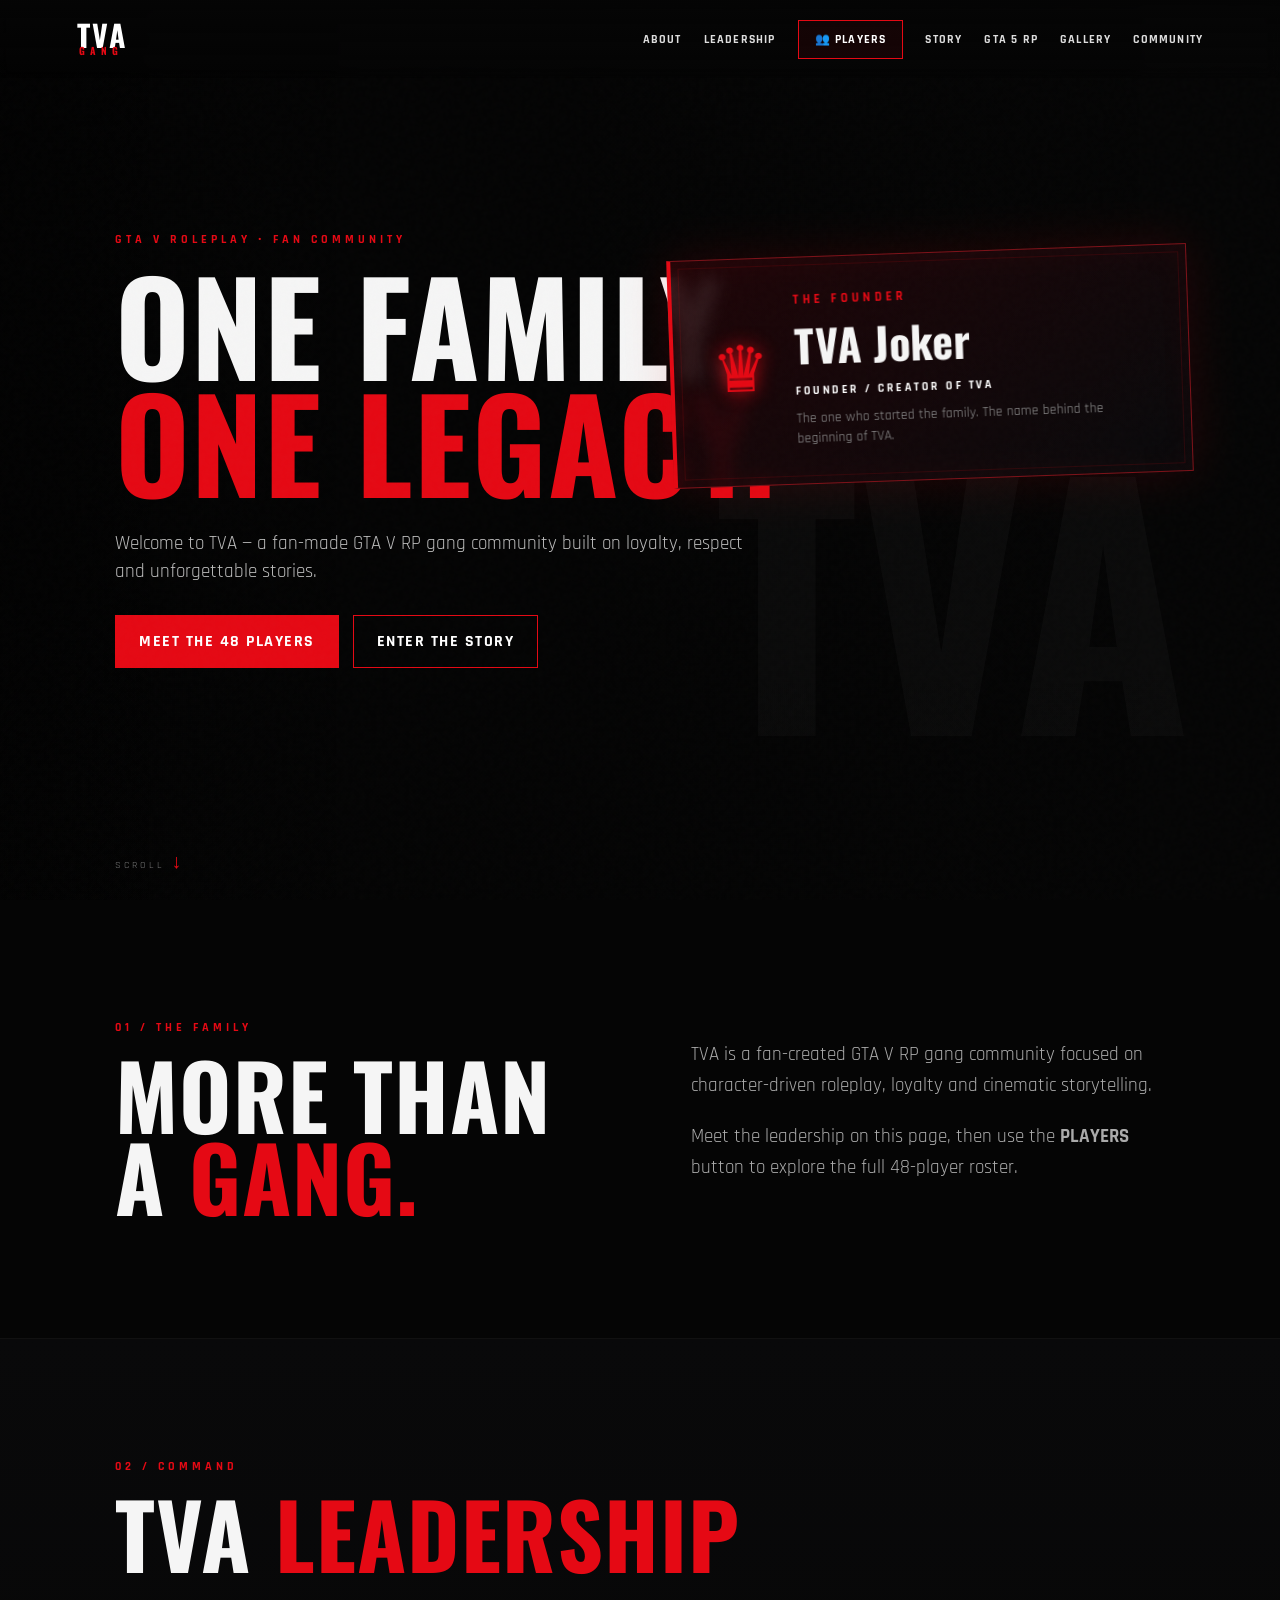
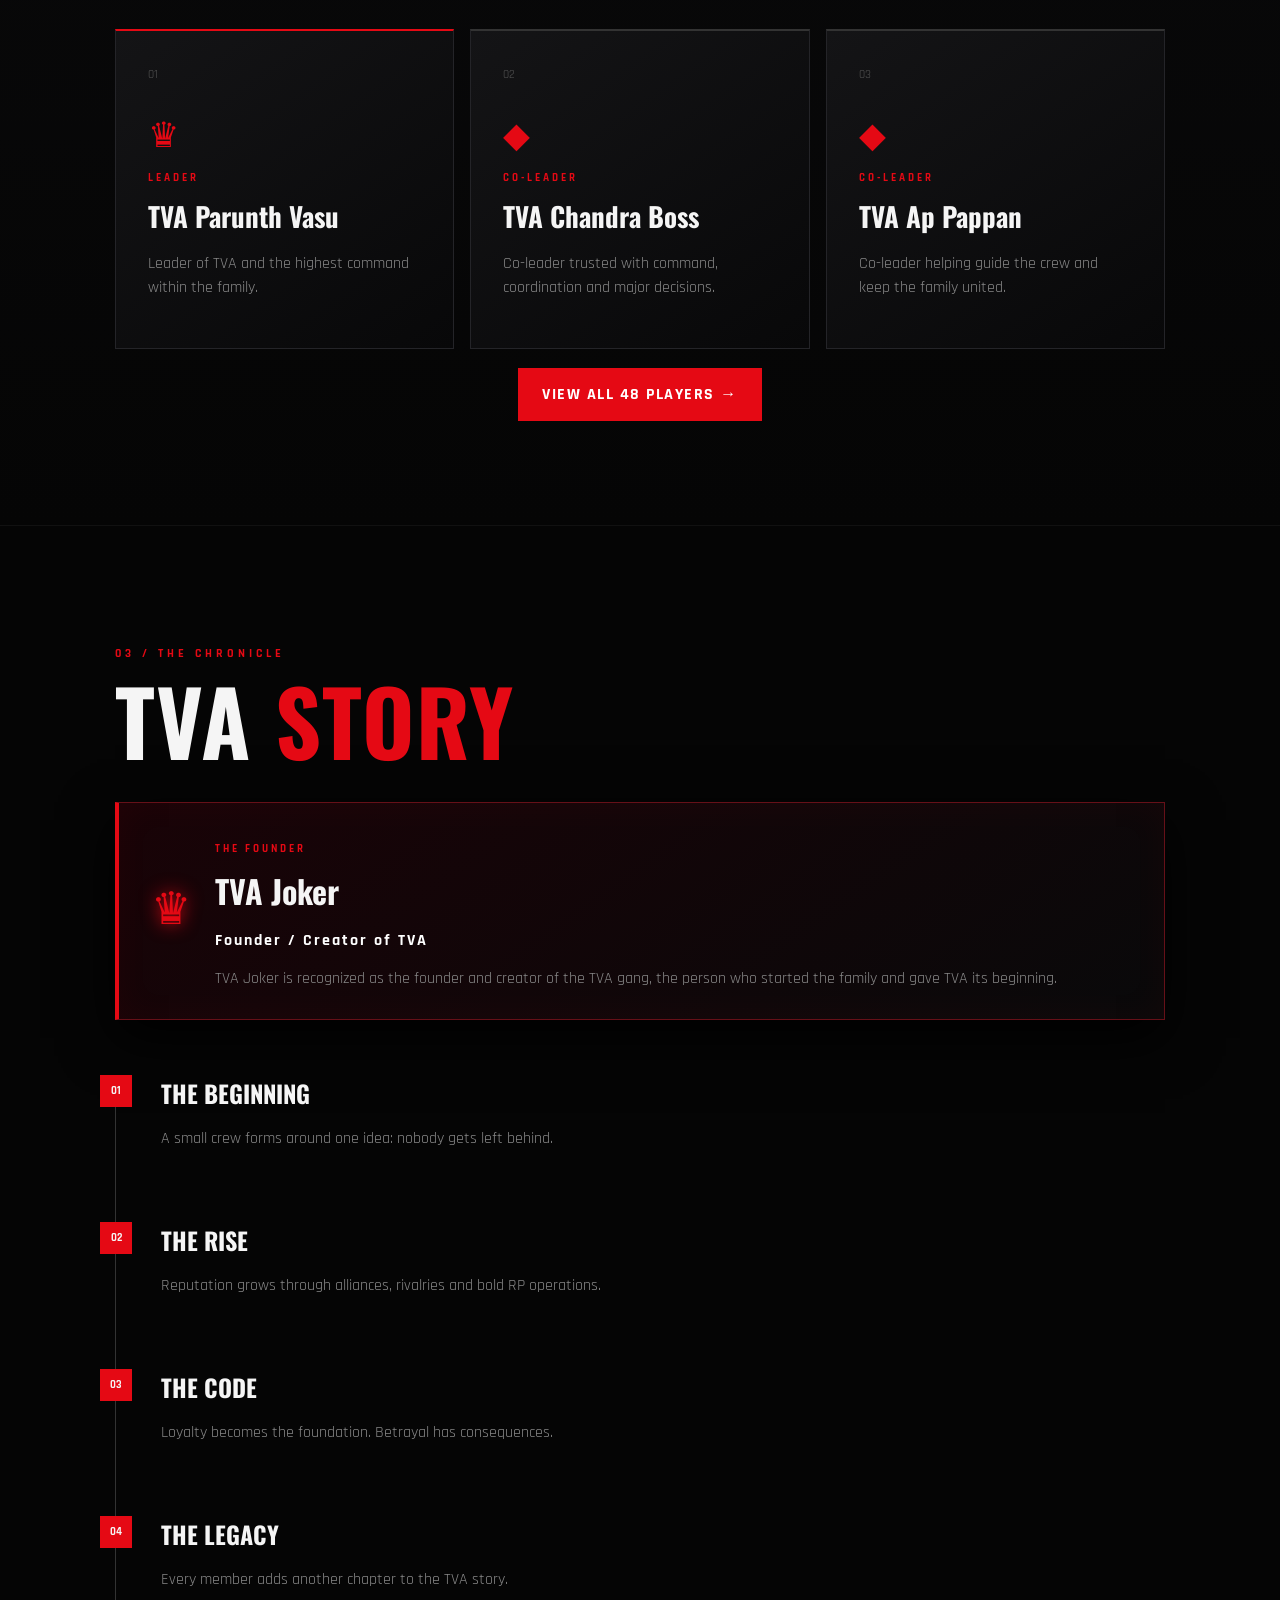
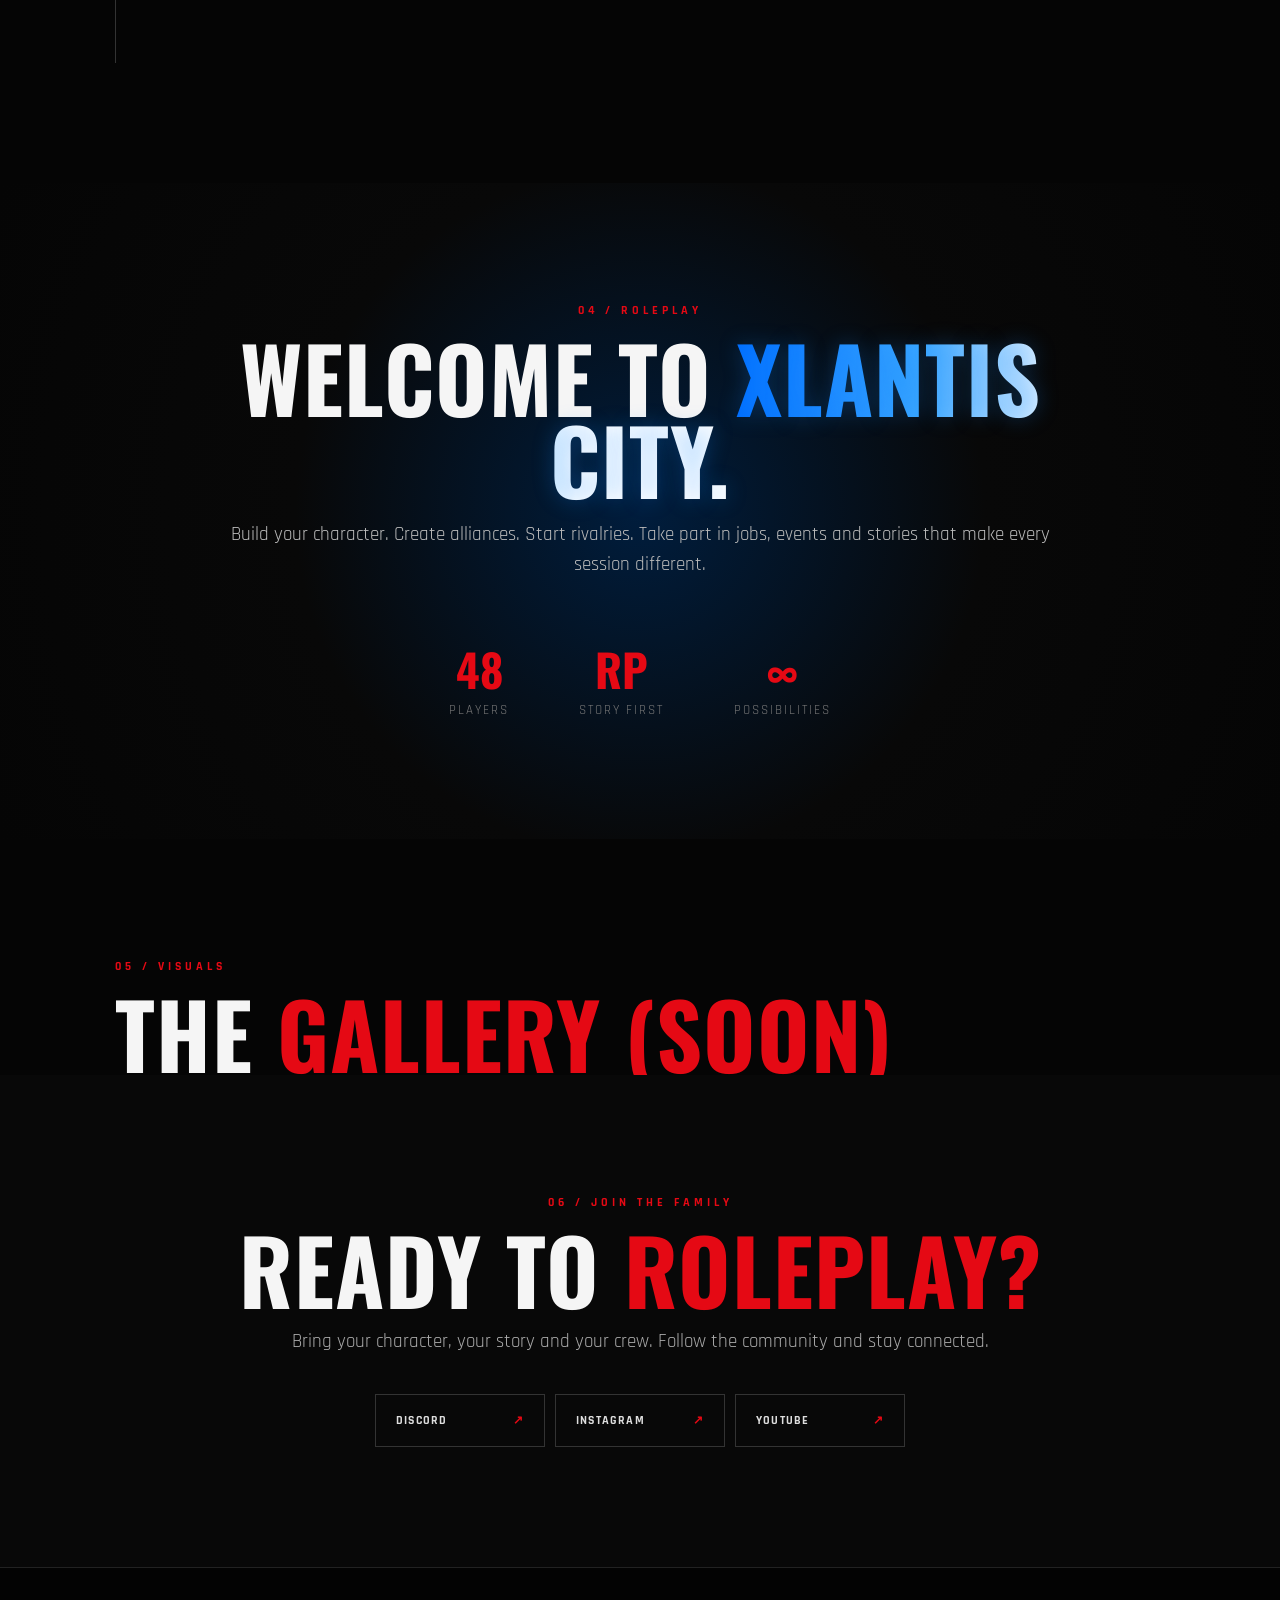
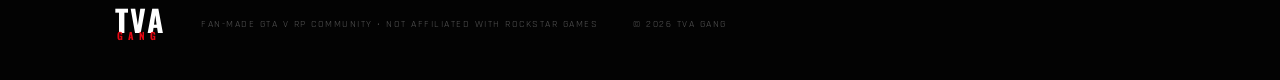
==== commit 8ec9620e: "Make homepage background image visible" ====
--- a/index.html
+++ b/index.html
@@ -1 +1 @@
-<!doctype html><html lang="en"><head><meta charset="utf-8"><meta name="viewport" content="width=device-width, initial-scale=1"><meta name="description" content="TVA Gang — fan-made GTA V RP community website."><title>TVA GANG | GTA V RP</title><link rel="preconnect" href="https://fonts.googleapis.com"><link rel="preconnect" href="https://fonts.gstatic.com" crossorigin><link href="https://fonts.googleapis.com/css2?family=Oswald:wght@400;500;600;700&family=Rajdhani:wght@400;500;600;700&display=swap" rel="stylesheet"><link rel="stylesheet" href="style.css"><style>.hero-founder{width:min(520px,42vw);padding:34px 38px;gap:26px}.founder-crown{font-size:64px}.hero-founder h3{font-size:44px}.hero-founder strong{font-size:12px;letter-spacing:2.5px}.hero-founder p:last-child{font-size:14px;line-height:1.45}.hero-founder .role{font-size:13px;letter-spacing:4px}#gallery{padding-bottom:0}.hero{background-image:linear-gradient(90deg,rgba(0,0,0,.78) 0%,rgba(0,0,0,.48) 48%,rgba(0,0,0,.38) 100%),url('assets/tva-home-bg.webp')!important;background-size:cover;background-position:center center;background-repeat:no-repeat}</style></head><body><div class="noise"></div><header class="nav"><a class="brand" href="index.html"><span>TVA</span><small>GANG</small></a><button class="menu" aria-label="Open menu">☰</button><nav><a href="#about">ABOUT</a><a href="#leadership">LEADERSHIP</a><a class="players-link" href="players.html">👥 PLAYERS</a><a href="#story">STORY</a><a href="#rp">GTA 5 RP</a><a href="#gallery">GALLERY</a><a href="#community">COMMUNITY</a></nav></header><main><section id="home" class="hero"><div class="hero-content reveal"><p class="eyebrow">GTA V ROLEPLAY • FAN COMMUNITY</p><h1>ONE FAMILY.<br><span>ONE LEGACY.</span></h1><p class="lead">Welcome to TVA — a fan-made GTA V RP gang community built on loyalty, respect and unforgettable stories.</p><div class="actions"><a class="btn primary" href="players.html">MEET THE 48 PLAYERS</a><a class="btn ghost" href="#story">ENTER THE STORY</a></div></div><div class="hero-founder"><span class="founder-crown">♛</span><div><p class="role">THE FOUNDER</p><h3>TVA Joker</h3><strong>FOUNDER / CREATOR OF TVA</strong><p>The one who started the family. The name behind the beginning of TVA.</p></div></div><div class="hero-mark" aria-hidden="true">TVA</div><div class="scroll">SCROLL <span>↓</span></div></section><section id="about" class="section about reveal"><div><p class="eyebrow">01 / THE FAMILY</p><h2>MORE THAN A <span>GANG.</span></h2></div><div class="copy"><p>TVA is a fan-created GTA V RP gang community focused on character-driven roleplay, loyalty and cinematic storytelling.</p><p>Meet the leadership on this page, then use the <strong>PLAYERS</strong> button to explore the full 48-player roster.</p></div></section><section id="leadership" class="section dark reveal"><p class="eyebrow">02 / COMMAND</p><h2>TVA <span>LEADERSHIP</span></h2><div class="leadership-grid"><article class="leader-card boss"><span class="rank-no">01</span><div class="leader-icon">♛</div><p class="role">LEADER</p><h3>TVA Parunth Vasu</h3><p>Leader of TVA and the highest command within the family.</p></article><article class="leader-card"><span class="rank-no">02</span><div class="leader-icon">◆</div><p class="role">CO-LEADER</p><h3>TVA Chandra Boss</h3><p>Co-leader trusted with command, coordination and major decisions.</p></article><article class="leader-card"><span class="rank-no">03</span><div class="leader-icon">◆</div><p class="role">CO-LEADER</p><h3>TVA Ap Pappan</h3><p>Co-leader helping guide the crew and keep the family united.</p></article></div><div class="center-action"><a class="btn primary" href="players.html">VIEW ALL 48 PLAYERS →</a></div></section><section id="story" class="section reveal"><p class="eyebrow">03 / THE CHRONICLE</p><h2>TVA <span>STORY</span></h2><div class="founder-card"><div class="founder-icon">♛</div><div><p class="role">THE FOUNDER</p><h3>TVA Joker</h3><p class="founder-title">Founder / Creator of TVA</p><p>TVA Joker is recognized as the founder and creator of the TVA gang, the person who started the family and gave TVA its beginning.</p></div></div><div class="timeline"><div><span>01</span><h3>THE BEGINNING</h3><p>A small crew forms around one idea: nobody gets left behind.</p></div><div><span>02</span><h3>THE RISE</h3><p>Reputation grows through alliances, rivalries and bold RP operations.</p></div><div><span>03</span><h3>THE CODE</h3><p>Loyalty becomes the foundation. Betrayal has consequences.</p></div><div><span>04</span><h3>THE LEGACY</h3><p>Every member adds another chapter to the TVA story.</p></div></div></section><section id="rp" class="section rp reveal"><div class="rp-box"><p class="eyebrow">04 / ROLEPLAY</p><h2>WELCOME TO <span class="city-gradient">XLANTIS CITY.</span></h2><p>Build your character. Create alliances. Start rivalries. Take part in jobs, events and stories that make every session different.</p><div class="stats"><div><strong>48</strong><small>PLAYERS</small></div><div><strong>RP</strong><small>STORY FIRST</small></div><div><strong>∞</strong><small>POSSIBILITIES</small></div></div></div></section><section id="gallery" class="section reveal"><p class="eyebrow">05 / VISUALS</p><h2>THE <span>GALLERY (SOON)</span></h2></section><section id="community" class="section community reveal"><p class="eyebrow">06 / JOIN THE FAMILY</p><h2>READY TO <span>ROLEPLAY?</span></h2><p>Bring your character, your story and your crew. Follow the community and stay connected.</p><div class="socials"><a href="#" class="social">DISCORD <span>↗</span></a><a href="#" class="social">INSTAGRAM <span>↗</span></a><a href="#" class="social">YOUTUBE <span>↗</span></a></div></section></main><footer><div class="brand"><span>TVA</span><small>GANG</small></div><p>FAN-MADE GTA V RP COMMUNITY • NOT AFFILIATED WITH ROCKSTAR GAMES</p><p>© <span id="year"></span> TVA GANG</p></footer><script src="script.js"></script></body></html>+<!doctype html><html lang="en"><head><meta charset="utf-8"><meta name="viewport" content="width=device-width, initial-scale=1"><meta name="description" content="TVA Gang — fan-made GTA V RP community website."><title>TVA GANG | GTA V RP</title><link rel="preconnect" href="https://fonts.googleapis.com"><link rel="preconnect" href="https://fonts.gstatic.com" crossorigin><link href="https://fonts.googleapis.com/css2?family=Oswald:wght@400;500;600;700&family=Rajdhani:wght@400;500;600;700&display=swap" rel="stylesheet"><link rel="stylesheet" href="style.css"><style>.hero-founder{width:min(520px,42vw);padding:34px 38px;gap:26px}.founder-crown{font-size:64px}.hero-founder h3{font-size:44px}.hero-founder strong{font-size:12px;letter-spacing:2.5px}.hero-founder p:last-child{font-size:14px;line-height:1.45}.hero-founder .role{font-size:13px;letter-spacing:4px}#gallery{padding-bottom:0}.hero{background-image:linear-gradient(90deg,rgba(0,0,0,.42) 0%,rgba(0,0,0,.18) 48%,rgba(0,0,0,.08) 100%),url('assets/tva-home-bg.webp')!important;background-size:cover;background-position:center center;background-repeat:no-repeat}.hero:after{background:linear-gradient(90deg,rgba(0,0,0,.20) 0%,transparent 70%),linear-gradient(0deg,rgba(5,5,5,.16) 0%,transparent 35%)}</style></head><body><div class="noise"></div><header class="nav"><a class="brand" href="index.html"><span>TVA</span><small>GANG</small></a><button class="menu" aria-label="Open menu">☰</button><nav><a href="#about">ABOUT</a><a href="#leadership">LEADERSHIP</a><a class="players-link" href="players.html">👥 PLAYERS</a><a href="#story">STORY</a><a href="#rp">GTA 5 RP</a><a href="#gallery">GALLERY</a><a href="#community">COMMUNITY</a></nav></header><main><section id="home" class="hero"><div class="hero-content reveal"><p class="eyebrow">GTA V ROLEPLAY • FAN COMMUNITY</p><h1>ONE FAMILY.<br><span>ONE LEGACY.</span></h1><p class="lead">Welcome to TVA — a fan-made GTA V RP gang community built on loyalty, respect and unforgettable stories.</p><div class="actions"><a class="btn primary" href="players.html">MEET THE 48 PLAYERS</a><a class="btn ghost" href="#story">ENTER THE STORY</a></div></div><div class="hero-founder"><span class="founder-crown">♛</span><div><p class="role">THE FOUNDER</p><h3>TVA Joker</h3><strong>FOUNDER / CREATOR OF TVA</strong><p>The one who started the family. The name behind the beginning of TVA.</p></div></div><div class="hero-mark" aria-hidden="true">TVA</div><div class="scroll">SCROLL <span>↓</span></div></section><section id="about" class="section about reveal"><div><p class="eyebrow">01 / THE FAMILY</p><h2>MORE THAN A <span>GANG.</span></h2></div><div class="copy"><p>TVA is a fan-created GTA V RP gang community focused on character-driven roleplay, loyalty and cinematic storytelling.</p><p>Meet the leadership on this page, then use the <strong>PLAYERS</strong> button to explore the full 48-player roster.</p></div></section><section id="leadership" class="section dark reveal"><p class="eyebrow">02 / COMMAND</p><h2>TVA <span>LEADERSHIP</span></h2><div class="leadership-grid"><article class="leader-card boss"><span class="rank-no">01</span><div class="leader-icon">♛</div><p class="role">LEADER</p><h3>TVA Parunth Vasu</h3><p>Leader of TVA and the highest command within the family.</p></article><article class="leader-card"><span class="rank-no">02</span><div class="leader-icon">◆</div><p class="role">CO-LEADER</p><h3>TVA Chandra Boss</h3><p>Co-leader trusted with command, coordination and major decisions.</p></article><article class="leader-card"><span class="rank-no">03</span><div class="leader-icon">◆</div><p class="role">CO-LEADER</p><h3>TVA Ap Pappan</h3><p>Co-leader helping guide the crew and keep the family united.</p></article></div><div class="center-action"><a class="btn primary" href="players.html">VIEW ALL 48 PLAYERS →</a></div></section><section id="story" class="section reveal"><p class="eyebrow">03 / THE CHRONICLE</p><h2>TVA <span>STORY</span></h2><div class="founder-card"><div class="founder-icon">♛</div><div><p class="role">THE FOUNDER</p><h3>TVA Joker</h3><p class="founder-title">Founder / Creator of TVA</p><p>TVA Joker is recognized as the founder and creator of the TVA gang, the person who started the family and gave TVA its beginning.</p></div></div><div class="timeline"><div><span>01</span><h3>THE BEGINNING</h3><p>A small crew forms around one idea: nobody gets left behind.</p></div><div><span>02</span><h3>THE RISE</h3><p>Reputation grows through alliances, rivalries and bold RP operations.</p></div><div><span>03</span><h3>THE CODE</h3><p>Loyalty becomes the foundation. Betrayal has consequences.</p></div><div><span>04</span><h3>THE LEGACY</h3><p>Every member adds another chapter to the TVA story.</p></div></div></section><section id="rp" class="section rp reveal"><div class="rp-box"><p class="eyebrow">04 / ROLEPLAY</p><h2>WELCOME TO <span class="city-gradient">XLANTIS CITY.</span></h2><p>Build your character. Create alliances. Start rivalries. Take part in jobs, events and stories that make every session different.</p><div class="stats"><div><strong>48</strong><small>PLAYERS</small></div><div><strong>RP</strong><small>STORY FIRST</small></div><div><strong>∞</strong><small>POSSIBILITIES</small></div></div></div></section><section id="gallery" class="section reveal"><p class="eyebrow">05 / VISUALS</p><h2>THE <span>GALLERY (SOON)</span></h2></section><section id="community" class="section community reveal"><p class="eyebrow">06 / JOIN THE FAMILY</p><h2>READY TO <span>ROLEPLAY?</span></h2><p>Bring your character, your story and your crew. Follow the community and stay connected.</p><div class="socials"><a href="#" class="social">DISCORD <span>↗</span></a><a href="#" class="social">INSTAGRAM <span>↗</span></a><a href="#" class="social">YOUTUBE <span>↗</span></a></div></section></main><footer><div class="brand"><span>TVA</span><small>GANG</small></div><p>FAN-MADE GTA V RP COMMUNITY • NOT AFFILIATED WITH ROCKSTAR GAMES</p><p>© <span id="year"></span> TVA GANG</p></footer><script src="script.js"></script></body></html>
